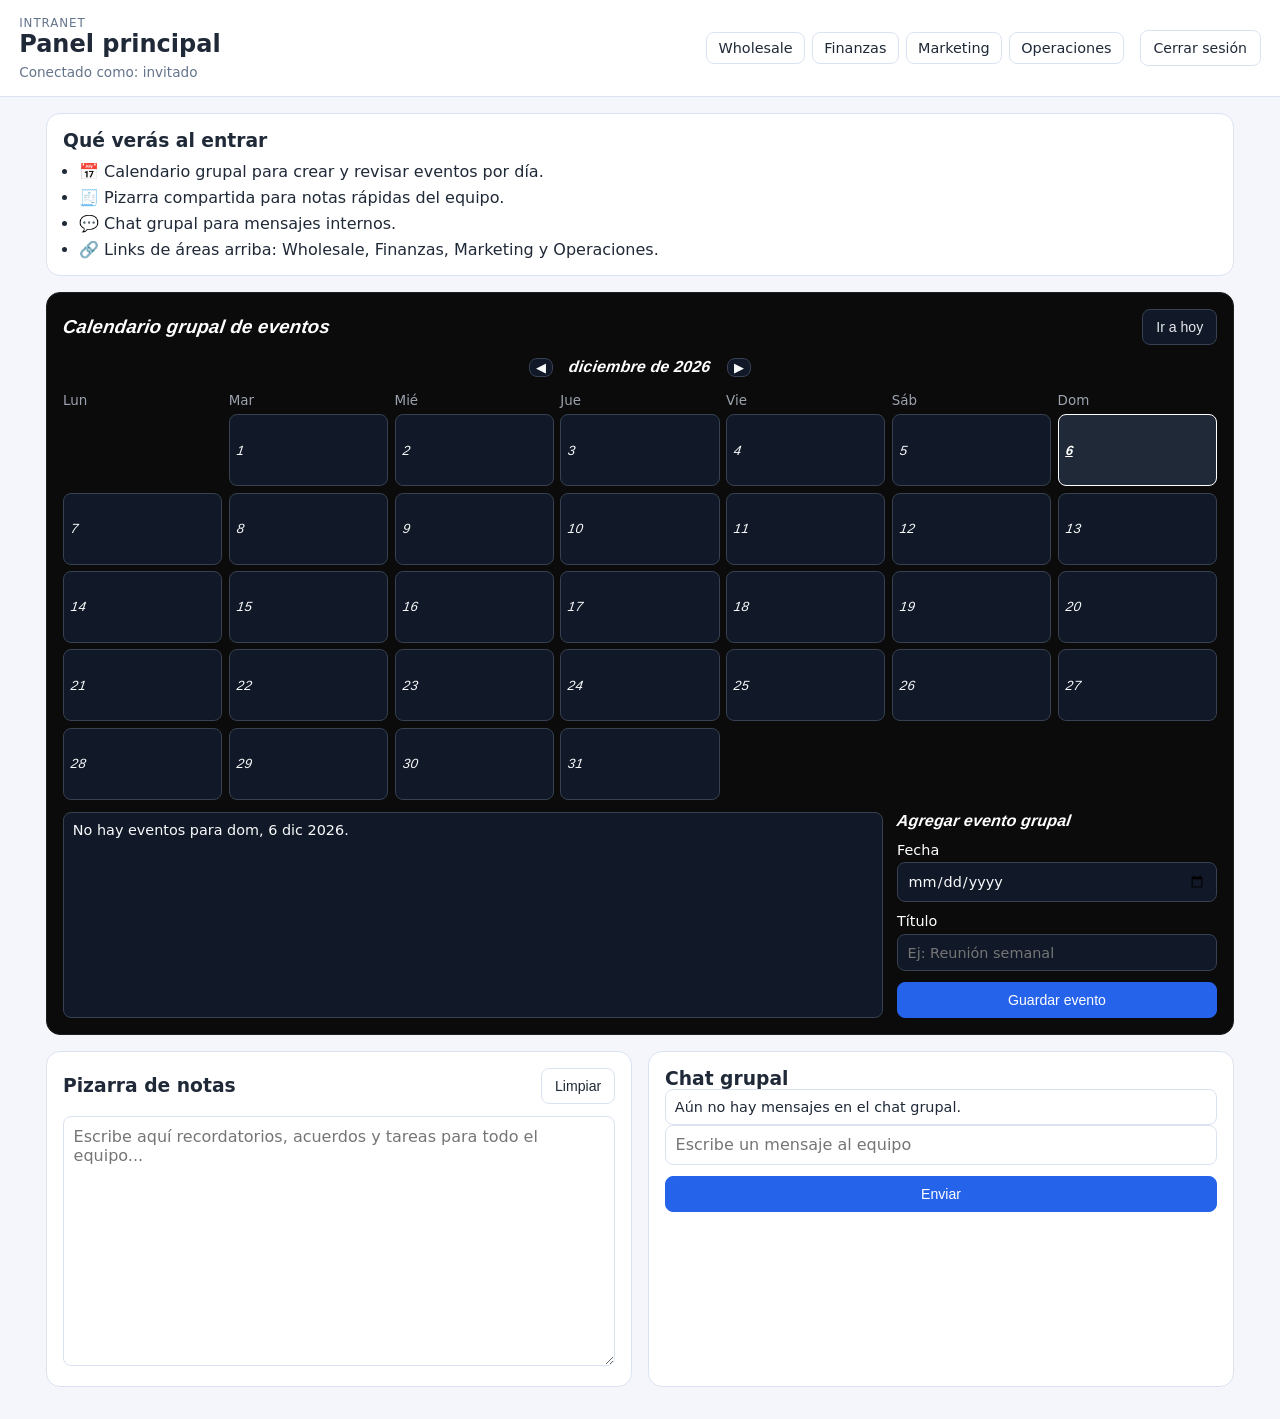
==== index.html @ 02321e10 "Deja modo temporal sin clave con acceso completo a áreas" ====
<!doctype html>
<html lang="es">
  <head>
    <meta charset="UTF-8" />
    <meta name="viewport" content="width=device-width, initial-scale=1.0" />
    <meta http-equiv="refresh" content="0; url=dashboard.html" />
    <title>Intranet | Redirigiendo</title>
    <link rel="stylesheet" href="styles.css" />
  </head>
  <body>
    <main class="login-view">
      <div class="card" style="max-width: 560px; text-align: center">
        <h1>Redirigiendo al panel…</h1>
        <p>Si no carga automáticamente, haz clic aquí:</p>
        <p><a class="btn" href="dashboard.html">Abrir dashboard</a></p>
      </div>
    </main>
  </body>
</html>
---- styles.css ----
:root {
  --bg: #f4f6fb;
  --card: #ffffff;
  --text: #1f2937;
  --muted: #64748b;
  --border: #dbe3f2;
  --accent: #2563eb;
  --accent-soft: #eff6ff;
  --ok: #10b981;
  --logo-font: "Arial Black", "Impact", "Segoe UI", sans-serif;
}

* {
  box-sizing: border-box;
}

body {
  margin: 0;
  min-height: 100vh;
  background: var(--bg);
  color: var(--text);
  font-family: Inter, system-ui, -apple-system, Segoe UI, Roboto, sans-serif;
}

.hidden {
  display: none;
}

.login-view {
  min-height: 100vh;
  display: grid;
  place-items: center;
  padding: 1.2rem;
}

.login-card {
  width: min(960px, 100%);
  background: var(--card);
  border: 1px solid var(--border);
  border-radius: 18px;
  overflow: hidden;
  display: grid;
  grid-template-columns: 1fr 1fr;
}

.hero-image {
  width: 100%;
  height: 100%;
  object-fit: cover;
}

.logo-hero {
  display: grid;
  place-content: center;
  justify-items: center;
  gap: 0.2rem;
  background: #e5e7eb;
  padding: 1rem;
}

.logo-title {
  margin: 0;
  font-size: clamp(1.8rem, 5vw, 3rem);
  line-height: 0.9;
  font-weight: 900;
  letter-spacing: -0.04em;
  font-style: italic;
  text-transform: uppercase;
  transform: skewX(-10deg);
}

.logo-subtitle {
  margin: 0.2rem 0 0;
  font-size: clamp(0.75rem, 1.7vw, 1rem);
  font-weight: 700;
  letter-spacing: 0.08em;
  text-transform: uppercase;
}

.login-content {
  padding: 1.2rem;
  display: grid;
  align-content: center;
  gap: 0.7rem;
}

.eyebrow {
  margin: 0;
  text-transform: uppercase;
  letter-spacing: 0.08em;
  font-size: 0.74rem;
  color: var(--muted);
}

h1,
h2,
h3,
h4 {
  margin: 0;
}

.subtitle {
  margin: 0;
  color: var(--muted);
}

.login-form {
  display: grid;
  gap: 0.7rem;
}

label {
  display: grid;
  gap: 0.3rem;
  font-size: 0.9rem;
}

input,
textarea {
  width: 100%;
  border: 1px solid var(--border);
  border-radius: 8px;
  padding: 0.6rem;
  font: inherit;
}

.btn {
  border: 1px solid var(--accent);
  border-radius: 8px;
  background: var(--accent);
  color: #fff;
  text-decoration: none;
  padding: 0.55rem 0.8rem;
  font-size: 0.88rem;
  cursor: pointer;
}

.btn.ghost {
  border-color: var(--border);
  background: #fff;
  color: var(--text);
}

.btn.block {
  display: block;
  text-align: center;
}

.error-message {
  min-height: 1.2rem;
  margin: 0;
  color: #ef4444;
  font-size: 0.84rem;
}

.hint {
  margin: 0;
  color: var(--muted);
  font-size: 0.82rem;
}

.site-header {
  display: grid;
  grid-template-columns: 1fr auto auto;
  gap: 1rem;
  align-items: center;
  padding: 1rem 1.2rem;
  border-bottom: 1px solid var(--border);
  background: var(--card);
  position: sticky;
  top: 0;
  z-index: 10;
}

.session-user {
  margin: 0.35rem 0 0;
  color: var(--muted);
  font-size: 0.85rem;
}

.main-nav {
  display: flex;
  gap: 0.45rem;
  flex-wrap: wrap;
}

.main-nav a {
  text-decoration: none;
  color: var(--text);
  border: 1px solid var(--border);
  padding: 0.45rem 0.7rem;
  border-radius: 8px;
  font-size: 0.9rem;
}

.main-nav a:hover {
  background: var(--accent-soft);
  border-color: var(--accent);
}

.main-nav a.disabled {
  opacity: 0.45;
  pointer-events: none;
  cursor: not-allowed;
}

.container {
  max-width: 1220px;
  margin: 1rem auto;
  padding: 0 1rem 1rem;
  display: grid;
  gap: 1rem;
}

.card {
  background: var(--card);
  border: 1px solid var(--border);
  border-radius: 14px;
  padding: 1rem;
}

.onboarding-card ul {
  margin: 0.7rem 0 0;
  padding-left: 1rem;
  display: grid;
  gap: 0.45rem;
}

.section-head {
  display: flex;
  justify-content: space-between;
  align-items: center;
  gap: 0.8rem;
  margin-bottom: 0.8rem;
}

.calendar-header {
  display: flex;
  justify-content: center;
  align-items: center;
  gap: 1rem;
}

.calendar-header button,
.calendar-grid button {
  border: 1px solid var(--border);
  background: #fff;
  border-radius: 8px;
  cursor: pointer;
}

.calendar-card {
  background: #0b0b0b;
  border-color: #1f1f1f;
  color: #ffffff;
}

.calendar-card h3,
.calendar-card h4,
.calendar-card strong,
.calendar-card .day-number {
  font-family: var(--logo-font);
  font-style: italic;
  letter-spacing: 0.01em;
  transform: skewX(-8deg);
}

.calendar-card .btn.ghost {
  background: #111827;
  border-color: #374151;
  color: #e5e7eb;
}

.calendar-card .calendar-grid-head {
  color: #9ca3af;
}

.calendar-card .calendar-header button,
.calendar-card .calendar-grid button {
  background: #111827;
  color: #f9fafb;
  border-color: #374151;
}

.calendar-card .calendar-grid button.selected {
  border-color: #ffffff;
  background: #1f2937;
}

.calendar-card .calendar-grid button.today .day-number {
  color: #ffffff;
  text-decoration: underline;
}

.calendar-grid-head,
.calendar-grid {
  display: grid;
  grid-template-columns: repeat(7, minmax(0, 1fr));
  gap: 0.4rem;
}

.calendar-grid-head {
  margin: 1rem 0 0.4rem;
  color: var(--muted);
  font-size: 0.84rem;
}

.calendar-grid button {
  text-align: left;
  padding: 0.45rem;
  min-height: 72px;
}

.calendar-grid button.selected {
  border-color: var(--accent);
  background: var(--accent-soft);
}

.calendar-grid button.today .day-number {
  color: var(--accent);
  font-weight: 700;
}

.day-event {
  margin-top: 0.5rem;
  border-radius: 999px;
  display: inline-block;
  background: #dcfce7;
  color: #065f46;
  font-size: 0.75rem;
  padding: 0.1rem 0.45rem;
}

.event-layout {
  margin-top: 0.8rem;
  display: grid;
  grid-template-columns: 1fr 320px;
  gap: 0.9rem;
}

.events-list,
.chat-list {
  list-style: none;
  padding: 0;
  margin: 0;
  display: grid;
  gap: 0.5rem;
}

.events-list li,
.chat-list li {
  border: 1px solid var(--border);
  border-radius: 8px;
  padding: 0.55rem;
  font-size: 0.9rem;
}

.calendar-card .events-list li,
.calendar-card .event-form input {
  background: #111827;
  border-color: #374151;
  color: #f9fafb;
}

.chat-meta {
  color: var(--muted);
  font-size: 0.78rem;
  margin-top: 0.2rem;
}

.event-form,
.chat-form {
  display: grid;
  gap: 0.7rem;
}

.grid-2 {
  display: grid;
  grid-template-columns: 1fr 1fr;
  gap: 1rem;
}

#notes-board {
  min-height: 250px;
  resize: vertical;
}

@media (max-width: 980px) {
  .login-card,
  .event-layout,
  .grid-2 {
    grid-template-columns: 1fr;
  }

  .site-header {
    grid-template-columns: 1fr;
  }
}
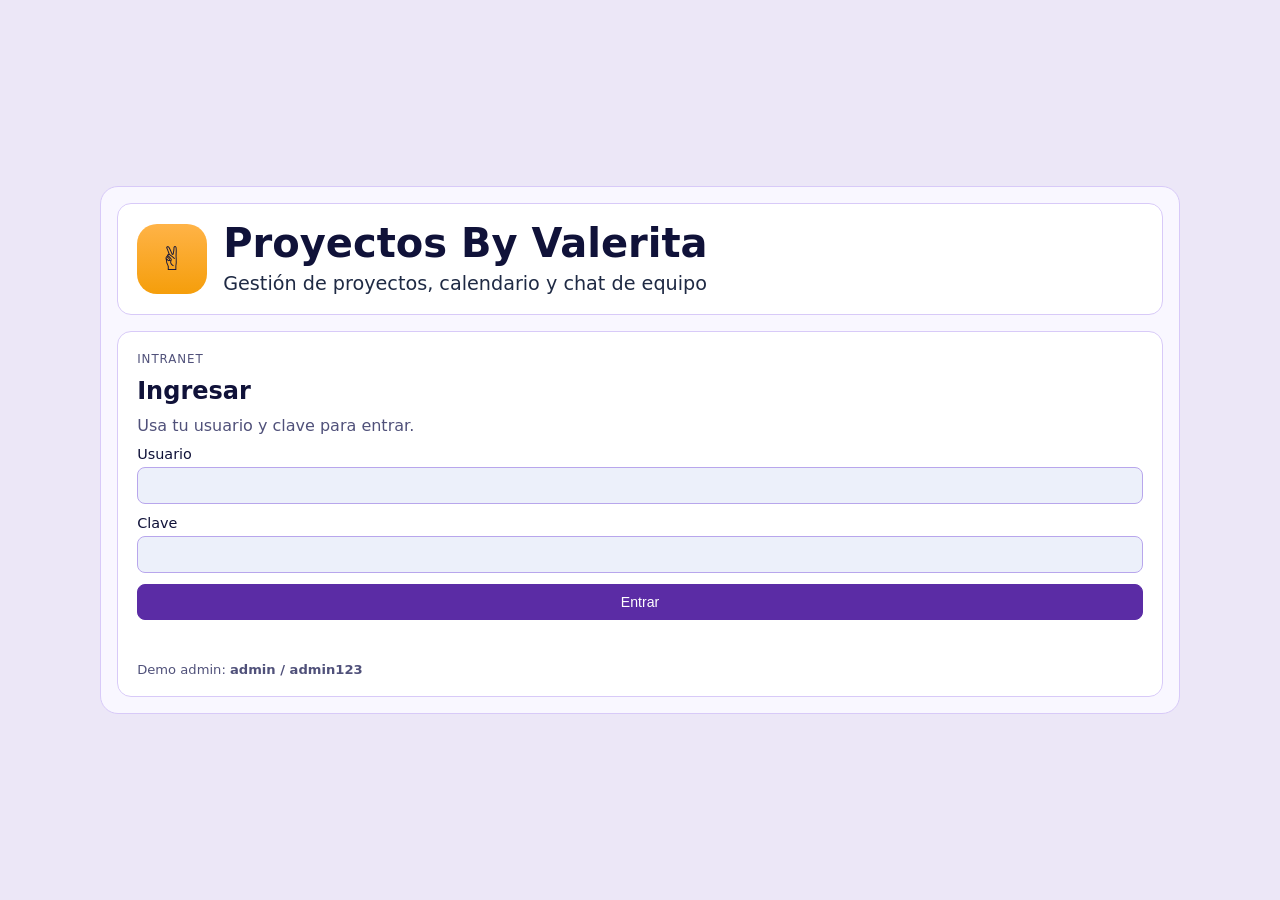
==== commit 27def015: "Restaura login con clave y aplica formato visual de calendario" ====
--- a/index.html
+++ b/index.html
@@ -3,17 +3,47 @@
   <head>
     <meta charset="UTF-8" />
     <meta name="viewport" content="width=device-width, initial-scale=1.0" />
-    <meta http-equiv="refresh" content="0; url=dashboard.html" />
-    <title>Intranet | Redirigiendo</title>
+    <title>Intranet | Acceso</title>
     <link rel="stylesheet" href="styles.css" />
   </head>
   <body>
-    <main class="login-view">
-      <div class="card" style="max-width: 560px; text-align: center">
-        <h1>Redirigiendo al panel…</h1>
-        <p>Si no carga automáticamente, haz clic aquí:</p>
-        <p><a class="btn" href="dashboard.html">Abrir dashboard</a></p>
+    <section class="login-view">
+      <div class="login-card">
+        <div class="hero-image logo-hero" role="img" aria-label="Proyectos By Valerita">
+          <p class="logo-icon">✌️</p>
+          <p class="logo-title">Proyectos By Valerita</p>
+          <p class="logo-subtitle">Gestión de proyectos, calendario y chat de equipo</p>
+        </div>
+
+        <div class="login-content">
+          <p class="eyebrow">Intranet</p>
+          <h1>Ingresar</h1>
+          <p class="subtitle">Usa tu usuario y clave para entrar.</p>
+
+          <form id="login-form" class="login-form">
+            <label>
+              Usuario
+              <input id="username" name="user" type="text" list="users-list" required />
+              <datalist id="users-list">
+                <option value="admin"></option>
+                <option value="valeria"></option>
+                <option value="veronica"></option>
+              </datalist>
+            </label>
+
+            <label>
+              Clave
+              <input id="password" name="pass" type="password" required />
+            </label>
+
+            <button class="btn" type="submit">Entrar</button>
+            <p id="login-error" class="error-message" role="alert"></p>
+            <p class="hint">Demo admin: <strong>admin / admin123</strong></p>
+          </form>
+        </div>
       </div>
-    </main>
+    </section>
+
+    <script src="script.js"></script>
   </body>
 </html>
--- a/styles.css
+++ b/styles.css
@@ -1,11 +1,11 @@
 :root {
-  --bg: #f4f6fb;
-  --card: #ffffff;
-  --text: #1f2937;
-  --muted: #64748b;
-  --border: #dbe3f2;
-  --accent: #2563eb;
-  --accent-soft: #eff6ff;
+  --bg: #ece7f7;
+  --card: #f9f7ff;
+  --text: #101239;
+  --muted: #50517a;
+  --border: #d8caf8;
+  --accent: #5b2ca5;
+  --accent-soft: #efe7ff;
   --ok: #10b981;
   --logo-font: "Arial Black", "Impact", "Segoe UI", sans-serif;
 }
@@ -34,13 +34,15 @@
 }
 
 .login-card {
-  width: min(960px, 100%);
+  width: min(1080px, 100%);
   background: var(--card);
   border: 1px solid var(--border);
   border-radius: 18px;
   overflow: hidden;
   display: grid;
-  grid-template-columns: 1fr 1fr;
+  grid-template-columns: 1fr;
+  gap: 1rem;
+  padding: 1rem;
 }
 
 .hero-image {
@@ -51,33 +53,47 @@
 
 .logo-hero {
   display: grid;
-  place-content: center;
-  justify-items: center;
-  gap: 0.2rem;
-  background: #e5e7eb;
-  padding: 1rem;
+  grid-template-columns: auto 1fr;
+  grid-template-rows: auto auto;
+  align-items: center;
+  gap: 0 1rem;
+  background: #fff;
+  border: 1px solid var(--border);
+  border-radius: 14px;
+  padding: 1.2rem;
+}
+
+.logo-icon {
+  margin: 0;
+  grid-row: 1 / span 2;
+  width: 70px;
+  height: 70px;
+  border-radius: 20px;
+  display: grid;
+  place-items: center;
+  font-size: 2rem;
+  background: linear-gradient(180deg, #ffb347, #f59e0b);
 }
 
 .logo-title {
   margin: 0;
-  font-size: clamp(1.8rem, 5vw, 3rem);
-  line-height: 0.9;
-  font-weight: 900;
-  letter-spacing: -0.04em;
-  font-style: italic;
-  text-transform: uppercase;
-  transform: skewX(-10deg);
+  font-size: clamp(1.5rem, 4.2vw, 2.5rem);
+  line-height: 1;
+  color: var(--text);
+  font-weight: 800;
 }
 
 .logo-subtitle {
-  margin: 0.2rem 0 0;
-  font-size: clamp(0.75rem, 1.7vw, 1rem);
-  font-weight: 700;
-  letter-spacing: 0.08em;
-  text-transform: uppercase;
+  margin: 0.55rem 0 0;
+  color: #1f2a44;
+  font-size: clamp(0.9rem, 1.8vw, 1.2rem);
+  font-weight: 500;
 }
 
 .login-content {
+  background: #fff;
+  border: 1px solid var(--border);
+  border-radius: 14px;
   padding: 1.2rem;
   display: grid;
   align-content: center;
@@ -118,10 +134,11 @@
 input,
 textarea {
   width: 100%;
-  border: 1px solid var(--border);
+  border: 1px solid #b8a6ec;
   border-radius: 8px;
   padding: 0.6rem;
   font: inherit;
+  background: #ecf0fa;
 }
 
 .btn {
@@ -215,8 +232,8 @@
 .card {
   background: var(--card);
   border: 1px solid var(--border);
-  border-radius: 14px;
-  padding: 1rem;
+  border-radius: 16px;
+  padding: 1rem 1rem 1.1rem;
 }
 
 .onboarding-card ul {
@@ -250,9 +267,9 @@
 }
 
 .calendar-card {
-  background: #0b0b0b;
-  border-color: #1f1f1f;
-  color: #ffffff;
+  background: #fff;
+  border-color: var(--border);
+  color: #111827;
 }
 
 .calendar-card h3,
@@ -266,25 +283,26 @@
 }
 
 .calendar-card .btn.ghost {
-  background: #111827;
-  border-color: #374151;
-  color: #e5e7eb;
+  background: #ffffff;
+  border-color: #c5cfdd;
+  color: #111827;
 }
 
 .calendar-card .calendar-grid-head {
-  color: #9ca3af;
+  color: #4b5563;
 }
 
 .calendar-card .calendar-header button,
 .calendar-card .calendar-grid button {
-  background: #111827;
-  color: #f9fafb;
-  border-color: #374151;
+  background: #5b2ca5;
+  color: #ffffff;
+  border-color: #5b2ca5;
 }
 
 .calendar-card .calendar-grid button.selected {
-  border-color: #ffffff;
-  background: #1f2937;
+  border-color: #1adb7a;
+  background: #5b2ca5;
+  box-shadow: inset 0 0 0 2px #1adb7a;
 }
 
 .calendar-card .calendar-grid button.today .day-number {
@@ -321,13 +339,20 @@
   font-weight: 700;
 }
 
+.day-events-inline {
+  margin-top: 0.45rem;
+  display: flex;
+  gap: 0.25rem;
+  flex-wrap: wrap;
+}
+
 .day-event {
   margin-top: 0.5rem;
   border-radius: 999px;
   display: inline-block;
-  background: #dcfce7;
-  color: #065f46;
-  font-size: 0.75rem;
+  background: #7f56d9;
+  color: #ffffff;
+  font-size: 0.67rem;
   padding: 0.1rem 0.45rem;
 }
 
@@ -357,9 +382,14 @@
 
 .calendar-card .events-list li,
 .calendar-card .event-form input {
-  background: #111827;
-  border-color: #374151;
-  color: #f9fafb;
+  background: #ffffff;
+  border-color: #c5cfdd;
+  color: #111827;
+}
+
+.calendar-card .event-form .btn {
+  background: #2563eb;
+  border-color: #2563eb;
 }
 
 .chat-meta {
@@ -374,10 +404,52 @@
   gap: 0.7rem;
 }
 
-.grid-2 {
+.grid-2,
+.grid-3 {
   display: grid;
   grid-template-columns: 1fr 1fr;
   gap: 1rem;
+}
+
+.grid-3 {
+  grid-template-columns: repeat(3, minmax(0, 1fr));
+}
+
+.task-form {
+  display: grid;
+  grid-template-columns: 1fr auto;
+  gap: 0.6rem;
+}
+
+.tasks-list {
+  list-style: none;
+  margin: 0.9rem 0 0;
+  padding: 0;
+  display: grid;
+  gap: 0.45rem;
+}
+
+.tasks-list li {
+  border: 1px solid var(--border);
+  border-radius: 8px;
+  padding: 0.55rem;
+  display: flex;
+  justify-content: space-between;
+  align-items: center;
+  gap: 0.5rem;
+}
+
+.tasks-list li.done label {
+  text-decoration: line-through;
+  color: var(--muted);
+}
+
+.tasks-list button {
+  border: 1px solid var(--border);
+  background: #fff;
+  border-radius: 8px;
+  padding: 0.25rem 0.5rem;
+  cursor: pointer;
 }
 
 #notes-board {
@@ -388,7 +460,8 @@
 @media (max-width: 980px) {
   .login-card,
   .event-layout,
-  .grid-2 {
+  .grid-2,
+  .grid-3 {
     grid-template-columns: 1fr;
   }
 
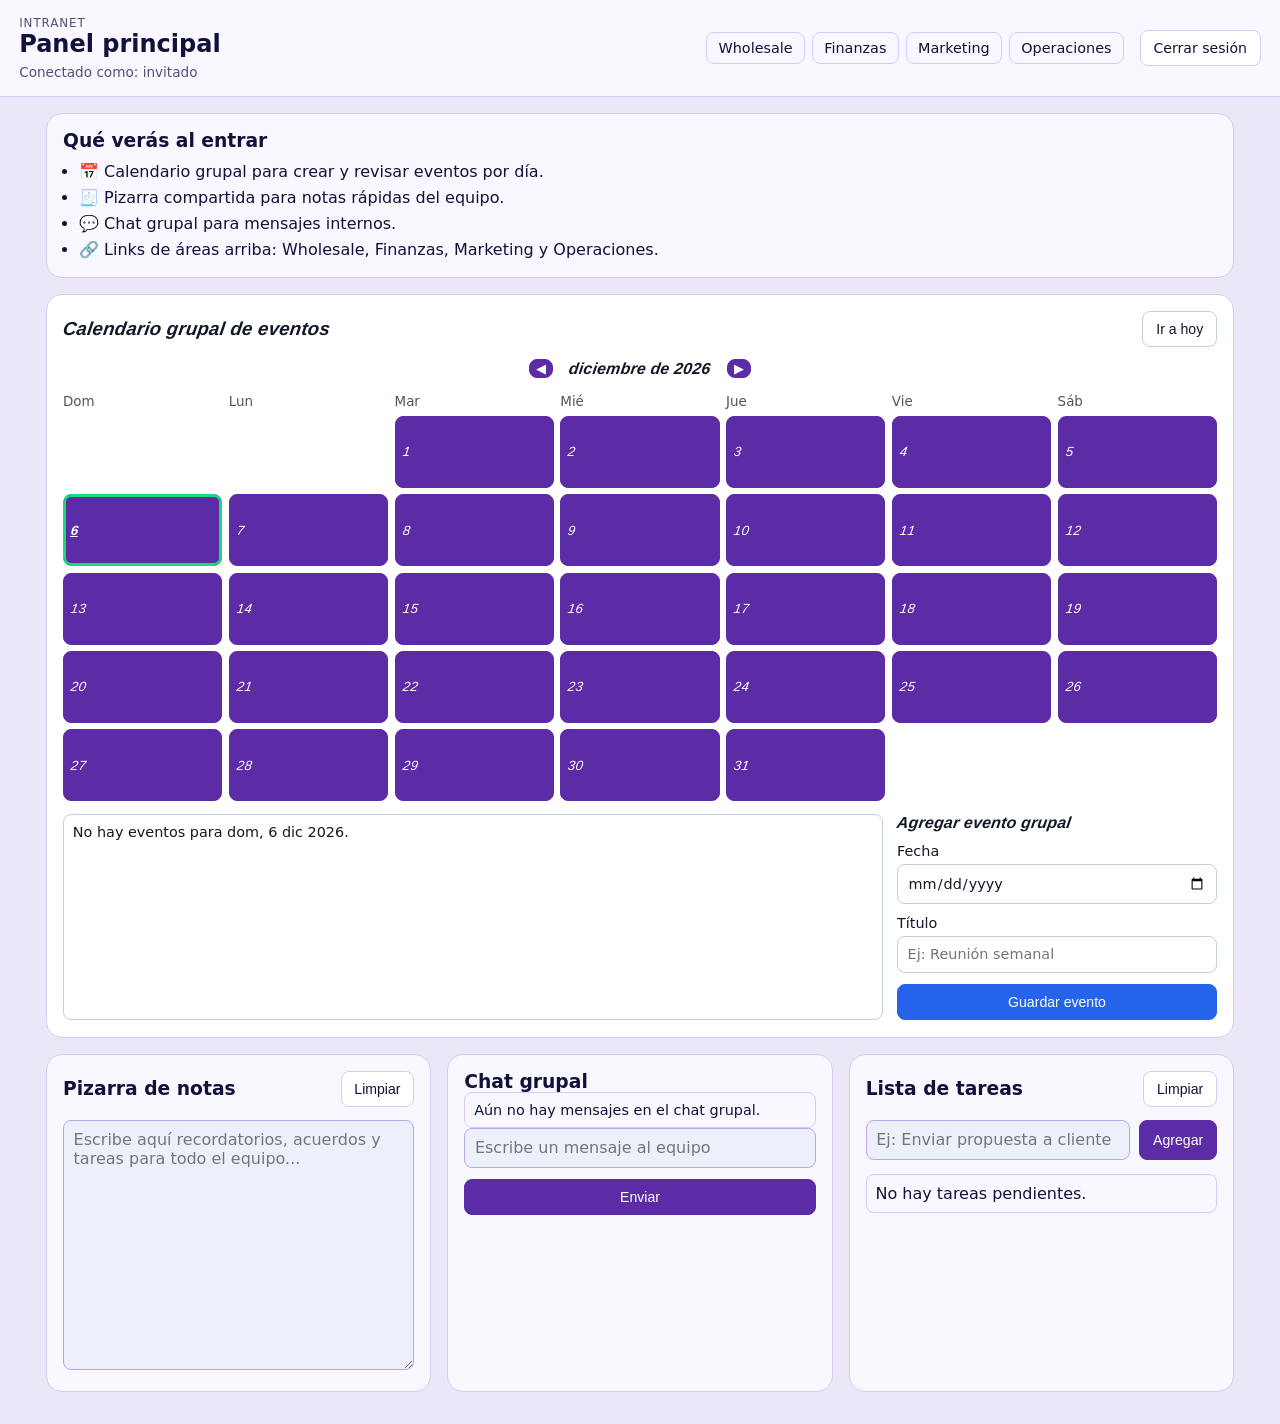
==== commit c81d61a6: "Quita login y deja acceso directo al dashboard" ====
--- a/index.html
+++ b/index.html
@@ -3,47 +3,17 @@
   <head>
     <meta charset="UTF-8" />
     <meta name="viewport" content="width=device-width, initial-scale=1.0" />
-    <title>Intranet | Acceso</title>
+    <meta http-equiv="refresh" content="0; url=dashboard.html" />
+    <title>Intranet | Redirigiendo</title>
     <link rel="stylesheet" href="styles.css" />
   </head>
   <body>
-    <section class="login-view">
-      <div class="login-card">
-        <div class="hero-image logo-hero" role="img" aria-label="Proyectos By Valerita">
-          <p class="logo-icon">✌️</p>
-          <p class="logo-title">Proyectos By Valerita</p>
-          <p class="logo-subtitle">Gestión de proyectos, calendario y chat de equipo</p>
-        </div>
-
-        <div class="login-content">
-          <p class="eyebrow">Intranet</p>
-          <h1>Ingresar</h1>
-          <p class="subtitle">Usa tu usuario y clave para entrar.</p>
-
-          <form id="login-form" class="login-form">
-            <label>
-              Usuario
-              <input id="username" name="user" type="text" list="users-list" required />
-              <datalist id="users-list">
-                <option value="admin"></option>
-                <option value="valeria"></option>
-                <option value="veronica"></option>
-              </datalist>
-            </label>
-
-            <label>
-              Clave
-              <input id="password" name="pass" type="password" required />
-            </label>
-
-            <button class="btn" type="submit">Entrar</button>
-            <p id="login-error" class="error-message" role="alert"></p>
-            <p class="hint">Demo admin: <strong>admin / admin123</strong></p>
-          </form>
-        </div>
+    <main class="login-view">
+      <div class="card" style="max-width: 560px; text-align: center">
+        <h1>Abriendo intranet…</h1>
+        <p>Si no abre automáticamente, haz clic aquí:</p>
+        <p><a class="btn" href="dashboard.html">Abrir dashboard</a></p>
       </div>
-    </section>
-
-    <script src="script.js"></script>
+    </main>
   </body>
 </html>
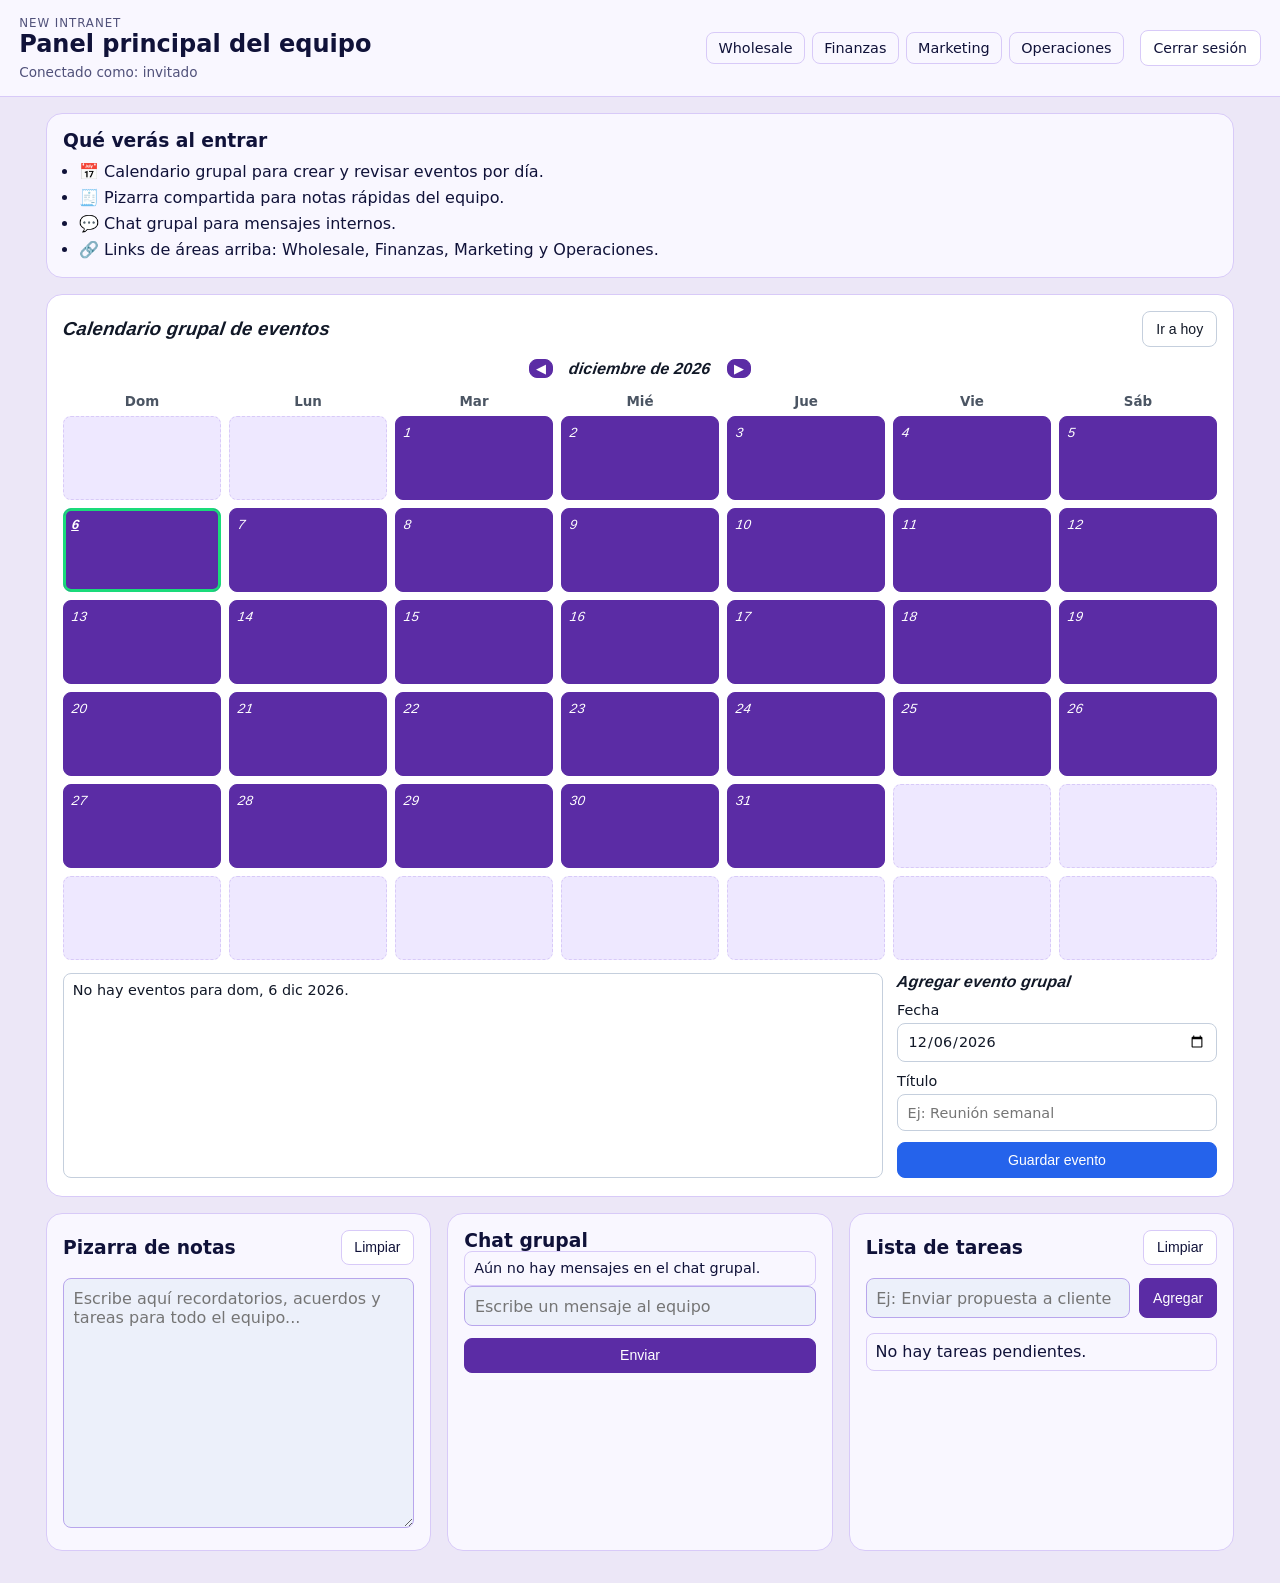
==== commit 4993d909: "Corrige alta de eventos y mejora grilla de calendario" ====
--- a/index.html
+++ b/index.html
@@ -4,13 +4,13 @@
     <meta charset="UTF-8" />
     <meta name="viewport" content="width=device-width, initial-scale=1.0" />
     <meta http-equiv="refresh" content="0; url=dashboard.html" />
-    <title>Intranet | Redirigiendo</title>
+    <title>New Intranet | Redirigiendo</title>
     <link rel="stylesheet" href="styles.css" />
   </head>
   <body>
     <main class="login-view">
       <div class="card" style="max-width: 560px; text-align: center">
-        <h1>Abriendo intranet…</h1>
+        <h1>Abriendo New Intranet…</h1>
         <p>Si no abre automáticamente, haz clic aquí:</p>
         <p><a class="btn" href="dashboard.html">Abrir dashboard</a></p>
       </div>
--- a/styles.css
+++ b/styles.css
@@ -314,19 +314,24 @@
 .calendar-grid {
   display: grid;
   grid-template-columns: repeat(7, minmax(0, 1fr));
-  gap: 0.4rem;
+  gap: 0.5rem;
 }
 
 .calendar-grid-head {
   margin: 1rem 0 0.4rem;
   color: var(--muted);
   font-size: 0.84rem;
+  font-weight: 700;
+  text-align: center;
 }
 
 .calendar-grid button {
   text-align: left;
-  padding: 0.45rem;
-  min-height: 72px;
+  padding: 0.5rem;
+  min-height: 84px;
+  display: flex;
+  flex-direction: column;
+  justify-content: space-between;
 }
 
 .calendar-grid button.selected {
@@ -340,20 +345,26 @@
 }
 
 .day-events-inline {
-  margin-top: 0.45rem;
-  display: flex;
-  gap: 0.25rem;
+  margin-top: 0.35rem;
+  display: flex;
+  gap: 0.2rem;
   flex-wrap: wrap;
 }
 
 .day-event {
-  margin-top: 0.5rem;
   border-radius: 999px;
   display: inline-block;
   background: #7f56d9;
   color: #ffffff;
-  font-size: 0.67rem;
+  font-size: 0.64rem;
   padding: 0.1rem 0.45rem;
+}
+
+.calendar-empty {
+  min-height: 84px;
+  border-radius: 8px;
+  background: #eee8ff;
+  border: 1px dashed #d8caf8;
 }
 
 .event-layout {
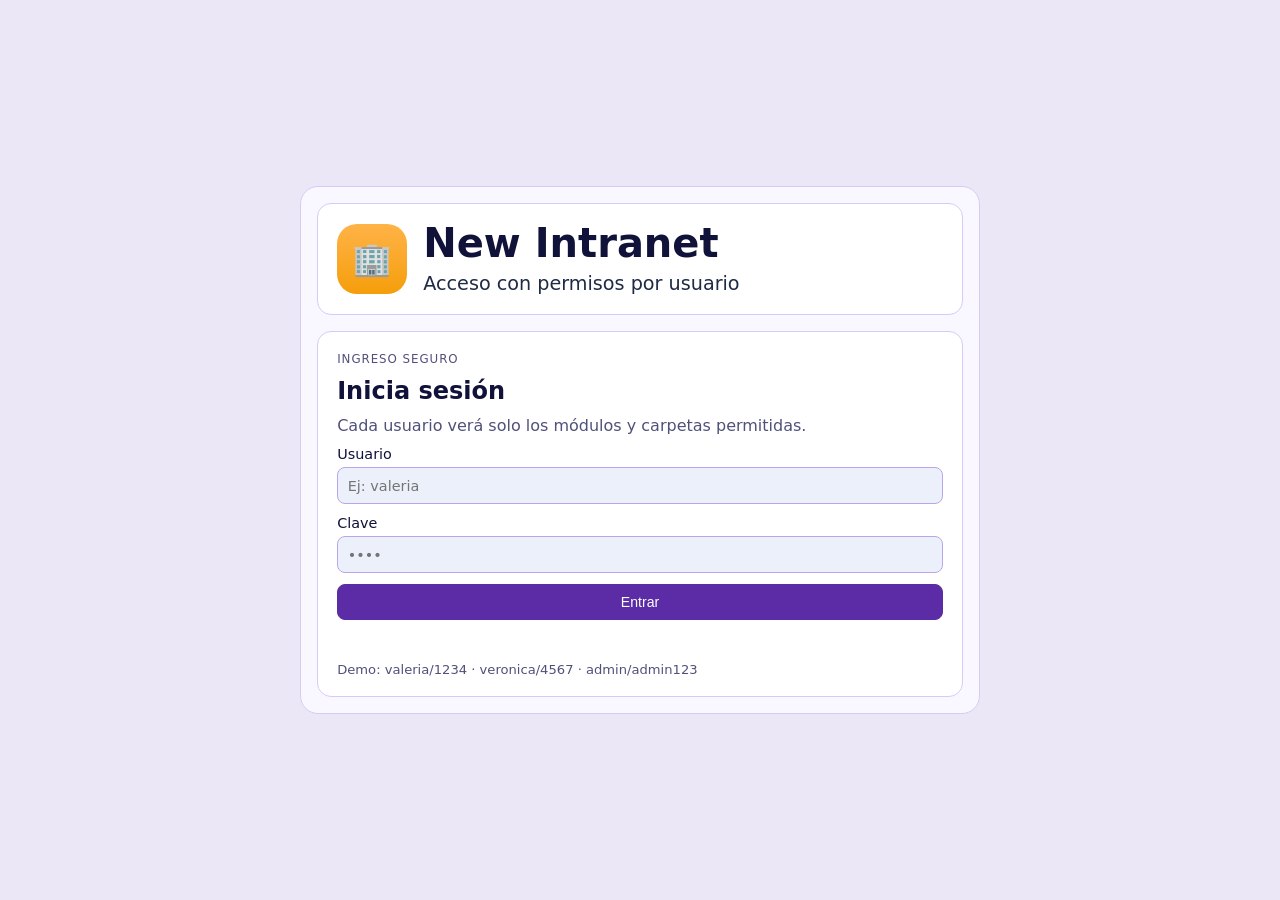
==== commit 3af63c0e: "Implementa intranet con login, permisos y rinde gastos" ====
--- a/index.html
+++ b/index.html
@@ -3,17 +3,41 @@
   <head>
     <meta charset="UTF-8" />
     <meta name="viewport" content="width=device-width, initial-scale=1.0" />
-    <meta http-equiv="refresh" content="0; url=dashboard.html" />
-    <title>New Intranet | Redirigiendo</title>
+    <title>New Intranet | Acceso</title>
     <link rel="stylesheet" href="styles.css" />
   </head>
   <body>
     <main class="login-view">
-      <div class="card" style="max-width: 560px; text-align: center">
-        <h1>Abriendo New Intranet…</h1>
-        <p>Si no abre automáticamente, haz clic aquí:</p>
-        <p><a class="btn" href="dashboard.html">Abrir dashboard</a></p>
-      </div>
+      <section class="login-card login-card-compact">
+        <div class="logo-hero">
+          <p class="logo-icon">🏢</p>
+          <h1 class="logo-title">New Intranet</h1>
+          <p class="logo-subtitle">Acceso con permisos por usuario</p>
+        </div>
+
+        <div class="login-content">
+          <p class="eyebrow">Ingreso seguro</p>
+          <h2>Inicia sesión</h2>
+          <p class="subtitle">Cada usuario verá solo los módulos y carpetas permitidas.</p>
+
+          <form id="login-form" class="login-form">
+            <label>
+              Usuario
+              <input id="username" type="text" placeholder="Ej: valeria" required />
+            </label>
+            <label>
+              Clave
+              <input id="password" type="password" placeholder="••••" required />
+            </label>
+            <button type="submit" class="btn">Entrar</button>
+            <p id="login-error" class="error-message" role="alert" aria-live="polite"></p>
+          </form>
+
+          <p class="hint">Demo: valeria/1234 · veronica/4567 · admin/admin123</p>
+        </div>
+      </section>
     </main>
+
+    <script src="script.js"></script>
   </body>
 </html>
--- a/styles.css
+++ b/styles.css
@@ -253,7 +253,7 @@
 
 .calendar-header {
   display: flex;
-  justify-content: center;
+  justify-content: space-between;
   align-items: center;
   gap: 1rem;
 }
@@ -267,7 +267,7 @@
 }
 
 .calendar-card {
-  background: #fff;
+  background: #f8f8fb;
   border-color: var(--border);
   color: #111827;
 }
@@ -283,9 +283,9 @@
 }
 
 .calendar-card .btn.ghost {
-  background: #ffffff;
-  border-color: #c5cfdd;
-  color: #111827;
+  background: #5b2ca5;
+  border-color: #5b2ca5;
+  color: #fff;
 }
 
 .calendar-card .calendar-grid-head {
@@ -325,6 +325,13 @@
   text-align: center;
 }
 
+.calendar-grid-head span {
+  background: #e8e0f5;
+  border: 1px solid #d8caf8;
+  border-radius: 8px;
+  padding: 0.65rem 0.2rem;
+}
+
 .calendar-grid button {
   text-align: left;
   padding: 0.5rem;
@@ -332,6 +339,7 @@
   display: flex;
   flex-direction: column;
   justify-content: space-between;
+  font-weight: 700;
 }
 
 .calendar-grid button.selected {
@@ -354,17 +362,72 @@
 .day-event {
   border-radius: 999px;
   display: inline-block;
-  background: #7f56d9;
+  background: #8b5cf6;
   color: #ffffff;
   font-size: 0.64rem;
   padding: 0.1rem 0.45rem;
+  font-weight: 700;
+}
+
+.day-task {
+  border-radius: 999px;
+  display: inline-block;
+  background: #3b82f6;
+  color: #ffffff;
+  font-size: 0.64rem;
+  padding: 0.1rem 0.45rem;
+  font-weight: 700;
 }
 
 .calendar-empty {
   min-height: 84px;
   border-radius: 8px;
-  background: #eee8ff;
-  border: 1px dashed #d8caf8;
+  background: #f8f8fb;
+  border: 1px solid #ded8ea;
+}
+
+.calendar-tabs {
+  display: flex;
+  gap: 0.6rem;
+  margin-bottom: 0.8rem;
+}
+
+.calendar-tabs .tab {
+  border: 1px solid #d2c4f1;
+  border-radius: 10px;
+  background: #efe9fb;
+  color: #25124d;
+  padding: 0.5rem 0.7rem;
+  cursor: default;
+}
+
+.calendar-tabs .tab.active {
+  background: #5b2ca5;
+  color: #fff;
+  border-color: #5b2ca5;
+}
+
+.calendar-legend {
+  display: flex;
+  justify-content: flex-end;
+  gap: 1rem;
+  font-size: 0.9rem;
+}
+
+.dot {
+  display: inline-block;
+  width: 10px;
+  height: 10px;
+  border-radius: 50%;
+  margin-right: 0.35rem;
+}
+
+.dot.persona {
+  background: #22c55e;
+}
+
+.dot.equipo {
+  background: #3b82f6;
 }
 
 .event-layout {
@@ -428,7 +491,7 @@
 
 .task-form {
   display: grid;
-  grid-template-columns: 1fr auto;
+  grid-template-columns: 1fr 145px 120px auto;
   gap: 0.6rem;
 }
 
@@ -442,12 +505,14 @@
 
 .tasks-list li {
   border: 1px solid var(--border);
+  border-left: 8px solid var(--task-color, #10b981);
   border-radius: 8px;
   padding: 0.55rem;
   display: flex;
   justify-content: space-between;
   align-items: center;
   gap: 0.5rem;
+  background: #fff;
 }
 
 .tasks-list li.done label {
@@ -476,7 +541,44 @@
     grid-template-columns: 1fr;
   }
 
+  .task-form {
+    grid-template-columns: 1fr;
+  }
+
   .site-header {
     grid-template-columns: 1fr;
   }
 }
+
+.login-card-compact {
+  max-width: 680px;
+}
+
+.expense-form {
+  display: grid;
+  gap: 0.5rem;
+}
+
+.expenses-list {
+  list-style: none;
+  margin: 0.8rem 0 0;
+  padding: 0;
+  display: grid;
+  gap: 0.7rem;
+}
+
+.expenses-list li {
+  border: 1px solid var(--border);
+  border-radius: 10px;
+  padding: 0.6rem;
+  background: #fff;
+}
+
+.expenses-list img {
+  margin-top: 0.5rem;
+  max-width: 100%;
+  max-height: 160px;
+  border-radius: 8px;
+  border: 1px solid var(--border);
+  object-fit: cover;
+}
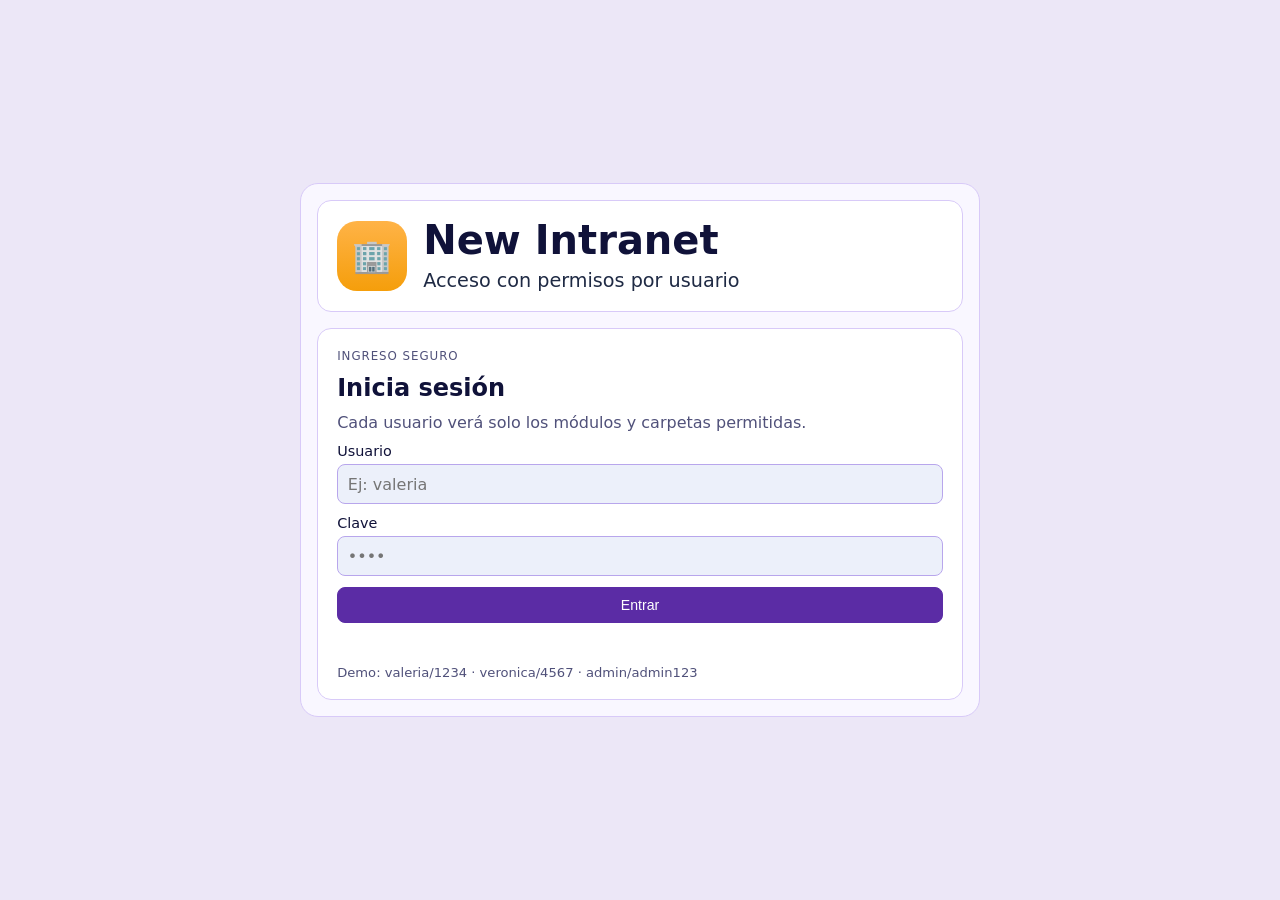
==== commit 9f34d55b: "Optimiza intranet para uso móvil Android/iOS con PWA básica" ====
--- a/index.html
+++ b/index.html
@@ -3,7 +3,11 @@
   <head>
     <meta charset="UTF-8" />
     <meta name="viewport" content="width=device-width, initial-scale=1.0" />
+    <meta name="theme-color" content="#5b2ca5" />
+    <meta name="apple-mobile-web-app-capable" content="yes" />
+    <meta name="apple-mobile-web-app-status-bar-style" content="default" />
     <title>New Intranet | Acceso</title>
+    <link rel="manifest" href="manifest.webmanifest" />
     <link rel="stylesheet" href="styles.css" />
   </head>
   <body>
--- a/styles.css
+++ b/styles.css
@@ -20,6 +20,8 @@
   background: var(--bg);
   color: var(--text);
   font-family: Inter, system-ui, -apple-system, Segoe UI, Roboto, sans-serif;
+  -webkit-font-smoothing: antialiased;
+  text-rendering: optimizeLegibility;
 }
 
 .hidden {
@@ -138,6 +140,7 @@
   border-radius: 8px;
   padding: 0.6rem;
   font: inherit;
+  font-size: 16px;
   background: #ecf0fa;
 }
 
@@ -224,7 +227,7 @@
 .container {
   max-width: 1220px;
   margin: 1rem auto;
-  padding: 0 1rem 1rem;
+  padding: 0 1rem calc(1rem + env(safe-area-inset-bottom));
   display: grid;
   gap: 1rem;
 }
@@ -550,11 +553,76 @@
   }
 }
 
+@media (max-width: 768px) {
+  .login-view {
+    padding: 0.8rem;
+  }
+
+  .login-card {
+    border-radius: 14px;
+    padding: 0.75rem;
+  }
+
+  .site-header {
+    position: sticky;
+    top: 0;
+    padding: 0.8rem;
+    gap: 0.7rem;
+  }
+
+  .main-nav {
+    flex-wrap: nowrap;
+    overflow-x: auto;
+    padding-bottom: 0.2rem;
+    -webkit-overflow-scrolling: touch;
+  }
+
+  .main-nav a {
+    white-space: nowrap;
+    padding: 0.55rem 0.8rem;
+    border-radius: 10px;
+  }
+
+  .container {
+    margin: 0.7rem auto;
+    padding: 0 0.7rem calc(1.2rem + env(safe-area-inset-bottom));
+    gap: 0.8rem;
+  }
+
+  .card {
+    border-radius: 14px;
+    padding: 0.85rem;
+  }
+
+  .calendar-header button,
+  .btn,
+  .tasks-list button {
+    min-height: 42px;
+  }
+
+  .calendar-grid {
+    gap: 0.35rem;
+  }
+}
+
 .login-card-compact {
   max-width: 680px;
 }
 
 .expense-form {
+  display: grid;
+  gap: 0.5rem;
+}
+
+.expense-actions {
+  margin-top: 0.6rem;
+  display: flex;
+  gap: 0.5rem;
+  flex-wrap: wrap;
+}
+
+.expense-report-form {
+  margin-top: 0.6rem;
   display: grid;
   gap: 0.5rem;
 }
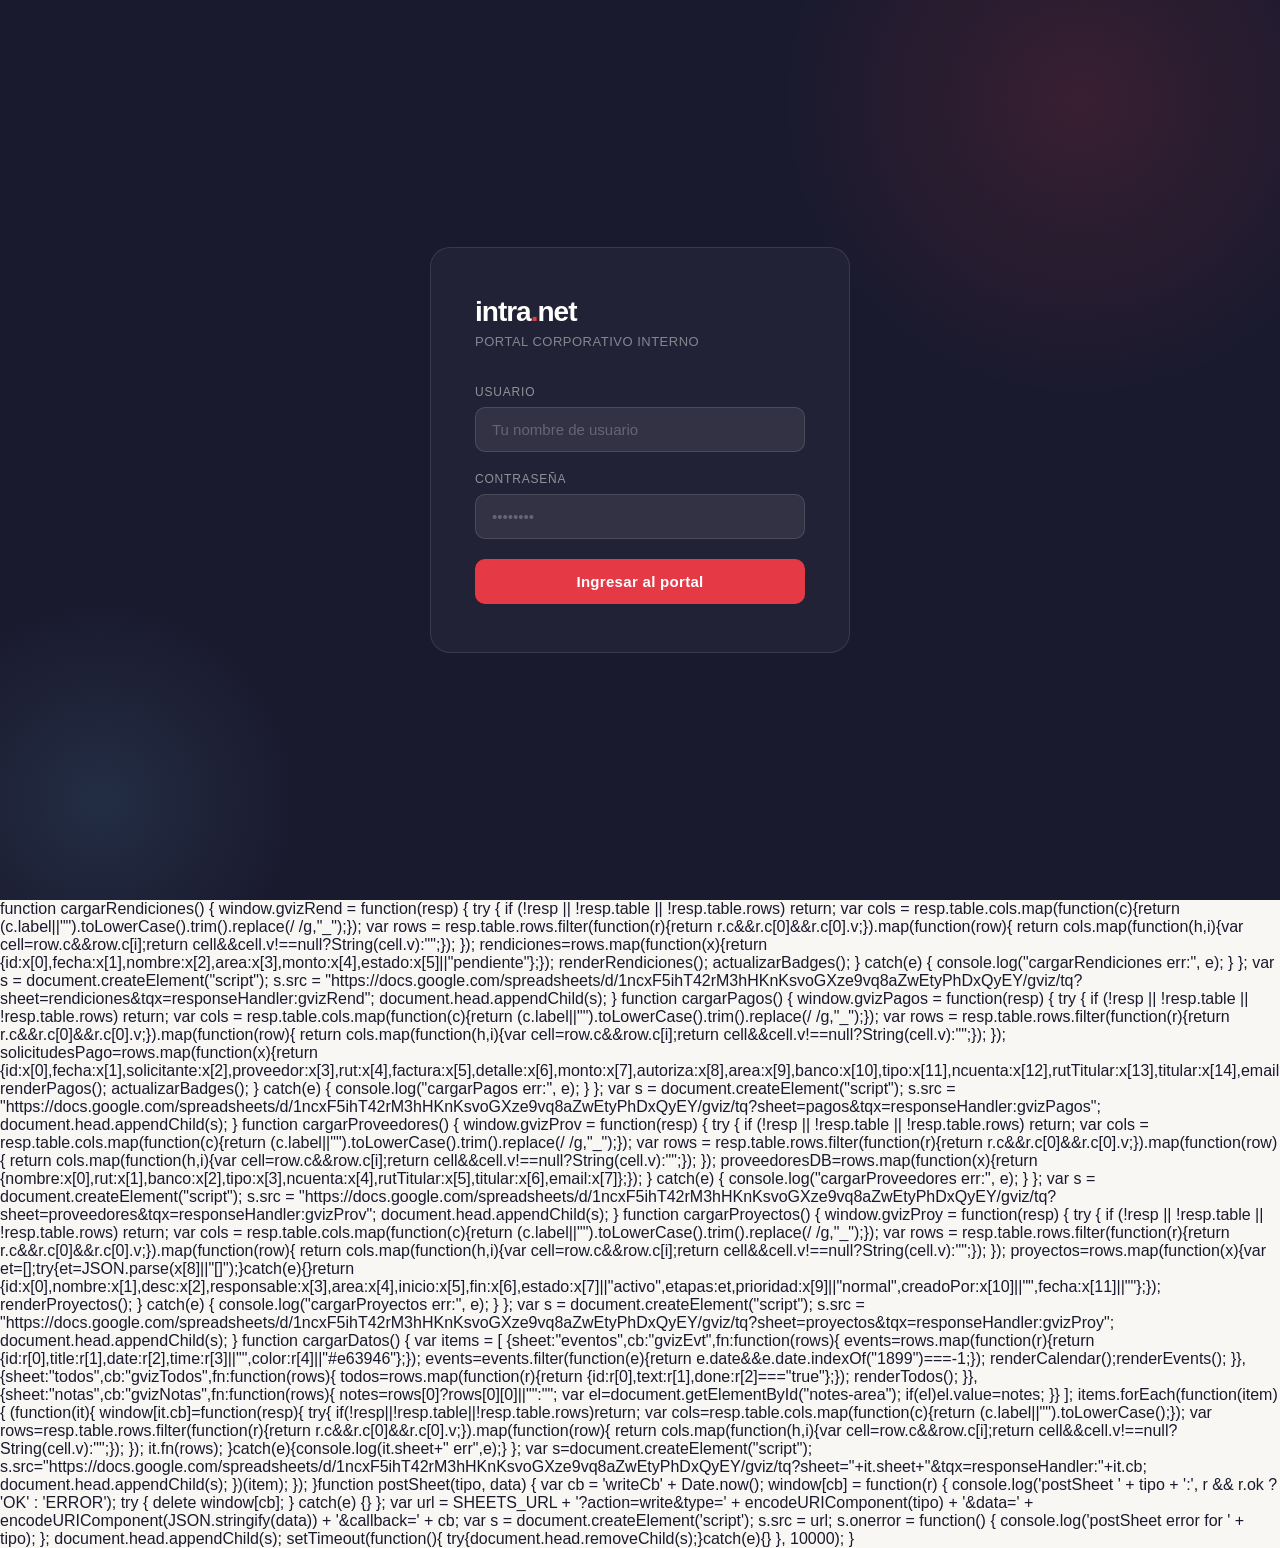
==== commit 01a58673: "Add files via upload" ====
--- a/index.html
+++ b/index.html
@@ -1,47 +1,1752 @@
-<!doctype html>
+<!DOCTYPE html>
 <html lang="es">
-  <head>
-    <meta charset="UTF-8" />
-    <meta name="viewport" content="width=device-width, initial-scale=1.0" />
-    <meta name="theme-color" content="#5b2ca5" />
-    <meta name="apple-mobile-web-app-capable" content="yes" />
-    <meta name="apple-mobile-web-app-status-bar-style" content="default" />
-    <title>New Intranet | Acceso</title>
-    <link rel="manifest" href="manifest.webmanifest" />
-    <link rel="stylesheet" href="styles.css" />
-  </head>
-  <body>
-    <main class="login-view">
-      <section class="login-card login-card-compact">
-        <div class="logo-hero">
-          <p class="logo-icon">🏢</p>
-          <h1 class="logo-title">New Intranet</h1>
-          <p class="logo-subtitle">Acceso con permisos por usuario</p>
+<head>
+<meta charset="UTF-8">
+<meta name="theme-color" content="#1a1a2e">
+<meta name="apple-mobile-web-app-capable" content="yes">
+<meta name="apple-mobile-web-app-title" content="NBHD Intranet">
+<link rel="manifest" href="manifest.json">
+<meta name="viewport" content="width=device-width, initial-scale=1.0">
+<title>Intranet Corporativa</title>
+
+<style>
+  :root {
+    --primary: #1a1a2e;
+    --accent: #e63946;
+    --accent2: #457b9d;
+    --surface: #f8f7f4;
+    --surface2: #ffffff;
+    --border: rgba(0,0,0,0.08);
+    --text: #1a1a2e;
+    --text2: #5a5a72;
+    --text3: #9898a8;
+    --radius: 12px;
+    --shadow: 0 2px 16px rgba(0,0,0,0.07);
+  }
+  * { box-sizing: border-box; margin: 0; padding: 0; }
+  body { font-family: 'Segoe UI', Arial, sans-serif; background: var(--surface); color: var(--text); min-height: 100vh; }
+
+  /* ─── LOGIN ─── */
+  #login-screen {
+    min-height: 100vh;
+    display: flex;
+    align-items: center;
+    justify-content: center;
+    background: var(--primary);
+    position: relative;
+    overflow: hidden;
+  }
+  #login-screen::before {
+    content: '';
+    position: absolute;
+    width: 600px; height: 600px;
+    border-radius: 50%;
+    background: radial-gradient(circle, rgba(230,57,70,0.15) 0%, transparent 70%);
+    top: -200px; right: -100px;
+  }
+  #login-screen::after {
+    content: '';
+    position: absolute;
+    width: 400px; height: 400px;
+    border-radius: 50%;
+    background: radial-gradient(circle, rgba(69,123,157,0.2) 0%, transparent 70%);
+    bottom: -100px; left: -100px;
+  }
+  .login-card {
+    background: rgba(255,255,255,0.04);
+    border: 1px solid rgba(255,255,255,0.1);
+    border-radius: 20px;
+    padding: 48px 44px;
+    width: 420px;
+    position: relative;
+    z-index: 1;
+    backdrop-filter: blur(10px);
+  }
+  .login-logo {
+    font-family: 'Segoe UI', Arial, sans-serif; font-weight: 700;
+    font-size: 28px;
+    font-weight: 800;
+    color: #fff;
+    letter-spacing: -1px;
+    margin-bottom: 6px;
+  }
+  .login-logo span { color: var(--accent); }
+  .login-sub {
+    font-size: 13px;
+    color: rgba(255,255,255,0.45);
+    margin-bottom: 36px;
+    letter-spacing: 0.5px;
+  }
+  .login-label {
+    display: block;
+    font-size: 12px;
+    font-weight: 500;
+    color: rgba(255,255,255,0.5);
+    letter-spacing: 0.8px;
+    text-transform: uppercase;
+    margin-bottom: 8px;
+  }
+  .login-input {
+    width: 100%;
+    background: rgba(255,255,255,0.07);
+    border: 1px solid rgba(255,255,255,0.12);
+    border-radius: 10px;
+    padding: 13px 16px;
+    font-size: 15px;
+    color: #fff;
+    margin-bottom: 20px;
+    font-family: 'Segoe UI', Arial, sans-serif;
+    transition: border-color 0.2s;
+    outline: none;
+  }
+  .login-input:focus { border-color: var(--accent); }
+  .login-input::placeholder { color: rgba(255,255,255,0.25); }
+  .login-btn {
+    width: 100%;
+    background: var(--accent);
+    color: #fff;
+    border: none;
+    border-radius: 10px;
+    padding: 14px;
+    font-size: 15px;
+    font-weight: 600;
+    cursor: pointer;
+    font-family: 'Segoe UI', Arial, sans-serif;
+    transition: opacity 0.2s, transform 0.1s;
+    letter-spacing: 0.3px;
+  }
+  .login-btn:hover { opacity: 0.9; }
+  .login-btn:active { transform: scale(0.99); }
+  .login-error { color: #ff6b6b; font-size: 13px; margin-top: 12px; display: none; }
+
+  /* ─── APP SHELL ─── */
+  #app { display: none; min-height: 100vh; flex-direction: column; }
+
+  /* ─── TOP NAV ─── */
+  .topnav {
+    background: var(--primary);
+    padding: 0 32px;
+    display: flex;
+    align-items: center;
+    gap: 0;
+    height: 60px;
+    position: sticky;
+    top: 0;
+    z-index: 100;
+  }
+  .nav-logo {
+    font-family: 'Segoe UI', Arial, sans-serif; font-weight: 700;
+    font-size: 20px;
+    font-weight: 800;
+    color: #fff;
+    letter-spacing: -0.5px;
+    margin-right: 40px;
+    white-space: nowrap;
+  }
+  .nav-logo span { color: var(--accent); }
+  .nav-links { display: flex; align-items: center; gap: 4px; flex: 1; }
+  .nav-link {
+    color: rgba(255,255,255,0.65);
+    text-decoration: none;
+    font-size: 13.5px;
+    font-weight: 500;
+    padding: 8px 14px;
+    border-radius: 8px;
+    transition: all 0.15s;
+    white-space: nowrap;
+    cursor: pointer;
+    letter-spacing: 0.2px;
+  }
+  .nav-link:hover { color: #fff; background: rgba(255,255,255,0.08); }
+  .nav-link.active { color: #fff; background: rgba(230,57,70,0.25); }
+  .nav-right { display: flex; align-items: center; gap: 12px; margin-left: auto; }
+  .nav-user {
+    display: flex; align-items: center; gap: 10px;
+    color: rgba(255,255,255,0.8);
+    font-size: 13.5px;
+  }
+  .nav-avatar {
+    width: 32px; height: 32px;
+    border-radius: 50%;
+    background: var(--accent);
+    display: flex; align-items: center; justify-content: center;
+    font-size: 13px; font-weight: 700; color: #fff;
+    font-family: 'Segoe UI', Arial, sans-serif; font-weight: 700;
+  }
+  .nav-logout {
+    background: rgba(255,255,255,0.08);
+    border: 1px solid rgba(255,255,255,0.1);
+    border-radius: 7px;
+    color: rgba(255,255,255,0.6);
+    font-size: 12px;
+    padding: 5px 11px;
+    cursor: pointer;
+    font-family: 'Segoe UI', Arial, sans-serif;
+    transition: all 0.15s;
+  }
+  .nav-logout:hover { background: rgba(255,255,255,0.15); color: #fff; }
+
+  /* ─── MAIN ─── */
+  .main { flex: 1; padding: 32px; max-width: 1400px; margin: 0 auto; width: 100%; }
+
+  /* ─── PAGES ─── */
+  .page { display: none; }
+  .page.active { display: block; }
+
+  /* ─── HOME PAGE ─── */
+  .home-grid {
+    display: grid;
+    grid-template-columns: 1fr 1fr 1fr;
+    gap: 24px;
+  }
+  .home-grid .calendar-widget { grid-column: 1 / 3; }
+  .home-grid .todo-widget { grid-column: 3 / 4; grid-row: 1 / 3; }
+  .home-grid .notes-widget { grid-column: 1 / 3; }
+
+  .widget {
+    background: var(--surface2);
+    border-radius: var(--radius);
+    border: 1px solid var(--border);
+    box-shadow: var(--shadow);
+    overflow: hidden;
+  }
+  .widget-header {
+    padding: 18px 22px 14px;
+    border-bottom: 1px solid var(--border);
+    display: flex;
+    align-items: center;
+    justify-content: space-between;
+  }
+  .widget-title {
+    font-family: 'Segoe UI', Arial, sans-serif; font-weight: 700;
+    font-size: 16px;
+    font-weight: 700;
+    color: var(--text);
+    letter-spacing: -0.3px;
+  }
+  .widget-badge {
+    background: var(--accent);
+    color: #fff;
+    font-size: 11px;
+    font-weight: 600;
+    padding: 3px 9px;
+    border-radius: 20px;
+  }
+  .widget-body { padding: 20px 22px; }
+
+  /* ─── CALENDAR ─── */
+  .cal-nav {
+    display: flex; align-items: center; justify-content: space-between;
+    margin-bottom: 16px;
+  }
+  .cal-month {
+    font-family: 'Segoe UI', Arial, sans-serif; font-weight: 700;
+    font-size: 17px; font-weight: 700;
+    letter-spacing: -0.3px;
+  }
+  .cal-arrow {
+    width: 30px; height: 30px;
+    border: 1px solid var(--border);
+    border-radius: 7px;
+    background: none;
+    cursor: pointer;
+    font-size: 16px;
+    display: flex; align-items: center; justify-content: center;
+    color: var(--text2);
+    transition: all 0.15s;
+  }
+  .cal-arrow:hover { background: var(--surface); border-color: rgba(0,0,0,0.15); }
+  .cal-grid { display: grid; grid-template-columns: repeat(7, 1fr); gap: 3px; }
+  .cal-day-name {
+    text-align: center;
+    font-size: 11px;
+    font-weight: 600;
+    color: var(--text3);
+    text-transform: uppercase;
+    letter-spacing: 0.5px;
+    padding: 4px 0 8px;
+  }
+  .cal-day {
+    aspect-ratio: 1;
+    display: flex; flex-direction: column;
+    align-items: center; justify-content: center;
+    border-radius: 8px;
+    font-size: 13px;
+    cursor: pointer;
+    position: relative;
+    transition: all 0.15s;
+    color: var(--text);
+    gap: 2px;
+  }
+  .cal-day:hover { background: var(--surface); }
+  .cal-day.today { background: var(--primary); color: #fff; font-weight: 600; }
+  .cal-day.has-event::after {
+    content: '';
+    width: 4px; height: 4px;
+    border-radius: 50%;
+    background: var(--accent);
+    position: absolute;
+    bottom: 4px;
+  }
+  .cal-day.today.has-event::after { background: rgba(255,255,255,0.7); }
+  .cal-day.other-month { color: var(--text3); }
+  .cal-day.selected { background: var(--accent); color: #fff; }
+  .cal-day.selected.today { background: var(--accent); }
+
+  .events-list { margin-top: 18px; display: flex; flex-direction: column; gap: 8px; }
+  .event-item {
+    display: flex; align-items: flex-start; gap: 12px;
+    padding: 10px 13px;
+    border-radius: 9px;
+    border: 1px solid var(--border);
+    background: var(--surface);
+    transition: all 0.15s;
+  }
+  .event-item:hover { border-color: rgba(0,0,0,0.15); }
+  .event-dot {
+    width: 10px; height: 10px; border-radius: 50%;
+    margin-top: 4px; flex-shrink: 0;
+  }
+  .event-info { flex: 1; min-width: 0; }
+  .event-title { font-size: 13.5px; font-weight: 500; }
+  .event-date { font-size: 12px; color: var(--text3); margin-top: 1px; }
+  .event-actions { display: flex; gap: 6px; }
+  .btn-small {
+    padding: 4px 10px;
+    border-radius: 6px;
+    font-size: 12px;
+    cursor: pointer;
+    font-family: 'Segoe UI', Arial, sans-serif;
+    border: 1px solid var(--border);
+    background: none;
+    color: var(--text2);
+    transition: all 0.15s;
+  }
+  .btn-small:hover { background: var(--surface); }
+  .btn-small.danger:hover { background: #fff0f0; color: var(--accent); border-color: rgba(230,57,70,0.2); }
+
+  .add-event-form {
+    margin-top: 16px;
+    padding: 14px;
+    background: var(--surface);
+    border-radius: 10px;
+    border: 1px solid var(--border);
+    display: none;
+  }
+  .add-event-form.open { display: block; }
+  .form-row { display: flex; gap: 8px; }
+  .form-input {
+    flex: 1;
+    border: 1px solid var(--border);
+    border-radius: 8px;
+    padding: 9px 12px;
+    font-size: 13.5px;
+    font-family: 'Segoe UI', Arial, sans-serif;
+    color: var(--text);
+    background: #fff;
+    outline: none;
+    transition: border-color 0.15s;
+  }
+  .form-input:focus { border-color: var(--accent2); }
+  .btn-primary {
+    background: var(--primary);
+    color: #fff;
+    border: none;
+    border-radius: 8px;
+    padding: 9px 16px;
+    font-size: 13.5px;
+    font-weight: 500;
+    cursor: pointer;
+    font-family: 'Segoe UI', Arial, sans-serif;
+    transition: opacity 0.15s;
+    white-space: nowrap;
+  }
+  .btn-primary:hover { opacity: 0.85; }
+  .btn-outline {
+    background: none;
+    color: var(--text2);
+    border: 1px solid var(--border);
+    border-radius: 8px;
+    padding: 9px 16px;
+    font-size: 13.5px;
+    cursor: pointer;
+    font-family: 'Segoe UI', Arial, sans-serif;
+    transition: all 0.15s;
+  }
+  .btn-outline:hover { background: var(--surface); }
+
+  /* ─── TODO ─── */
+  .todo-add {
+    display: flex; gap: 8px; margin-bottom: 14px;
+  }
+  .todo-list { display: flex; flex-direction: column; gap: 6px; max-height: 420px; overflow-y: auto; }
+  .todo-item {
+    display: flex; align-items: center; gap: 10px;
+    padding: 10px 12px;
+    border-radius: 9px;
+    border: 1px solid var(--border);
+    background: var(--surface);
+    transition: all 0.15s;
+    group: true;
+  }
+  .todo-item:hover { border-color: rgba(0,0,0,0.14); }
+  .todo-check {
+    width: 18px; height: 18px;
+    border: 2px solid var(--border);
+    border-radius: 5px;
+    cursor: pointer;
+    flex-shrink: 0;
+    display: flex; align-items: center; justify-content: center;
+    transition: all 0.15s;
+    background: #fff;
+  }
+  .todo-check.done { background: #22c55e; border-color: #22c55e; }
+  .todo-check.done::after { content: '✓'; color: #fff; font-size: 11px; font-weight: 700; }
+  .todo-text { flex: 1; font-size: 13.5px; color: var(--text); }
+  .todo-text.done { text-decoration: line-through; color: var(--text3); }
+  .todo-del {
+    opacity: 0;
+    background: none;
+    border: none;
+    cursor: pointer;
+    color: var(--text3);
+    font-size: 16px;
+    padding: 2px 5px;
+    border-radius: 5px;
+    transition: all 0.15s;
+  }
+  .todo-item:hover .todo-del { opacity: 1; }
+  .todo-del:hover { color: var(--accent); background: #fff0f0; }
+
+  /* ─── NOTES / PIZARRA ─── */
+  .notes-area {
+    width: 100%;
+    min-height: 160px;
+    border: 1px solid var(--border);
+    border-radius: 10px;
+    padding: 14px;
+    font-size: 14px;
+    font-family: 'Segoe UI', Arial, sans-serif;
+    color: var(--text);
+    background: #fffef7;
+    resize: vertical;
+    outline: none;
+    line-height: 1.7;
+    transition: border-color 0.15s;
+  }
+  .notes-area:focus { border-color: var(--accent2); }
+  .notes-actions { display: flex; justify-content: space-between; align-items: center; margin-top: 10px; }
+  .notes-saved { font-size: 12px; color: var(--text3); }
+
+  /* ─── DEPARTMENTS NAV ─── */
+  .dept-bar {
+    display: flex; gap: 12px; margin-bottom: 28px;
+    padding: 16px 20px;
+    background: var(--surface2);
+    border-radius: var(--radius);
+    border: 1px solid var(--border);
+    flex-wrap: wrap;
+  }
+  .dept-bar-title {
+    font-family: 'Segoe UI', Arial, sans-serif; font-weight: 700;
+    font-size: 13px;
+    font-weight: 700;
+    color: var(--text3);
+    letter-spacing: 0.5px;
+    text-transform: uppercase;
+    align-self: center;
+    margin-right: 4px;
+  }
+  .dept-btn {
+    display: flex; align-items: center; gap: 8px;
+    padding: 9px 18px;
+    border-radius: 9px;
+    border: 1px solid var(--border);
+    background: var(--surface);
+    color: var(--text);
+    font-size: 13.5px;
+    font-weight: 500;
+    cursor: pointer;
+    font-family: 'Segoe UI', Arial, sans-serif;
+    text-decoration: none;
+    transition: all 0.15s;
+  }
+  .dept-btn:hover { background: var(--primary); color: #fff; border-color: var(--primary); }
+  .dept-btn .dept-icon { font-size: 15px; }
+
+  /* ─── GASTO SECTION ─── */
+  .gasto-section {
+    margin-top: 32px;
+    padding: 20px 22px;
+    background: linear-gradient(135deg, var(--primary) 0%, #2a2a4a 100%);
+    border-radius: var(--radius);
+    display: flex; align-items: center; justify-content: space-between;
+    gap: 20px;
+  }
+  .gasto-info h3 {
+    font-family: 'Segoe UI', Arial, sans-serif; font-weight: 700;
+    font-size: 18px; font-weight: 800;
+    color: #fff; letter-spacing: -0.3px;
+    margin-bottom: 4px;
+  }
+  .gasto-info p { font-size: 13px; color: rgba(255,255,255,0.55); }
+  .btn-accent {
+    background: var(--accent);
+    color: #fff;
+    border: none;
+    border-radius: 10px;
+    padding: 12px 22px;
+    font-size: 14px;
+    font-weight: 600;
+    cursor: pointer;
+    font-family: 'Segoe UI', Arial, sans-serif;
+    white-space: nowrap;
+    transition: all 0.15s;
+    text-decoration: none;
+    display: inline-flex; align-items: center; gap: 8px;
+  }
+  .btn-accent:hover { opacity: 0.9; transform: translateY(-1px); }
+
+  /* ─── EXPENSE FORM PAGE ─── */
+  .page-header {
+    margin-bottom: 28px;
+    display: flex; align-items: center; gap: 16px;
+  }
+  .page-back {
+    background: none;
+    border: 1px solid var(--border);
+    border-radius: 8px;
+    padding: 8px 14px;
+    font-size: 13px;
+    cursor: pointer;
+    font-family: 'Segoe UI', Arial, sans-serif;
+    color: var(--text2);
+    transition: all 0.15s;
+    display: flex; align-items: center; gap: 6px;
+  }
+  .page-back:hover { background: var(--surface); }
+  .page-title {
+    font-family: 'Segoe UI', Arial, sans-serif; font-weight: 700;
+    font-size: 26px; font-weight: 800;
+    color: var(--text); letter-spacing: -0.8px;
+  }
+
+  .expense-form-card {
+    background: var(--surface2);
+    border-radius: var(--radius);
+    border: 1px solid var(--border);
+    box-shadow: var(--shadow);
+    padding: 30px 32px;
+    max-width: 700px;
+  }
+  .form-section-title {
+    font-family: 'Segoe UI', Arial, sans-serif; font-weight: 700;
+    font-size: 13px; font-weight: 700;
+    color: var(--text3);
+    letter-spacing: 0.8px;
+    text-transform: uppercase;
+    margin-bottom: 16px;
+    margin-top: 24px;
+    padding-bottom: 8px;
+    border-bottom: 1px solid var(--border);
+  }
+  .form-section-title:first-child { margin-top: 0; }
+  .form-grid { display: grid; grid-template-columns: 1fr 1fr; gap: 16px; }
+  .form-field { display: flex; flex-direction: column; gap: 6px; }
+  .form-field.full { grid-column: 1 / -1; }
+  .form-label { font-size: 12.5px; font-weight: 500; color: var(--text2); letter-spacing: 0.2px; }
+  .form-control {
+    border: 1px solid var(--border);
+    border-radius: 9px;
+    padding: 10px 13px;
+    font-size: 14px;
+    font-family: 'Segoe UI', Arial, sans-serif;
+    color: var(--text);
+    background: #fff;
+    outline: none;
+    transition: border-color 0.15s;
+    width: 100%;
+  }
+  .form-control:focus { border-color: var(--accent2); }
+  select.form-control { cursor: pointer; }
+
+  /* expense rows */
+  .expense-rows { display: flex; flex-direction: column; gap: 10px; margin-bottom: 14px; }
+  .expense-row {
+    display: grid;
+    grid-template-columns: 20px 130px 1fr 120px 110px 28px;
+    gap: 8px;
+    align-items: center;
+    padding: 10px 12px;
+    background: var(--surface);
+    border-radius: 9px;
+    border: 1px solid var(--border);
+  }
+  .expense-row-header {
+    display: grid;
+    grid-template-columns: 20px 130px 1fr 120px 110px 28px;
+    gap: 8px;
+    padding: 6px 12px;
+    margin-bottom: -4px;
+  }
+  .expense-row-header span {
+    font-size: 10px;
+    font-weight: 700;
+    color: var(--text3);
+    text-transform: uppercase;
+    letter-spacing: 0.5px;
+  }
+  .expense-row-num {
+    font-size: 11px;
+    font-weight: 600;
+    color: var(--text3);
+    white-space: nowrap;
+  }
+  .btn-add-row {
+    display: flex; align-items: center; gap: 7px;
+    padding: 9px 14px;
+    border: 1px dashed rgba(0,0,0,0.15);
+    border-radius: 9px;
+    background: none;
+    color: var(--text3);
+    font-size: 13px;
+    cursor: pointer;
+    font-family: 'Segoe UI', Arial, sans-serif;
+    transition: all 0.15s;
+    width: 100%;
+    justify-content: center;
+  }
+  .btn-add-row:hover { background: var(--surface); color: var(--text2); border-color: rgba(0,0,0,0.25); }
+  .btn-del-row {
+    background: none; border: none; cursor: pointer;
+    color: var(--text3); font-size: 18px;
+    padding: 4px; border-radius: 6px;
+    transition: all 0.15s;
+  }
+  .btn-del-row:hover { color: var(--accent); background: #fff0f0; }
+
+  /* upload zone */
+  .upload-zone {
+    border: 2px dashed var(--border);
+    border-radius: 10px;
+    padding: 28px 20px;
+    text-align: center;
+    cursor: pointer;
+    transition: all 0.2s;
+    position: relative;
+  }
+  .upload-zone:hover { border-color: var(--accent2); background: rgba(69,123,157,0.04); }
+  .upload-zone input[type=file] {
+    position: absolute; inset: 0; opacity: 0; cursor: pointer; width: 100%; height: 100%;
+  }
+  .upload-icon { font-size: 28px; margin-bottom: 8px; }
+  .upload-text { font-size: 13.5px; color: var(--text2); }
+  .upload-sub { font-size: 12px; color: var(--text3); margin-top: 4px; }
+  .upload-preview {
+    display: grid;
+    grid-template-columns: repeat(auto-fill, minmax(140px, 1fr));
+    gap: 10px;
+    margin-top: 14px;
+  }
+  .upload-thumb-card {
+    position: relative;
+    border-radius: 10px;
+    overflow: hidden;
+    border: 1px solid var(--border);
+    background: var(--surface);
+    aspect-ratio: 1;
+  }
+  .upload-thumb-card img {
+    width: 100%; height: 100%;
+    object-fit: cover;
+    display: block;
+  }
+  .upload-thumb-card .del-btn {
+    position: absolute; top: 6px; right: 6px;
+    width: 22px; height: 22px;
+    border-radius: 50%;
+    background: rgba(230,57,70,0.9);
+    border: none; color: #fff;
+    font-size: 13px; font-weight: 700;
+    cursor: pointer;
+    display: flex; align-items: center; justify-content: center;
+    opacity: 0; transition: opacity 0.15s;
+  }
+  .upload-thumb-card:hover .del-btn { opacity: 1; }
+  .upload-thumb-card .img-name {
+    position: absolute; bottom: 0; left: 0; right: 0;
+    background: rgba(26,26,46,0.7);
+    color: #fff; font-size: 10px;
+    padding: 4px 7px;
+    white-space: nowrap; overflow: hidden; text-overflow: ellipsis;
+  }
+  .upload-file-tag {
+    display: flex; align-items: center; gap: 6px;
+    padding: 4px 10px;
+    background: var(--surface);
+    border: 1px solid var(--border);
+    border-radius: 6px;
+    font-size: 12px; color: var(--text2);
+  }
+
+  .total-bar {
+    display: flex; align-items: center; justify-content: space-between;
+    padding: 14px 16px;
+    background: var(--surface);
+    border-radius: 10px;
+    border: 1px solid var(--border);
+    margin: 16px 0;
+  }
+  .total-label { font-size: 14px; font-weight: 500; color: var(--text2); }
+  .total-amount {
+    font-family: 'Segoe UI', Arial, sans-serif; font-weight: 700;
+    font-size: 22px; font-weight: 800;
+    color: var(--text); letter-spacing: -0.5px;
+  }
+
+  .form-actions { display: flex; gap: 10px; margin-top: 24px; }
+
+  /* ─── SUCCESS MESSAGE ─── */
+  .success-msg {
+    display: none;
+    text-align: center;
+    padding: 40px 20px;
+  }
+  .success-msg.show { display: block; }
+  .success-icon {
+    width: 64px; height: 64px;
+    border-radius: 50%;
+    background: #dcfce7;
+    display: flex; align-items: center; justify-content: center;
+    font-size: 28px;
+    margin: 0 auto 16px;
+  }
+  .success-msg h3 {
+    font-family: 'Segoe UI', Arial, sans-serif; font-weight: 700;
+    font-size: 20px; font-weight: 700;
+    margin-bottom: 8px;
+  }
+  .success-msg p { font-size: 14px; color: var(--text2); }
+
+  /* ─── COLOR DOTS ─── */
+  .color-picker { display: flex; gap: 6px; }
+  .color-dot {
+    width: 18px; height: 18px;
+    border-radius: 50%;
+    cursor: pointer;
+    border: 2px solid transparent;
+    transition: border-color 0.15s;
+  }
+  .color-dot.selected { border-color: var(--text); }
+
+  /* ─── SCROLLBAR ─── */
+  ::-webkit-scrollbar { width: 5px; }
+  ::-webkit-scrollbar-track { background: transparent; }
+  ::-webkit-scrollbar-thumb { background: rgba(0,0,0,0.1); border-radius: 10px; }
+
+  /* ─── GREETING ─── */
+  .greeting {
+    margin-bottom: 24px;
+    display: flex; align-items: flex-end; justify-content: space-between;
+  }
+  .greeting h2 {
+    font-family: 'Segoe UI', Arial, sans-serif; font-weight: 700;
+    font-size: 28px; font-weight: 800;
+    letter-spacing: -0.8px;
+    color: var(--text);
+  }
+  .greeting h2 span { color: var(--accent); }
+  .greeting-date { font-size: 13px; color: var(--text3); }
+
+  @media (max-width: 900px) {
+    .home-grid { grid-template-columns: 1fr; }
+    .home-grid .calendar-widget { grid-column: 1; }
+    .home-grid .todo-widget { grid-column: 1; grid-row: auto; }
+    .home-grid .notes-widget { grid-column: 1; }
+    .form-grid { grid-template-columns: 1fr; }
+    .expense-row { grid-template-columns: 1fr 1fr; }
+    .expense-row-header { display: none; }
+    .main { padding: 16px; }
+    .topnav { padding: 0 16px; }
+  }
+</style>
+</head>
+<body>
+
+<!-- ════════════════ LOGIN ════════════════ -->
+<div id="login-screen">
+  <div class="login-card">
+    <div class="login-logo">intra<span>.</span>net</div>
+    <div class="login-sub">PORTAL CORPORATIVO INTERNO</div>
+    <label class="login-label">Usuario</label>
+    <input class="login-input" type="text" id="login-user" placeholder="Tu nombre de usuario" autocomplete="username">
+    <label class="login-label">Contraseña</label>
+    <input class="login-input" type="password" id="login-pass" placeholder="••••••••" autocomplete="current-password">
+    <button class="login-btn" onclick="doLogin()">Ingresar al portal</button>
+    <div class="login-error" id="login-error">Usuario o contraseña incorrectos. Intenta con "admin" / "1234"</div>
+  </div>
+</div>
+
+<!-- ════════════════ APP ════════════════ -->
+<div id="app">
+  <!-- TOP NAV -->
+  <nav class="topnav">
+    <div class="nav-logo">intra<span>.</span>net</div>
+    <div class="nav-links">
+      <a class="nav-link active" onclick="showPage('home')">Inicio</a>
+      <a class="nav-link" onclick="openDrive('wholesale')">Wholesale</a>
+      <a class="nav-link" onclick="openDrive('finanzas')">Finanzas</a>
+      <a class="nav-link" onclick="openDrive('operaciones')">Operaciones</a>
+      <a class="nav-link" onclick="openDrive('marketing')">Marketing</a>
+    </div>
+    <div class="nav-right">
+      <div class="nav-user">
+        <div class="nav-avatar" id="nav-avatar">AD</div>
+        <span id="nav-username">Admin</span>
+      </div>
+      <button class="nav-logout" onclick="doLogout()">Salir</button>
+    </div>
+  </nav>
+
+  <!-- MAIN CONTENT -->
+  <div class="main">
+
+    <!-- ── HOME PAGE ── -->
+    <div class="page active" id="page-home">
+      <div class="greeting">
+        <div>
+          <h2>Hola, <span id="greet-name">Admin</span> 👋</h2>
+          <div style="font-size:13.5px;color:var(--text2);margin-top:4px;">Bienvenido al portal interno.</div>
         </div>
-
-        <div class="login-content">
-          <p class="eyebrow">Ingreso seguro</p>
-          <h2>Inicia sesión</h2>
-          <p class="subtitle">Cada usuario verá solo los módulos y carpetas permitidas.</p>
-
-          <form id="login-form" class="login-form">
-            <label>
-              Usuario
-              <input id="username" type="text" placeholder="Ej: valeria" required />
-            </label>
-            <label>
-              Clave
-              <input id="password" type="password" placeholder="••••" required />
-            </label>
-            <button type="submit" class="btn">Entrar</button>
-            <p id="login-error" class="error-message" role="alert" aria-live="polite"></p>
-          </form>
-
-          <p class="hint">Demo: valeria/1234 · veronica/4567 · admin/admin123</p>
+        <div class="greeting-date" id="today-date"></div>
+      </div>
+
+      <!-- DEPT BAR -->
+      <div class="dept-bar">
+        <span class="dept-bar-title">Áreas</span>
+        <a class="dept-btn" onclick="openDrive('wholesale')"><span class="dept-icon">🛒</span> Wholesale</a>
+        <a class="dept-btn" onclick="openDrive('finanzas')"><span class="dept-icon">💰</span> Finanzas</a>
+        <a class="dept-btn" onclick="openDrive('operaciones')"><span class="dept-icon">⚙️</span> Operaciones</a>
+        <a class="dept-btn" onclick="openDrive('marketing')"><span class="dept-icon">📣</span> Marketing</a>
+      </div>
+
+      <!-- 3-COL GRID -->
+      <div class="home-grid">
+
+        <!-- CALENDARIO -->
+        <div class="widget calendar-widget">
+          <div class="widget-header">
+            <span class="widget-title">📅 Calendario Grupal</span>
+            <button class="btn-small" onclick="toggleEventForm()">+ Agregar evento</button>
+          </div>
+          <div class="widget-body">
+            <div class="cal-nav">
+              <button class="cal-arrow" onclick="changeMonth(-1)">‹</button>
+              <div class="cal-month" id="cal-month-title"></div>
+              <button class="cal-arrow" onclick="changeMonth(1)">›</button>
+            </div>
+            <div class="cal-grid" id="cal-grid"></div>
+
+            <div class="add-event-form" id="add-event-form">
+              <div style="font-size:13px;font-weight:600;margin-bottom:10px;">Nuevo evento</div>
+              <div class="form-row" style="margin-bottom:8px;">
+                <input class="form-input" id="evt-title" placeholder="Nombre del evento">
+                <input class="form-input" id="evt-date" type="date" style="max-width:150px;">
+              </div>
+              <div class="form-row" style="margin-bottom:10px;">
+                <input class="form-input" id="evt-time" type="time" style="max-width:120px;">
+                <div class="color-picker" style="align-items:center;">
+                  <div class="color-dot selected" style="background:#e63946" data-color="#e63946" onclick="selectColor(this)"></div>
+                  <div class="color-dot" style="background:#457b9d" data-color="#457b9d" onclick="selectColor(this)"></div>
+                  <div class="color-dot" style="background:#2d6a4f" data-color="#2d6a4f" onclick="selectColor(this)"></div>
+                  <div class="color-dot" style="background:#e9c46a" data-color="#e9c46a" onclick="selectColor(this)"></div>
+                  <div class="color-dot" style="background:#8338ec" data-color="#8338ec" onclick="selectColor(this)"></div>
+                </div>
+              </div>
+              <div class="form-row">
+                <button class="btn-primary" onclick="addEvent()">Guardar</button>
+                <button class="btn-outline" onclick="toggleEventForm()">Cancelar</button>
+              </div>
+            </div>
+
+            <div class="events-list" id="events-list"></div>
+          </div>
         </div>
-      </section>
-    </main>
-
-    <script src="script.js"></script>
-  </body>
-</html>
+
+        <!-- TODO -->
+        <div class="widget todo-widget">
+          <div class="widget-header">
+            <span class="widget-title">✅ Pendientes</span>
+            <span class="widget-badge" id="todo-count">0</span>
+          </div>
+          <div class="widget-body">
+            <div class="todo-add">
+              <input class="form-input" id="todo-input" placeholder="Nueva tarea..." onkeypress="if(event.key==='Enter')addTodo()">
+              <button class="btn-primary" onclick="addTodo()">+</button>
+            </div>
+            <div class="todo-list" id="todo-list"></div>
+          </div>
+        </div>
+
+        <!-- NOTAS / PIZARRA -->
+        <div class="widget resumen-widget" id="resumen-section">
+          <div class="widget-header">
+            <span class="widget-title">&#128221; Resumen Reuniones</span>
+            <span id="resumen-saved" style="font-size:11px;color:#aaa"></span>
+          </div>
+          <div class="widget-body" style="padding:12px">
+            <textarea id="resumen-area" class="notes-area" style="min-height:200px;width:100%;resize:vertical"
+              placeholder="Escribe aquí el resumen de reuniones, acuerdos y notas del equipo..."
+              oninput="saveResumen()"></textarea>
+          </div>
+        </div>
+
+        <div class="widget notes-widget">
+          <div class="widget-header">
+            <span class="widget-title">📝 Pizarra de Apuntes</span>
+            <span class="notes-saved" id="notes-saved"></span>
+          </div>
+          <div class="widget-body">
+            <textarea class="notes-area" id="notes-area" placeholder="Escribe tus apuntes aquí... Ideas, recordatorios, notas rápidas." oninput="saveNotes()"></textarea>
+            <div class="notes-actions">
+              <span style="font-size:12px;color:var(--text3);">Se guarda automáticamente</span>
+              <button class="btn-small" onclick="clearNotes()">Limpiar</button>
+            </div>
+          </div>
+        </div>
+
+      </div><!-- /home-grid -->
+
+      <!-- RINDE GASTOS BANNER -->
+      <div class="gasto-section">
+        <div class="gasto-info">
+          <h3>Rinde Gastos</h3>
+          <p>Registra tus gastos, adjunta comprobantes y envía tu rendición al instante.</p>
+        </div>
+        <button class="btn-accent" onclick="showPage('gastos')">
+          📋 Nueva Rendición →
+        </button>
+      </div>
+
+    </div><!-- /page-home -->
+
+    <!-- ── GASTOS PAGE ── -->
+    <div class="page" id="page-gastos">
+      <div class="page-header">
+        <button class="page-back" onclick="showPage('home')">← Volver</button>
+        <div class="page-title">Rinde Gastos</div>
+      </div>
+
+      <div class="expense-form-card" id="expense-form-card">
+        <div class="form-section-title">Información general</div>
+        <div class="form-grid">
+          <div class="form-field">
+            <label class="form-label">Nombre completo</label>
+            <input class="form-control" id="gasto-nombre" type="text" placeholder="Ej: María González">
+          </div>
+          <div class="form-field">
+            <label class="form-label">N° de rendición</label>
+            <input class="form-control" id="gasto-numero" type="text" placeholder="Ej: RG-2024-001">
+          </div>
+          <div class="form-field">
+            <label class="form-label">Fecha de rendición</label>
+            <input class="form-control" id="gasto-fecha" type="date">
+          </div>
+          <div class="form-field">
+            <label class="form-label">Área / Departamento</label>
+            <select class="form-control" id="gasto-area">
+              <option value="">Seleccionar...</option>
+              <option>Wholesale</option>
+              <option>Finanzas</option>
+              <option>Operaciones</option>
+              <option>Marketing</option>
+              <option>Otro</option>
+            </select>
+          </div>
+        </div>
+
+        <div class="form-section-title">Detalle de gastos</div>
+        <div class="expense-row-header">
+          <span>#</span>
+          <span>RUT</span>
+          <span>Detalle</span>
+          <span>N° Documento</span>
+          <span>Monto</span>
+          <span></span>
+        </div>
+        <div class="expense-rows" id="expense-rows"></div>
+        <button class="btn-add-row" onclick="addExpenseRow()">+ Agregar ítem de gasto</button>
+
+        <div class="total-bar" style="margin-top:16px;">
+          <span class="total-label">Total rendición</span>
+          <span class="total-amount" id="gasto-total">$0</span>
+        </div>
+
+        <div class="form-section-title">Comprobantes</div>
+        <div style="display:flex;gap:10px;margin-bottom:12px;flex-wrap:wrap;">
+          <button type="button" class="btn-outline" style="flex:1;min-width:140px;display:flex;align-items:center;justify-content:center;gap:8px;padding:12px;" onclick="document.getElementById('file-input').click()">
+            📁 Subir archivo / foto
+          </button>
+          <button type="button" class="btn-outline" style="flex:1;min-width:140px;display:flex;align-items:center;justify-content:center;gap:8px;padding:12px;" onclick="openCamera()">
+            📷 Tomar foto con cámara
+          </button>
+        </div>
+        <input type="file" id="file-input" multiple accept="image/*,.pdf" onchange="handleFiles(event)" style="display:none;">
+        <input type="file" id="camera-input" accept="image/*" capture="environment" onchange="handleFiles(event)" style="display:none;">
+        <div id="upload-count" style="font-size:12px;color:var(--text3);margin-top:10px;display:none;"></div>
+        <div class="upload-preview" id="upload-preview"></div>
+
+        <div class="form-field full" style="margin-top:16px;">
+          <label class="form-label">Observaciones (opcional)</label>
+          <textarea class="form-control" id="gasto-obs" rows="3" placeholder="Notas adicionales sobre la rendición..."></textarea>
+        </div>
+
+        <div class="form-actions">
+          <button id="btn-enviar" class="btn-primary" onclick="submitGasto()" style="flex:1;">Enviar Rendición →</button>
+          <button class="btn-outline" onclick="resetGasto()">Limpiar formulario</button>
+        </div>
+      </div><!-- /expense-form-card -->
+
+      <div class="success-msg" id="success-msg">
+        <div class="success-icon">✓</div>
+        <h3>¡Rendición enviada con éxito!</h3>
+        <p id="success-detail">Tu rendición ha sido guardada correctamente.</p>
+        <div style="margin-top:20px;display:flex;gap:10px;justify-content:center;">
+          <button class="btn-accent" onclick="window.open(DRIVE_GASTOS,'_blank')">📁 Ver carpeta de Rendiciones</button>
+          <button class="btn-primary" onclick="resetGasto()">Nueva rendición</button>
+          <button class="btn-outline" onclick="showPage('home')">Volver al inicio</button>
+        </div>
+      </div>
+
+    </div><!-- /page-gastos -->
+
+  </div><!-- /main -->
+</div><!-- /app -->
+
+<script>
+// ═══════════════ STATE ═══════════════
+const USERS = { admin: '1234', usuario: 'pass123', demo: 'demo' };
+let currentUser = '';
+let calMonth, calYear;
+let events = JSON.parse(localStorage.getItem('intra_events') || '[]');
+let todos = JSON.parse(localStorage.getItem('intra_todos') || '[]');
+let notes = localStorage.getItem('intra_notes') || '';
+let selectedColor = '#e63946';
+let expenseRows = [];
+let uploadedFiles = [];
+let rendNum = 1;
+
+// DRIVE LINKS — reemplazar con links reales
+const DRIVE_LINKS = {
+  wholesale: 'https://drive.google.com/drive/folders/1Oswjbo7u0H7g6tARwwQdeY3tPJx0e1XW?usp=drive_link',
+  finanzas: 'https://drive.google.com/drive/folders/1-COoCu54kIMru4lehm1cpL29gsivSaGc?usp=drive_link',
+  operaciones: 'https://drive.google.com/drive/folders/1dB-Y4vaV6Zjd23VlQBxV0UuB1uddcmFH?usp=drive_link',
+  marketing: 'https://drive.google.com/drive/folders/1--HATUoeYdKYW5DXxr9l6dizmcd77jkb?usp=drive_link',
+};
+const DRIVE_GASTOS = 'https://drive.google.com/drive/folders/1VV5hPCXAN_CY0KyCV2jxoWBXOzE8Sd9S?usp=drive_link';
+const APPS_SCRIPT_URL = 'https://script.google.com/macros/s/AKfycbygySZOBKj15hzIcO_82k9n_n4A0oeYTo5_YdJXkX9Cuh5I79vBAvPndNSO8cUaHQ-4/exec';
+
+// ═══════════════ LOGIN ═══════════════
+// ═══════════════ NOTIFICACIONES ═══════════════
+function actualizarBadges() {
+  var rendPend = rendiciones.filter(function(r){ return r.estado === 'pendiente'; }).length;
+  var badgeG = document.getElementById('badge-gastos');
+  if (badgeG) { badgeG.textContent = rendPend; badgeG.style.display = rendPend > 0 ? 'block' : 'none'; }
+  var pagosPend = solicitudesPago.filter(function(p){ return p.estado === 'pendiente'; }).length;
+  var badgeP = document.getElementById('badge-pagos');
+  if (badgeP) { badgeP.textContent = pagosPend; badgeP.style.display = pagosPend > 0 ? 'block' : 'none'; }
+  document.title = (rendPend+pagosPend) > 0 ? '('+(rendPend+pagosPend)+') NBHD Intranet' : 'NBHD Intranet';
+}
+
+// ═══════════════ RESUMEN REUNIONES ═══════════════
+var resumenTimer = null;
+function cargarResumen() {
+  window.gvizResumen = function(resp) {
+    try {
+      var rows = resp && resp.table && resp.table.rows;
+      var cell = rows && rows[0] && rows[0].c && rows[0].c[0];
+      var el = document.getElementById('resumen-area');
+      if (el) el.value = cell && cell.v ? String(cell.v) : '';
+    } catch(e) {}
+  };
+  var s = document.createElement('script');
+  s.src = 'https://docs.google.com/spreadsheets/d/1ncxF5ihT42rM3hHKnKsvoGXze9vq8aZwEtyPhDxQyEY/gviz/tq?sheet=resumen_reuniones&tqx=responseHandler:gvizResumen';
+  document.head.appendChild(s);
+}
+function saveResumen() {
+  clearTimeout(resumenTimer);
+  document.getElementById('resumen-saved').textContent = 'Guardando...';
+  resumenTimer = setTimeout(function() {
+    var val = document.getElementById('resumen-area').value;
+    postSheet('resumen_reuniones', [[val]]);
+    document.getElementById('resumen-saved').textContent = 'Guardado ✓';
+    setTimeout(function(){ document.getElementById('resumen-saved').textContent=''; }, 2000);
+  }, 1000);
+}
+
+
+function doLogin() {
+  const u = document.getElementById('login-user').value.trim().toLowerCase();
+  const p = document.getElementById('login-pass').value;
+  if (USERS[u] && USERS[u] === p) {
+    currentUser = u;
+    document.getElementById('login-screen').style.display = 'none';
+    document.getElementById('app').style.display = 'flex';
+    const name = u.charAt(0).toUpperCase() + u.slice(1);
+    document.getElementById('greet-name').textContent = name;
+    document.getElementById('nav-username').textContent = name;
+    document.getElementById('nav-avatar').textContent = name.substring(0,2).toUpperCase();
+    initApp();
+  } else {
+    const err = document.getElementById('login-error');
+    err.style.display = 'block';
+    setTimeout(()=> err.style.display='none', 4000);
+  }
+}
+document.getElementById('login-pass').addEventListener('keypress', e => { if(e.key==='Enter') doLogin(); });
+document.getElementById('login-user').addEventListener('keypress', e => { if(e.key==='Enter') document.getElementById('login-pass').focus(); });
+
+function doLogout() {
+  document.getElementById('login-screen').style.display = 'flex';
+  document.getElementById('app').style.display = 'none';
+  document.getElementById('login-user').value = '';
+  document.getElementById('login-pass').value = '';
+}
+
+// ═══════════════ INIT ═══════════════
+function initApp() {
+  const now = new Date();
+  calMonth = now.getMonth();
+  calYear = now.getFullYear();
+  renderCalendar();
+  renderEvents();
+  renderTodos();
+  document.getElementById('notes-area').value = notes;
+  const opts = { weekday:'long', year:'numeric', month:'long', day:'numeric' };
+  document.getElementById('today-date').textContent = now.toLocaleDateString('es-CL', opts);
+  // init gastos
+  document.getElementById('gasto-fecha').value = now.toISOString().split('T')[0];
+  rendNum = parseInt(localStorage.getItem('intra_rend_num') || '1');
+  document.getElementById('gasto-numero').value = 'RG-' + now.getFullYear() + '-' + String(rendNum).padStart(3,'0');
+  addExpenseRow();
+}
+
+// ═══════════════ NAV ═══════════════
+function showPage(p) {
+  document.querySelectorAll('.page').forEach(el => el.classList.remove('active'));
+  document.getElementById('page-' + p).classList.add('active');
+  document.querySelectorAll('.nav-link').forEach(el => el.classList.remove('active'));
+  if(p==='home') document.querySelector('.nav-link:first-child').classList.add('active');
+}
+
+function openDrive(area) {
+  window.open(DRIVE_LINKS[area] || 'https://drive.google.com', '_blank');
+}
+
+// ═══════════════ CALENDAR ═══════════════
+const MONTHS_ES = ['Enero','Febrero','Marzo','Abril','Mayo','Junio','Julio','Agosto','Septiembre','Octubre','Noviembre','Diciembre'];
+const DAYS_ES = ['Dom','Lun','Mar','Mié','Jue','Vie','Sáb'];
+
+function renderCalendar() {
+  var grid = document.getElementById('cal-grid');
+  var title = document.getElementById('cal-title');
+  if (!grid || !title) return;
+  var y = currentDate.getFullYear();
+  var m = currentDate.getMonth();
+  title.textContent = MONTHS[m] + ' ' + y;
+  var firstDay = new Date(y, m, 1).getDay();
+  var daysInMonth = new Date(y, m+1, 0).getDate();
+  var today = new Date();
+  var todayStr = today.getFullYear()+'-'+String(today.getMonth()+1).padStart(2,'0')+'-'+String(today.getDate()).padStart(2,'0');
+
+  var evMap = {};
+  events.forEach(function(ev) {
+    var d = ev.date ? String(ev.date).substring(0,10) : '';
+    if (!d || d.indexOf('1899') !== -1) return;
+    if (!evMap[d]) evMap[d] = [];
+    evMap[d].push(ev);
+  });
+
+  var html = '';
+  ['Lun','Mar','Mié','Jue','Vie','Sáb','Dom'].forEach(function(d){
+    html += '<div class="cal-day-hdr">'+d+'</div>';
+  });
+
+  var startOffset = (firstDay === 0) ? 6 : firstDay - 1;
+  for (var i=0; i<startOffset; i++) {
+    html += '<div class="cal-cell cal-empty"></div>';
+  }
+
+  for (var d=1; d<=daysInMonth; d++) {
+    var dateStr = y+'-'+String(m+1).padStart(2,'0')+'-'+String(d).padStart(2,'0');
+    var isToday = dateStr === todayStr;
+    var dayEvents = evMap[dateStr] || [];
+    var maxShow = 3;
+    var extra = dayEvents.length - maxShow;
+
+    html += '<div class="cal-cell'+(isToday?' cal-today':'')+' cal-empty" data-date="'+dateStr+'" onclick="calCellClick(this)">';
+    html += '<div class="cal-day-num'+(isToday?' today':'')+'">'+d+'</div>';
+    dayEvents.slice(0, maxShow).forEach(function(ev) {
+      var color = ev.color || '#e63946';
+      html += '<div class="cal-ev-chip" style="background:'+color+'" data-eid="'+ev.id+'" onclick="event.stopPropagation();chipClick(this)" title="'+ev.title+'">'+ev.title+'</div>';
+    });
+    if (extra > 0) html += '<div class="cal-ev-more">+'+extra+' más</div>';
+    html += '</div>';
+  }
+  grid.innerHTML = html;
+}
+
+function changeMonth(dir) {
+  calMonth += dir;
+  if(calMonth > 11) { calMonth = 0; calYear++; }
+  if(calMonth < 0) { calMonth = 11; calYear--; }
+  renderCalendar();
+}
+
+function toggleEventForm(open) {
+  const f = document.getElementById('add-event-form');
+  if(open === true) f.classList.add('open');
+  else f.classList.toggle('open');
+}
+
+function selectColor(el) {
+  document.querySelectorAll('.color-dot').forEach(d => d.classList.remove('selected'));
+  el.classList.add('selected');
+  selectedColor = el.dataset.color;
+}
+
+function addEvent() {
+  const title = document.getElementById('evt-title').value.trim();
+  const date = document.getElementById('evt-date').value;
+  const time = document.getElementById('evt-time').value;
+  if(!title || !date) { alert('Completa el nombre y fecha del evento.'); return; }
+  events.push({ id: Date.now(), title, date, time, color: selectedColor });
+  localStorage.setItem('intra_events', JSON.stringify(events));
+  document.getElementById('evt-title').value = '';
+  document.getElementById('evt-date').value = '';
+  document.getElementById('evt-time').value = '';
+  document.getElementById('add-event-form').classList.remove('open');
+  renderCalendar();
+  renderEvents();
+}
+
+function deleteEvent(id) {
+  events = events.filter(e => e.id !== id);
+  localStorage.setItem('intra_events', JSON.stringify(events));
+  renderCalendar();
+  renderEvents();
+}
+
+function renderEvents() {
+  const list = document.getElementById('events-list');
+  const sorted = [...events].sort((a,b) => a.date > b.date ? 1 : -1);
+  if(sorted.length === 0) {
+    list.innerHTML = '<div style="font-size:13px;color:var(--text3);text-align:center;padding:16px;">No hay eventos. Agrega uno arriba.</div>';
+    return;
+  }
+  list.innerHTML = sorted.map(e => {
+    const d = new Date(e.date + 'T12:00:00');
+    const dateStr = d.toLocaleDateString('es-CL', { weekday:'short', day:'numeric', month:'short' });
+    return `<div class="event-item">
+      <div class="event-dot" style="background:${e.color}"></div>
+      <div class="event-info">
+        <div class="event-title">${e.title}</div>
+        <div class="event-date">${dateStr}${e.time ? ' · ' + e.time : ''}</div>
+      </div>
+      <button class="btn-small danger" onclick="deleteEvent(${e.id})">✕</button>
+    </div>`;
+  }).join('');
+}
+
+// ═══════════════ TODO ═══════════════
+function addTodo() {
+  const input = document.getElementById('todo-input');
+  const text = input.value.trim();
+  if(!text) return;
+  todos.unshift({ id: Date.now(), text, done: false });
+  localStorage.setItem('intra_todos', JSON.stringify(todos));
+  input.value = '';
+  renderTodos();
+}
+
+function toggleTodo(id) {
+  const t = todos.find(t => t.id === id);
+  if(t) t.done = !t.done;
+  localStorage.setItem('intra_todos', JSON.stringify(todos));
+  renderTodos();
+}
+
+function deleteTodo(id) {
+  todos = todos.filter(t => t.id !== id);
+  localStorage.setItem('intra_todos', JSON.stringify(todos));
+  renderTodos();
+}
+
+function renderTodos() {
+  const list = document.getElementById('todo-list');
+  const pending = todos.filter(t => !t.done).length;
+  document.getElementById('todo-count').textContent = pending;
+  if(todos.length === 0) {
+    list.innerHTML = '<div style="font-size:13px;color:var(--text3);text-align:center;padding:16px;">Sin tareas pendientes.</div>';
+    return;
+  }
+  list.innerHTML = todos.map(t => `
+    <div class="todo-item">
+      <div class="todo-check ${t.done?'done':''}" onclick="toggleTodo(${t.id})"></div>
+      <div class="todo-text ${t.done?'done':''}">${t.text}</div>
+      <button class="todo-del" onclick="deleteTodo(${t.id})">×</button>
+    </div>`).join('');
+}
+
+// ═══════════════ NOTES ═══════════════
+let saveTimeout;
+function saveNotes() {
+  notes = document.getElementById('notes-area').value;
+  clearTimeout(saveTimeout);
+  document.getElementById('notes-saved').textContent = 'Guardando...';
+  saveTimeout = setTimeout(() => {
+    localStorage.setItem('intra_notes', notes);
+    document.getElementById('notes-saved').textContent = '✓ Guardado';
+    setTimeout(() => document.getElementById('notes-saved').textContent = '', 2000);
+  }, 800);
+}
+
+function clearNotes() {
+  if(!confirm('¿Limpiar la pizarra?')) return;
+  document.getElementById('notes-area').value = '';
+  notes = ''; localStorage.setItem('intra_notes', '');
+}
+
+// ═══════════════ GASTOS ═══════════════
+function addExpenseRow() {
+  const id = Date.now();
+  expenseRows.push({ id, rut: '', gasto: '', ndoc: '', monto: 0 });
+  renderExpenseRows();
+}
+
+function renderExpenseRows() {
+  const container = document.getElementById('expense-rows');
+  container.innerHTML = expenseRows.map((r, i) => `
+    <div class="expense-row" id="row-${r.id}">
+      <span class="expense-row-num">${i+1}</span>
+      <input class="form-control" placeholder="12.345.678-9" value="${r.rut||''}"
+        oninput="updateRow(${r.id}, 'rut', this.value)" style="font-size:13px;">
+      <input class="form-control" placeholder="Detalle del gasto" value="${r.gasto||''}"
+        oninput="updateRow(${r.id}, 'gasto', this.value)" style="font-size:13px;">
+      <input class="form-control" placeholder="N° doc" value="${r.ndoc||''}"
+        oninput="updateRow(${r.id}, 'ndoc', this.value)" style="font-size:13px;">
+      <input class="form-control" type="number" placeholder="$ Monto" value="${r.monto||''}"
+        oninput="updateRow(${r.id}, 'monto', this.value)" style="font-size:13px;">
+      <button class="btn-del-row" onclick="deleteRow(${r.id})">×</button>
+    </div>`).join('');
+  updateTotal();
+}
+
+function updateRow(id, field, value) {
+  const r = expenseRows.find(r => r.id === id);
+  if(r) r[field] = field === 'monto' ? parseFloat(value)||0 : value;
+  updateTotal();
+}
+
+function deleteRow(id) {
+  if(expenseRows.length <= 1) return;
+  expenseRows = expenseRows.filter(r => r.id !== id);
+  renderExpenseRows();
+}
+
+function updateTotal() {
+  const total = expenseRows.reduce((s, r) => s + (r.monto||0), 0);
+  document.getElementById('gasto-total').textContent = '$' + total.toLocaleString('es-CL');
+}
+
+function handleFiles(e) {
+  const files = Array.from(e.target.files);
+  uploadedFiles.push(...files);
+  renderUploads();
+}
+
+function renderUploads() {
+  const preview = document.getElementById('upload-preview');
+  const counter = document.getElementById('upload-count');
+  if(uploadedFiles.length === 0) {
+    preview.innerHTML = '';
+    counter.style.display = 'none';
+    return;
+  }
+  const imgCount = uploadedFiles.filter(f => f.type.startsWith('image/')).length;
+  const fileCount = uploadedFiles.length - imgCount;
+  let label = uploadedFiles.length + ' archivo' + (uploadedFiles.length>1?'s':'') + ' adjunto' + (uploadedFiles.length>1?'s':'');
+  if(imgCount > 0) label += ' · ' + imgCount + ' foto' + (imgCount>1?'s':'');
+  counter.textContent = label;
+  counter.style.display = 'block';
+  preview.innerHTML = uploadedFiles.map((f, i) => {
+    if(f.type.startsWith('image/')) {
+      const url = URL.createObjectURL(f);
+      const shortName = f.name.length > 18 ? f.name.substring(0,16)+'...' : f.name;
+      return `<div class="upload-thumb-card">
+        <img src="${url}" alt="${f.name}">
+        <div class="img-name">${shortName}</div>
+        <button class="del-btn" onclick="removeFile(${i})" title="Eliminar">×</button>
+      </div>`;
+    } else {
+      return `<div style="border:1px solid var(--border);border-radius:10px;padding:16px 12px;background:var(--surface);display:flex;flex-direction:column;align-items:center;justify-content:center;gap:8px;min-height:100px;position:relative;">
+        <div style="font-size:28px;">📄</div>
+        <div style="font-size:11px;color:var(--text2);text-align:center;word-break:break-all;">${f.name.length>22?f.name.substring(0,20)+'...':f.name}</div>
+        <button onclick="removeFile(${i})" style="position:absolute;top:6px;right:6px;width:22px;height:22px;border-radius:50%;background:rgba(230,57,70,0.85);border:none;color:#fff;font-size:13px;font-weight:700;cursor:pointer;display:flex;align-items:center;justify-content:center;">×</button>
+      </div>`;
+    }
+  }).join('');
+}
+
+function removeFile(i) {
+  uploadedFiles.splice(i, 1);
+  renderUploads();
+}
+
+function openCamera() {
+  document.getElementById('camera-input').click();
+}
+
+function fileToBase64(file) {
+  return new Promise(function(res, rej) {
+    var reader = new FileReader();
+    reader.onload = function(e) { res(e.target.result); };
+    reader.onerror = function() { rej(new Error('No se pudo leer el archivo')); };
+    reader.readAsDataURL(file);
+  });
+}
+
+function submitGasto() {
+  var nombre = (document.getElementById('gasto-nombre').value || '').trim();
+  var numero = (document.getElementById('gasto-numero').value || '').trim();
+  var area   = document.getElementById('gasto-area').value || '';
+  var fecha  = document.getElementById('gasto-fecha').value || '';
+  var obs    = (document.getElementById('gasto-obs').value || '').trim();
+
+  if (!nombre) { alert('Ingresa tu nombre completo.'); return; }
+  if (!numero) { alert('Ingresa el numero de rendicion.'); return; }
+  if (!area)   { alert('Selecciona un area.'); return; }
+
+  var llenos = [];
+  for (var x = 0; x < expenseRows.length; x++) {
+    var r = expenseRows[x];
+    if (r.gasto && r.gasto.trim() && r.monto > 0) llenos.push(r);
+  }
+  if (llenos.length === 0) { alert('Agrega al menos un gasto con monto mayor a 0.'); return; }
+
+  var total = 0;
+  for (var x = 0; x < expenseRows.length; x++) { total += expenseRows[x].monto || 0; }
+
+  var btn = document.getElementById('btn-enviar');
+  btn.textContent = 'Generando archivo...';
+  btn.disabled = true;
+
+  var imgFiles = [];
+  for (var x = 0; x < uploadedFiles.length; x++) {
+    if (uploadedFiles[x].type.indexOf('image/') === 0) imgFiles.push(uploadedFiles[x]);
+  }
+
+  // Convert images to base64 one by one
+  var b64imgs = [];
+  var idx = 0;
+
+  function processNext() {
+    if (idx >= imgFiles.length) {
+      // All images done — build and download
+      try {
+        var html = construirHTML(nombre, numero, area, fecha, obs, total, b64imgs, imgFiles);
+        var fname = 'Rendicion_' + numero + '_' + nombre.replace(/\s+/g,'_') + '.html';
+        // Download
+        var blob = new Blob([html], {type:'text/html;charset=utf-8'});
+        var url = URL.createObjectURL(blob);
+        var a = document.createElement('a');
+        a.href = url; a.download = fname;
+        document.body.appendChild(a);
+        a.click();
+        setTimeout(function(){ document.body.removeChild(a); URL.revokeObjectURL(url); }, 1500);
+        // Upload to Drive
+        btn.textContent = 'Subiendo a Drive...';
+        var encoded;
+        try { encoded = btoa(unescape(encodeURIComponent(html))); } catch(e2) { encoded = btoa(html); }
+        // Use form+iframe to bypass CORS restrictions
+        try {
+          var iframe = document.createElement('iframe');
+          iframe.name = 'drive-upload-frame';
+          iframe.style.display = 'none';
+          document.body.appendChild(iframe);
+
+          var form = document.createElement('form');
+          form.method = 'POST';
+          form.action = APPS_SCRIPT_URL;
+          form.target = 'drive-upload-frame';
+          form.style.display = 'none';
+
+          var input = document.createElement('input');
+          input.type = 'hidden';
+          input.name = 'payload';
+          input.value = JSON.stringify({filename: fname, content: encoded});
+          form.appendChild(input);
+
+          document.body.appendChild(form);
+          form.submit();
+
+          // Wait 4 seconds then assume success
+          setTimeout(function() {
+            document.body.removeChild(form);
+            document.body.removeChild(iframe);
+            terminar(numero, nombre, area, total, true);
+          }, 4000);
+        } catch(e2) {
+          terminar(numero, nombre, area, total, false);
+        }
+      } catch(err) {
+        alert('Error generando archivo: ' + err.message);
+        btn.textContent = 'Enviar Rendicion';
+        btn.disabled = false;
+      }
+      return;
+    }
+    var reader = new FileReader();
+    reader.onload = function(e) {
+      b64imgs.push(e.target.result);
+      idx++;
+      processNext();
+    };
+    reader.onerror = function() { idx++; processNext(); };
+    reader.readAsDataURL(imgFiles[idx]);
+  }
+
+  processNext();
+}
+
+function terminar(numero, nombre, area, total, driveOk) {
+  rendNum++;
+  localStorage.setItem('intra_rend_num', rendNum);
+  document.getElementById('expense-form-card').style.display = 'none';
+  document.getElementById('success-msg').classList.add('show');
+  var tag = driveOk
+    ? '<span style="background:#dcfce7;color:#166534;padding:6px 12px;border-radius:6px;font-size:13px;">OK - Guardado en Drive</span>'
+    : '<span style="background:#fef9c3;color:#854d0e;padding:6px 12px;border-radius:6px;font-size:13px;">Archivo descargado - subelo manualmente a Drive</span>';
+  document.getElementById('success-detail').innerHTML =
+    'Rendicion <strong>' + numero + '</strong> de ' + nombre + ' | Area: ' + area +
+    '<br>Total: <strong>$' + total.toLocaleString('es-CL') + '</strong><br><br>' + tag +
+    '<br><br><small style="color:#aaa">Abre el archivo .html descargado en tu navegador y usa Imprimir para guardarlo como PDF.</small>';
+}
+
+function construirHTML(nombre, numero, area, fecha, obs, total, b64imgs, imgFiles) {
+  var hoy = new Date().toLocaleDateString('es-CL');
+  var fechaFmt = fecha ? new Date(fecha+'T12:00:00').toLocaleDateString('es-CL') : '';
+
+  var filas = '';
+  for (var i = 0; i < expenseRows.length; i++) {
+    var r = expenseRows[i];
+    if (!r.gasto || !r.gasto.trim()) continue;
+    filas += '<tr style="background:' + (i%2===0?'#fff':'#f5f5f5') + '">' +
+      '<td style="padding:8px 10px;color:#999;border-bottom:1px solid #eee">' + (i+1) + '</td>' +
+      '<td style="padding:8px 10px;border-bottom:1px solid #eee">' + xss(r.rut||'') + '</td>' +
+      '<td style="padding:8px 10px;border-bottom:1px solid #eee">' + xss(r.gasto) + '</td>' +
+      '<td style="padding:8px 10px;border-bottom:1px solid #eee">' + xss(r.ndoc||'') + '</td>' +
+      '<td style="padding:8px 10px;text-align:right;font-weight:600;border-bottom:1px solid #eee">$' + (r.monto||0).toLocaleString('es-CL') + '</td>' +
+      '</tr>';
+  }
+
+  var fotos = '';
+  for (var i = 0; i < b64imgs.length; i++) {
+    fotos += '<div style="margin-bottom:16px;border:1px solid #ddd;border-radius:8px;overflow:hidden">' +
+      '<div style="background:#f0f0f0;padding:5px 10px;font-size:11px;color:#888">Comprobante ' + (i+1) + ': ' + xss(imgFiles[i].name) + '</div>' +
+      '<img src="' + b64imgs[i] + '" style="width:100%;max-height:350px;object-fit:contain;display:block">' +
+      '</div>';
+  }
+
+  var obsBlk = obs ? '<h3 style="font-size:11px;color:#aaa;text-transform:uppercase;letter-spacing:1px;margin:20px 0 8px">Observaciones</h3><p style="background:#f8f8f8;padding:12px;border-radius:6px;font-size:13px;color:#555">' + xss(obs) + '</p>' : '';
+  var fotosBlk = fotos ? '<h3 style="font-size:11px;color:#aaa;text-transform:uppercase;letter-spacing:1px;margin:24px 0 12px">Comprobantes</h3>' + fotos : '';
+
+  return '<!DOCTYPE html><html><head><meta charset="UTF-8"><title>Rendicion ' + xss(numero) + '</title>' +
+    '<style>*{box-sizing:border-box;margin:0;padding:0}body{font-family:Arial,sans-serif;background:#fff;color:#1a1a2e}' +
+    '.hdr{background:#1a1a2e;color:#fff;padding:24px 32px;display:flex;justify-content:space-between;align-items:center}' +
+    '.hdr h1{font-size:18px;font-weight:700}.hdr small{font-size:11px;color:rgba(255,255,255,0.45);display:block;margin-top:3px}' +
+    '.num{background:#e63946;padding:7px 16px;border-radius:20px;font-weight:700;font-size:14px}' +
+    '.bd{padding:28px 32px}' +
+    '.grid{display:grid;grid-template-columns:1fr 1fr;border:1px solid #e0e0e0;border-radius:8px;overflow:hidden;margin-bottom:22px}' +
+    '.cell{padding:12px 16px;border-right:1px solid #e0e0e0;border-bottom:1px solid #e0e0e0}' +
+    '.cell:nth-child(2n){border-right:none}.cell:nth-child(3),.cell:nth-child(4){border-bottom:none}' +
+    '.lbl{font-size:10px;color:#aaa;text-transform:uppercase;letter-spacing:.5px;margin-bottom:3px}' +
+    '.val{font-size:14px;font-weight:700}' +
+    'h3{font-size:11px;color:#aaa;text-transform:uppercase;letter-spacing:1px;margin:20px 0 8px}' +
+    'table{width:100%;border-collapse:collapse;font-size:13px}' +
+    'thead tr{background:#1a1a2e}thead th{color:#fff;padding:9px 10px;text-align:left;font-size:11px;font-weight:700}' +
+    'thead th:last-child{text-align:right}' +
+    '.tot{background:#1a1a2e;color:#fff;font-weight:700}' +
+    '.tot td{padding:10px 10px}.tot td:last-child{text-align:right;font-size:15px}' +
+    '.ftr{margin-top:28px;padding-top:10px;border-top:1px solid #eee;display:flex;justify-content:space-between;font-size:11px;color:#bbb}' +
+    '.pbtn{position:fixed;bottom:20px;right:20px;background:#1a1a2e;color:#fff;border:none;padding:12px 22px;border-radius:10px;font-size:14px;font-weight:700;cursor:pointer}' +
+    '@media print{.pbtn{display:none}body{-webkit-print-color-adjust:exact;print-color-adjust:exact}}' +
+    '</style></head><body>' +
+    '<div class="hdr"><div><h1>RENDICION DE GASTOS</h1><small>Portal Intranet Corporativo</small></div><div class="num">' + xss(numero) + '</div></div>' +
+    '<div class="bd">' +
+    '<div class="grid">' +
+    '<div class="cell"><div class="lbl">Nombre</div><div class="val">' + xss(nombre) + '</div></div>' +
+    '<div class="cell"><div class="lbl">Area</div><div class="val">' + xss(area) + '</div></div>' +
+    '<div class="cell"><div class="lbl">Fecha</div><div class="val">' + fechaFmt + '</div></div>' +
+    '<div class="cell"><div class="lbl">N Rendicion</div><div class="val">' + xss(numero) + '</div></div>' +
+    '</div>' +
+    '<h3>Detalle de Gastos</h3>' +
+    '<table><thead><tr><th style="width:32px">#</th><th>Descripcion</th><th style="text-align:right;width:120px">Monto</th></tr></thead>' +
+    '<tbody>' + filas + '</tbody>' +
+    '<tfoot><tr class="tot"><td colspan="2">TOTAL RENDICION</td><td>$' + total.toLocaleString('es-CL') + '</td></tr></tfoot></table>' +
+    obsBlk + fotosBlk +
+    '<div class="ftr"><span>Rendicion ' + xss(numero) + ' - ' + xss(nombre) + '</span><span>Generado ' + hoy + '</span></div>' +
+    '</div>' +
+    '<button class="pbtn" onclick="window.print()">Imprimir / Guardar como PDF</button>' +
+    '</body></html>';
+}
+
+function xss(s) {
+  return String(s||'').replace(/&/g,'&amp;').replace(/</g,'&lt;').replace(/>/g,'&gt;').replace(/"/g,'&quot;');
+}
+
+
+
+
+
+
+
+
+
+
+function resetGasto(){
+  document.getElementById('expense-form-card').style.display = 'block';
+  document.getElementById('success-msg').classList.remove('show');
+  document.getElementById('gasto-nombre').value = '';
+  document.getElementById('gasto-area').value = '';
+  document.getElementById('gasto-obs').value = '';
+  expenseRows = [];
+  uploadedFiles = [];
+  document.getElementById('upload-preview').innerHTML = '';
+  document.getElementById('file-input').value = '';
+  const now = new Date();
+  const num = parseInt(localStorage.getItem('intra_rend_num') || '1');
+  document.getElementById('gasto-numero').value = 'RG-' + now.getFullYear() + '-' + String(num).padStart(3,'0');
+  document.getElementById('gasto-fecha').value = now.toISOString().split('T')[0];
+  addExpenseRow();
+}
+</script>
+</body>
+</html>function cargarRendiciones() {
+  window.gvizRend = function(resp) {
+    try {
+      if (!resp || !resp.table || !resp.table.rows) return;
+      var cols = resp.table.cols.map(function(c){return (c.label||"").toLowerCase().trim().replace(/ /g,"_");});
+      var rows = resp.table.rows.filter(function(r){return r.c&&r.c[0]&&r.c[0].v;}).map(function(row){
+        return cols.map(function(h,i){var cell=row.c&&row.c[i];return cell&&cell.v!==null?String(cell.v):"";});
+      });
+      rendiciones=rows.map(function(x){return {id:x[0],fecha:x[1],nombre:x[2],area:x[3],monto:x[4],estado:x[5]||"pendiente"};});
+      renderRendiciones();
+      actualizarBadges();
+    } catch(e) { console.log("cargarRendiciones err:", e); }
+  };
+  var s = document.createElement("script");
+  s.src = "https://docs.google.com/spreadsheets/d/1ncxF5ihT42rM3hHKnKsvoGXze9vq8aZwEtyPhDxQyEY/gviz/tq?sheet=rendiciones&tqx=responseHandler:gvizRend";
+  document.head.appendChild(s);
+}
+
+function cargarPagos() {
+  window.gvizPagos = function(resp) {
+    try {
+      if (!resp || !resp.table || !resp.table.rows) return;
+      var cols = resp.table.cols.map(function(c){return (c.label||"").toLowerCase().trim().replace(/ /g,"_");});
+      var rows = resp.table.rows.filter(function(r){return r.c&&r.c[0]&&r.c[0].v;}).map(function(row){
+        return cols.map(function(h,i){var cell=row.c&&row.c[i];return cell&&cell.v!==null?String(cell.v):"";});
+      });
+      solicitudesPago=rows.map(function(x){return {id:x[0],fecha:x[1],solicitante:x[2],proveedor:x[3],rut:x[4],factura:x[5],detalle:x[6],monto:x[7],autoriza:x[8],area:x[9],banco:x[10],tipo:x[11],ncuenta:x[12],rutTitular:x[13],titular:x[14],email:x[15],obs:x[16],estado:x[17]||"pendiente"};});
+      renderPagos();
+      actualizarBadges();
+    } catch(e) { console.log("cargarPagos err:", e); }
+  };
+  var s = document.createElement("script");
+  s.src = "https://docs.google.com/spreadsheets/d/1ncxF5ihT42rM3hHKnKsvoGXze9vq8aZwEtyPhDxQyEY/gviz/tq?sheet=pagos&tqx=responseHandler:gvizPagos";
+  document.head.appendChild(s);
+}
+
+function cargarProveedores() {
+  window.gvizProv = function(resp) {
+    try {
+      if (!resp || !resp.table || !resp.table.rows) return;
+      var cols = resp.table.cols.map(function(c){return (c.label||"").toLowerCase().trim().replace(/ /g,"_");});
+      var rows = resp.table.rows.filter(function(r){return r.c&&r.c[0]&&r.c[0].v;}).map(function(row){
+        return cols.map(function(h,i){var cell=row.c&&row.c[i];return cell&&cell.v!==null?String(cell.v):"";});
+      });
+      proveedoresDB=rows.map(function(x){return {nombre:x[0],rut:x[1],banco:x[2],tipo:x[3],ncuenta:x[4],rutTitular:x[5],titular:x[6],email:x[7]};});
+    } catch(e) { console.log("cargarProveedores err:", e); }
+  };
+  var s = document.createElement("script");
+  s.src = "https://docs.google.com/spreadsheets/d/1ncxF5ihT42rM3hHKnKsvoGXze9vq8aZwEtyPhDxQyEY/gviz/tq?sheet=proveedores&tqx=responseHandler:gvizProv";
+  document.head.appendChild(s);
+}
+
+function cargarProyectos() {
+  window.gvizProy = function(resp) {
+    try {
+      if (!resp || !resp.table || !resp.table.rows) return;
+      var cols = resp.table.cols.map(function(c){return (c.label||"").toLowerCase().trim().replace(/ /g,"_");});
+      var rows = resp.table.rows.filter(function(r){return r.c&&r.c[0]&&r.c[0].v;}).map(function(row){
+        return cols.map(function(h,i){var cell=row.c&&row.c[i];return cell&&cell.v!==null?String(cell.v):"";});
+      });
+      proyectos=rows.map(function(x){var et=[];try{et=JSON.parse(x[8]||"[]");}catch(e){}return {id:x[0],nombre:x[1],desc:x[2],responsable:x[3],area:x[4],inicio:x[5],fin:x[6],estado:x[7]||"activo",etapas:et,prioridad:x[9]||"normal",creadoPor:x[10]||"",fecha:x[11]||""};});
+      renderProyectos();
+    } catch(e) { console.log("cargarProyectos err:", e); }
+  };
+  var s = document.createElement("script");
+  s.src = "https://docs.google.com/spreadsheets/d/1ncxF5ihT42rM3hHKnKsvoGXze9vq8aZwEtyPhDxQyEY/gviz/tq?sheet=proyectos&tqx=responseHandler:gvizProy";
+  document.head.appendChild(s);
+}
+
+function cargarDatos() {
+  var items = [
+    {sheet:"eventos",cb:"gvizEvt",fn:function(rows){
+      events=rows.map(function(r){return {id:r[0],title:r[1],date:r[2],time:r[3]||"",color:r[4]||"#e63946"};});
+      events=events.filter(function(e){return e.date&&e.date.indexOf("1899")===-1;});
+      renderCalendar();renderEvents();
+    }},
+    {sheet:"todos",cb:"gvizTodos",fn:function(rows){
+      todos=rows.map(function(r){return {id:r[0],text:r[1],done:r[2]==="true"};});
+      renderTodos();
+    }},
+    {sheet:"notas",cb:"gvizNotas",fn:function(rows){
+      notes=rows[0]?rows[0][0]||"":"";
+      var el=document.getElementById("notes-area");
+      if(el)el.value=notes;
+    }}
+  ];
+  items.forEach(function(item){
+    (function(it){
+      window[it.cb]=function(resp){
+        try{
+          if(!resp||!resp.table||!resp.table.rows)return;
+          var cols=resp.table.cols.map(function(c){return (c.label||"").toLowerCase();});
+          var rows=resp.table.rows.filter(function(r){return r.c&&r.c[0]&&r.c[0].v;}).map(function(row){
+            return cols.map(function(h,i){var cell=row.c&&row.c[i];return cell&&cell.v!==null?String(cell.v):"";});
+          });
+          it.fn(rows);
+        }catch(e){console.log(it.sheet+" err",e);}
+      };
+      var s=document.createElement("script");
+      s.src="https://docs.google.com/spreadsheets/d/1ncxF5ihT42rM3hHKnKsvoGXze9vq8aZwEtyPhDxQyEY/gviz/tq?sheet="+it.sheet+"&tqx=responseHandler:"+it.cb;
+      document.head.appendChild(s);
+    })(item);
+  });
+}function postSheet(tipo, data) {
+  var cb = 'writeCb' + Date.now();
+  window[cb] = function(r) {
+    console.log('postSheet ' + tipo + ':', r && r.ok ? 'OK' : 'ERROR');
+    try { delete window[cb]; } catch(e) {}
+  };
+  var url = SHEETS_URL + '?action=write&type=' + encodeURIComponent(tipo) +
+    '&data=' + encodeURIComponent(JSON.stringify(data)) +
+    '&callback=' + cb;
+  var s = document.createElement('script');
+  s.src = url;
+  s.onerror = function() { console.log('postSheet error for ' + tipo); };
+  document.head.appendChild(s);
+  setTimeout(function(){ try{document.head.removeChild(s);}catch(e){} }, 10000);
+}
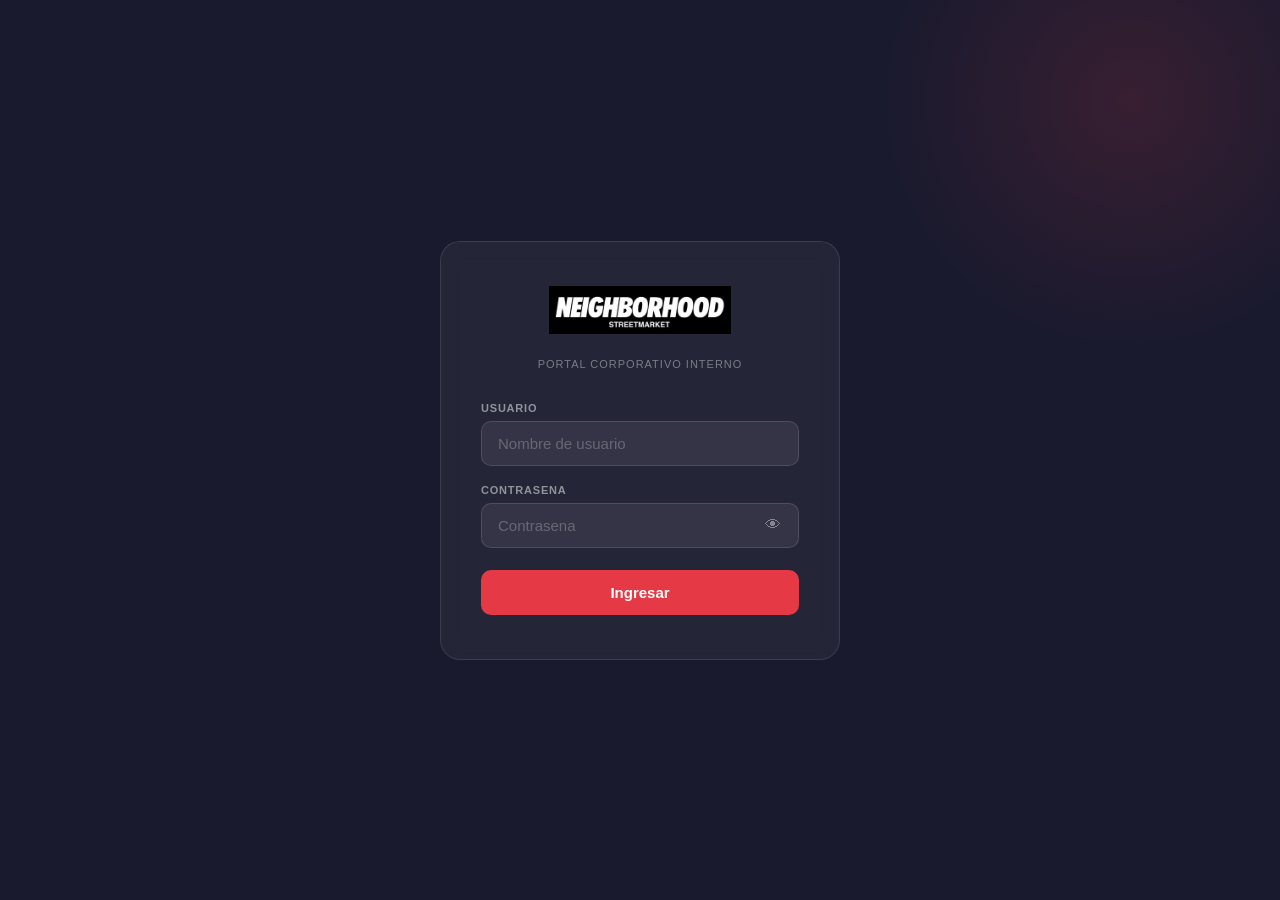
==== commit 6049d1fe: "Rename index (7).html to index.html" ====
--- a/index.html
+++ b/index.html
@@ -4,879 +4,418 @@
 <meta charset="UTF-8">
 <meta name="theme-color" content="#1a1a2e">
 <meta name="apple-mobile-web-app-capable" content="yes">
+<meta name="apple-mobile-web-app-status-bar-style" content="black-translucent">
 <meta name="apple-mobile-web-app-title" content="NBHD Intranet">
 <link rel="manifest" href="manifest.json">
-<meta name="viewport" content="width=device-width, initial-scale=1.0">
-<title>Intranet Corporativa</title>
-
+<link rel="apple-touch-icon" href="data:image/svg+xml,<svg xmlns='http://www.w3.org/2000/svg' viewBox='0 0 100 100'><rect width='100' height='100' fill='%231a1a2e'/><text y='.9em' font-size='80' x='10'>🏘️</text></svg>">
+<meta name="viewport" content="width=device-width, initial-scale=1.0, maximum-scale=1.0">
+<meta name="theme-color" content="#1a1a2e">
+<meta name="apple-mobile-web-app-capable" content="yes">
+<meta name="apple-mobile-web-app-title" content="Intranet">
+<title>Intranet NBHD</title>
 <style>
-  :root {
-    --primary: #1a1a2e;
-    --accent: #e63946;
-    --accent2: #457b9d;
-    --surface: #f8f7f4;
-    --surface2: #ffffff;
-    --border: rgba(0,0,0,0.08);
-    --text: #1a1a2e;
-    --text2: #5a5a72;
-    --text3: #9898a8;
-    --radius: 12px;
-    --shadow: 0 2px 16px rgba(0,0,0,0.07);
-  }
-  * { box-sizing: border-box; margin: 0; padding: 0; }
-  body { font-family: 'Segoe UI', Arial, sans-serif; background: var(--surface); color: var(--text); min-height: 100vh; }
-
-  /* ─── LOGIN ─── */
-  #login-screen {
-    min-height: 100vh;
-    display: flex;
-    align-items: center;
-    justify-content: center;
-    background: var(--primary);
-    position: relative;
-    overflow: hidden;
-  }
-  #login-screen::before {
-    content: '';
-    position: absolute;
-    width: 600px; height: 600px;
-    border-radius: 50%;
-    background: radial-gradient(circle, rgba(230,57,70,0.15) 0%, transparent 70%);
-    top: -200px; right: -100px;
-  }
-  #login-screen::after {
-    content: '';
-    position: absolute;
-    width: 400px; height: 400px;
-    border-radius: 50%;
-    background: radial-gradient(circle, rgba(69,123,157,0.2) 0%, transparent 70%);
-    bottom: -100px; left: -100px;
-  }
-  .login-card {
-    background: rgba(255,255,255,0.04);
-    border: 1px solid rgba(255,255,255,0.1);
-    border-radius: 20px;
-    padding: 48px 44px;
-    width: 420px;
-    position: relative;
-    z-index: 1;
-    backdrop-filter: blur(10px);
-  }
-  .login-logo {
-    font-family: 'Segoe UI', Arial, sans-serif; font-weight: 700;
-    font-size: 28px;
-    font-weight: 800;
-    color: #fff;
-    letter-spacing: -1px;
-    margin-bottom: 6px;
-  }
-  .login-logo span { color: var(--accent); }
-  .login-sub {
-    font-size: 13px;
-    color: rgba(255,255,255,0.45);
-    margin-bottom: 36px;
-    letter-spacing: 0.5px;
-  }
-  .login-label {
-    display: block;
-    font-size: 12px;
-    font-weight: 500;
-    color: rgba(255,255,255,0.5);
-    letter-spacing: 0.8px;
-    text-transform: uppercase;
-    margin-bottom: 8px;
-  }
-  .login-input {
-    width: 100%;
-    background: rgba(255,255,255,0.07);
-    border: 1px solid rgba(255,255,255,0.12);
-    border-radius: 10px;
-    padding: 13px 16px;
-    font-size: 15px;
-    color: #fff;
-    margin-bottom: 20px;
-    font-family: 'Segoe UI', Arial, sans-serif;
-    transition: border-color 0.2s;
-    outline: none;
-  }
-  .login-input:focus { border-color: var(--accent); }
-  .login-input::placeholder { color: rgba(255,255,255,0.25); }
-  .login-btn {
-    width: 100%;
-    background: var(--accent);
-    color: #fff;
-    border: none;
-    border-radius: 10px;
-    padding: 14px;
-    font-size: 15px;
-    font-weight: 600;
-    cursor: pointer;
-    font-family: 'Segoe UI', Arial, sans-serif;
-    transition: opacity 0.2s, transform 0.1s;
-    letter-spacing: 0.3px;
-  }
-  .login-btn:hover { opacity: 0.9; }
-  .login-btn:active { transform: scale(0.99); }
-  .login-error { color: #ff6b6b; font-size: 13px; margin-top: 12px; display: none; }
-
-  /* ─── APP SHELL ─── */
-  #app { display: none; min-height: 100vh; flex-direction: column; }
-
-  /* ─── TOP NAV ─── */
-  .topnav {
-    background: var(--primary);
-    padding: 0 32px;
-    display: flex;
-    align-items: center;
-    gap: 0;
-    height: 60px;
-    position: sticky;
-    top: 0;
-    z-index: 100;
-  }
-  .nav-logo {
-    font-family: 'Segoe UI', Arial, sans-serif; font-weight: 700;
-    font-size: 20px;
-    font-weight: 800;
-    color: #fff;
-    letter-spacing: -0.5px;
-    margin-right: 40px;
-    white-space: nowrap;
-  }
-  .nav-logo span { color: var(--accent); }
-  .nav-links { display: flex; align-items: center; gap: 4px; flex: 1; }
-  .nav-link {
-    color: rgba(255,255,255,0.65);
-    text-decoration: none;
-    font-size: 13.5px;
-    font-weight: 500;
-    padding: 8px 14px;
-    border-radius: 8px;
-    transition: all 0.15s;
-    white-space: nowrap;
-    cursor: pointer;
-    letter-spacing: 0.2px;
-  }
-  .nav-link:hover { color: #fff; background: rgba(255,255,255,0.08); }
-  .nav-link.active { color: #fff; background: rgba(230,57,70,0.25); }
-  .nav-right { display: flex; align-items: center; gap: 12px; margin-left: auto; }
-  .nav-user {
-    display: flex; align-items: center; gap: 10px;
-    color: rgba(255,255,255,0.8);
-    font-size: 13.5px;
-  }
-  .nav-avatar {
-    width: 32px; height: 32px;
-    border-radius: 50%;
-    background: var(--accent);
-    display: flex; align-items: center; justify-content: center;
-    font-size: 13px; font-weight: 700; color: #fff;
-    font-family: 'Segoe UI', Arial, sans-serif; font-weight: 700;
-  }
-  .nav-logout {
-    background: rgba(255,255,255,0.08);
-    border: 1px solid rgba(255,255,255,0.1);
-    border-radius: 7px;
-    color: rgba(255,255,255,0.6);
-    font-size: 12px;
-    padding: 5px 11px;
-    cursor: pointer;
-    font-family: 'Segoe UI', Arial, sans-serif;
-    transition: all 0.15s;
-  }
-  .nav-logout:hover { background: rgba(255,255,255,0.15); color: #fff; }
-
-  /* ─── MAIN ─── */
-  .main { flex: 1; padding: 32px; max-width: 1400px; margin: 0 auto; width: 100%; }
-
-  /* ─── PAGES ─── */
-  .page { display: none; }
-  .page.active { display: block; }
-
-  /* ─── HOME PAGE ─── */
-  .home-grid {
-    display: grid;
-    grid-template-columns: 1fr 1fr 1fr;
-    gap: 24px;
-  }
-  .home-grid .calendar-widget { grid-column: 1 / 3; }
-  .home-grid .todo-widget { grid-column: 3 / 4; grid-row: 1 / 3; }
-  .home-grid .notes-widget { grid-column: 1 / 3; }
-
-  .widget {
-    background: var(--surface2);
-    border-radius: var(--radius);
-    border: 1px solid var(--border);
-    box-shadow: var(--shadow);
-    overflow: hidden;
-  }
-  .widget-header {
-    padding: 18px 22px 14px;
-    border-bottom: 1px solid var(--border);
-    display: flex;
-    align-items: center;
-    justify-content: space-between;
-  }
-  .widget-title {
-    font-family: 'Segoe UI', Arial, sans-serif; font-weight: 700;
-    font-size: 16px;
-    font-weight: 700;
-    color: var(--text);
-    letter-spacing: -0.3px;
-  }
-  .widget-badge {
-    background: var(--accent);
-    color: #fff;
-    font-size: 11px;
-    font-weight: 600;
-    padding: 3px 9px;
-    border-radius: 20px;
-  }
-  .widget-body { padding: 20px 22px; }
-
-  /* ─── CALENDAR ─── */
-  .cal-nav {
-    display: flex; align-items: center; justify-content: space-between;
-    margin-bottom: 16px;
-  }
-  .cal-month {
-    font-family: 'Segoe UI', Arial, sans-serif; font-weight: 700;
-    font-size: 17px; font-weight: 700;
-    letter-spacing: -0.3px;
-  }
-  .cal-arrow {
-    width: 30px; height: 30px;
-    border: 1px solid var(--border);
-    border-radius: 7px;
-    background: none;
-    cursor: pointer;
-    font-size: 16px;
-    display: flex; align-items: center; justify-content: center;
-    color: var(--text2);
-    transition: all 0.15s;
-  }
-  .cal-arrow:hover { background: var(--surface); border-color: rgba(0,0,0,0.15); }
-  .cal-grid { display: grid; grid-template-columns: repeat(7, 1fr); gap: 3px; }
-  .cal-day-name {
-    text-align: center;
-    font-size: 11px;
-    font-weight: 600;
-    color: var(--text3);
-    text-transform: uppercase;
-    letter-spacing: 0.5px;
-    padding: 4px 0 8px;
-  }
-  .cal-day {
-    aspect-ratio: 1;
-    display: flex; flex-direction: column;
-    align-items: center; justify-content: center;
-    border-radius: 8px;
-    font-size: 13px;
-    cursor: pointer;
-    position: relative;
-    transition: all 0.15s;
-    color: var(--text);
-    gap: 2px;
-  }
-  .cal-day:hover { background: var(--surface); }
-  .cal-day.today { background: var(--primary); color: #fff; font-weight: 600; }
-  .cal-day.has-event::after {
-    content: '';
-    width: 4px; height: 4px;
-    border-radius: 50%;
-    background: var(--accent);
-    position: absolute;
-    bottom: 4px;
-  }
-  .cal-day.today.has-event::after { background: rgba(255,255,255,0.7); }
-  .cal-day.other-month { color: var(--text3); }
-  .cal-day.selected { background: var(--accent); color: #fff; }
-  .cal-day.selected.today { background: var(--accent); }
-
-  .events-list { margin-top: 18px; display: flex; flex-direction: column; gap: 8px; }
-  .event-item {
-    display: flex; align-items: flex-start; gap: 12px;
-    padding: 10px 13px;
-    border-radius: 9px;
-    border: 1px solid var(--border);
-    background: var(--surface);
-    transition: all 0.15s;
-  }
-  .event-item:hover { border-color: rgba(0,0,0,0.15); }
-  .event-dot {
-    width: 10px; height: 10px; border-radius: 50%;
-    margin-top: 4px; flex-shrink: 0;
-  }
-  .event-info { flex: 1; min-width: 0; }
-  .event-title { font-size: 13.5px; font-weight: 500; }
-  .event-date { font-size: 12px; color: var(--text3); margin-top: 1px; }
-  .event-actions { display: flex; gap: 6px; }
-  .btn-small {
-    padding: 4px 10px;
-    border-radius: 6px;
-    font-size: 12px;
-    cursor: pointer;
-    font-family: 'Segoe UI', Arial, sans-serif;
-    border: 1px solid var(--border);
-    background: none;
-    color: var(--text2);
-    transition: all 0.15s;
-  }
-  .btn-small:hover { background: var(--surface); }
-  .btn-small.danger:hover { background: #fff0f0; color: var(--accent); border-color: rgba(230,57,70,0.2); }
-
-  .add-event-form {
-    margin-top: 16px;
-    padding: 14px;
-    background: var(--surface);
-    border-radius: 10px;
-    border: 1px solid var(--border);
-    display: none;
-  }
-  .add-event-form.open { display: block; }
-  .form-row { display: flex; gap: 8px; }
-  .form-input {
-    flex: 1;
-    border: 1px solid var(--border);
-    border-radius: 8px;
-    padding: 9px 12px;
-    font-size: 13.5px;
-    font-family: 'Segoe UI', Arial, sans-serif;
-    color: var(--text);
-    background: #fff;
-    outline: none;
-    transition: border-color 0.15s;
-  }
-  .form-input:focus { border-color: var(--accent2); }
-  .btn-primary {
-    background: var(--primary);
-    color: #fff;
-    border: none;
-    border-radius: 8px;
-    padding: 9px 16px;
-    font-size: 13.5px;
-    font-weight: 500;
-    cursor: pointer;
-    font-family: 'Segoe UI', Arial, sans-serif;
-    transition: opacity 0.15s;
-    white-space: nowrap;
-  }
-  .btn-primary:hover { opacity: 0.85; }
-  .btn-outline {
-    background: none;
-    color: var(--text2);
-    border: 1px solid var(--border);
-    border-radius: 8px;
-    padding: 9px 16px;
-    font-size: 13.5px;
-    cursor: pointer;
-    font-family: 'Segoe UI', Arial, sans-serif;
-    transition: all 0.15s;
-  }
-  .btn-outline:hover { background: var(--surface); }
-
-  /* ─── TODO ─── */
-  .todo-add {
-    display: flex; gap: 8px; margin-bottom: 14px;
-  }
-  .todo-list { display: flex; flex-direction: column; gap: 6px; max-height: 420px; overflow-y: auto; }
-  .todo-item {
-    display: flex; align-items: center; gap: 10px;
-    padding: 10px 12px;
-    border-radius: 9px;
-    border: 1px solid var(--border);
-    background: var(--surface);
-    transition: all 0.15s;
-    group: true;
-  }
-  .todo-item:hover { border-color: rgba(0,0,0,0.14); }
-  .todo-check {
-    width: 18px; height: 18px;
-    border: 2px solid var(--border);
-    border-radius: 5px;
-    cursor: pointer;
-    flex-shrink: 0;
-    display: flex; align-items: center; justify-content: center;
-    transition: all 0.15s;
-    background: #fff;
-  }
-  .todo-check.done { background: #22c55e; border-color: #22c55e; }
-  .todo-check.done::after { content: '✓'; color: #fff; font-size: 11px; font-weight: 700; }
-  .todo-text { flex: 1; font-size: 13.5px; color: var(--text); }
-  .todo-text.done { text-decoration: line-through; color: var(--text3); }
-  .todo-del {
-    opacity: 0;
-    background: none;
-    border: none;
-    cursor: pointer;
-    color: var(--text3);
-    font-size: 16px;
-    padding: 2px 5px;
-    border-radius: 5px;
-    transition: all 0.15s;
-  }
-  .todo-item:hover .todo-del { opacity: 1; }
-  .todo-del:hover { color: var(--accent); background: #fff0f0; }
-
-  /* ─── NOTES / PIZARRA ─── */
-  .notes-area {
-    width: 100%;
-    min-height: 160px;
-    border: 1px solid var(--border);
-    border-radius: 10px;
-    padding: 14px;
-    font-size: 14px;
-    font-family: 'Segoe UI', Arial, sans-serif;
-    color: var(--text);
-    background: #fffef7;
-    resize: vertical;
-    outline: none;
-    line-height: 1.7;
-    transition: border-color 0.15s;
-  }
-  .notes-area:focus { border-color: var(--accent2); }
-  .notes-actions { display: flex; justify-content: space-between; align-items: center; margin-top: 10px; }
-  .notes-saved { font-size: 12px; color: var(--text3); }
-
-  /* ─── DEPARTMENTS NAV ─── */
-  .dept-bar {
-    display: flex; gap: 12px; margin-bottom: 28px;
-    padding: 16px 20px;
-    background: var(--surface2);
-    border-radius: var(--radius);
-    border: 1px solid var(--border);
-    flex-wrap: wrap;
-  }
-  .dept-bar-title {
-    font-family: 'Segoe UI', Arial, sans-serif; font-weight: 700;
-    font-size: 13px;
-    font-weight: 700;
-    color: var(--text3);
-    letter-spacing: 0.5px;
-    text-transform: uppercase;
-    align-self: center;
-    margin-right: 4px;
-  }
-  .dept-btn {
-    display: flex; align-items: center; gap: 8px;
-    padding: 9px 18px;
-    border-radius: 9px;
-    border: 1px solid var(--border);
-    background: var(--surface);
-    color: var(--text);
-    font-size: 13.5px;
-    font-weight: 500;
-    cursor: pointer;
-    font-family: 'Segoe UI', Arial, sans-serif;
-    text-decoration: none;
-    transition: all 0.15s;
-  }
-  .dept-btn:hover { background: var(--primary); color: #fff; border-color: var(--primary); }
-  .dept-btn .dept-icon { font-size: 15px; }
-
-  /* ─── GASTO SECTION ─── */
-  .gasto-section {
-    margin-top: 32px;
-    padding: 20px 22px;
-    background: linear-gradient(135deg, var(--primary) 0%, #2a2a4a 100%);
-    border-radius: var(--radius);
-    display: flex; align-items: center; justify-content: space-between;
-    gap: 20px;
-  }
-  .gasto-info h3 {
-    font-family: 'Segoe UI', Arial, sans-serif; font-weight: 700;
-    font-size: 18px; font-weight: 800;
-    color: #fff; letter-spacing: -0.3px;
-    margin-bottom: 4px;
-  }
-  .gasto-info p { font-size: 13px; color: rgba(255,255,255,0.55); }
-  .btn-accent {
-    background: var(--accent);
-    color: #fff;
-    border: none;
-    border-radius: 10px;
-    padding: 12px 22px;
-    font-size: 14px;
-    font-weight: 600;
-    cursor: pointer;
-    font-family: 'Segoe UI', Arial, sans-serif;
-    white-space: nowrap;
-    transition: all 0.15s;
-    text-decoration: none;
-    display: inline-flex; align-items: center; gap: 8px;
-  }
-  .btn-accent:hover { opacity: 0.9; transform: translateY(-1px); }
-
-  /* ─── EXPENSE FORM PAGE ─── */
-  .page-header {
-    margin-bottom: 28px;
-    display: flex; align-items: center; gap: 16px;
-  }
-  .page-back {
-    background: none;
-    border: 1px solid var(--border);
-    border-radius: 8px;
-    padding: 8px 14px;
-    font-size: 13px;
-    cursor: pointer;
-    font-family: 'Segoe UI', Arial, sans-serif;
-    color: var(--text2);
-    transition: all 0.15s;
-    display: flex; align-items: center; gap: 6px;
-  }
-  .page-back:hover { background: var(--surface); }
-  .page-title {
-    font-family: 'Segoe UI', Arial, sans-serif; font-weight: 700;
-    font-size: 26px; font-weight: 800;
-    color: var(--text); letter-spacing: -0.8px;
-  }
-
-  .expense-form-card {
-    background: var(--surface2);
-    border-radius: var(--radius);
-    border: 1px solid var(--border);
-    box-shadow: var(--shadow);
-    padding: 30px 32px;
-    max-width: 700px;
-  }
-  .form-section-title {
-    font-family: 'Segoe UI', Arial, sans-serif; font-weight: 700;
-    font-size: 13px; font-weight: 700;
-    color: var(--text3);
-    letter-spacing: 0.8px;
-    text-transform: uppercase;
-    margin-bottom: 16px;
-    margin-top: 24px;
-    padding-bottom: 8px;
-    border-bottom: 1px solid var(--border);
-  }
-  .form-section-title:first-child { margin-top: 0; }
-  .form-grid { display: grid; grid-template-columns: 1fr 1fr; gap: 16px; }
-  .form-field { display: flex; flex-direction: column; gap: 6px; }
-  .form-field.full { grid-column: 1 / -1; }
-  .form-label { font-size: 12.5px; font-weight: 500; color: var(--text2); letter-spacing: 0.2px; }
-  .form-control {
-    border: 1px solid var(--border);
-    border-radius: 9px;
-    padding: 10px 13px;
-    font-size: 14px;
-    font-family: 'Segoe UI', Arial, sans-serif;
-    color: var(--text);
-    background: #fff;
-    outline: none;
-    transition: border-color 0.15s;
-    width: 100%;
-  }
-  .form-control:focus { border-color: var(--accent2); }
-  select.form-control { cursor: pointer; }
-
-  /* expense rows */
-  .expense-rows { display: flex; flex-direction: column; gap: 10px; margin-bottom: 14px; }
-  .expense-row {
-    display: grid;
-    grid-template-columns: 20px 130px 1fr 120px 110px 28px;
-    gap: 8px;
-    align-items: center;
-    padding: 10px 12px;
-    background: var(--surface);
-    border-radius: 9px;
-    border: 1px solid var(--border);
-  }
-  .expense-row-header {
-    display: grid;
-    grid-template-columns: 20px 130px 1fr 120px 110px 28px;
-    gap: 8px;
-    padding: 6px 12px;
-    margin-bottom: -4px;
-  }
-  .expense-row-header span {
-    font-size: 10px;
-    font-weight: 700;
-    color: var(--text3);
-    text-transform: uppercase;
-    letter-spacing: 0.5px;
-  }
-  .expense-row-num {
-    font-size: 11px;
-    font-weight: 600;
-    color: var(--text3);
-    white-space: nowrap;
-  }
-  .btn-add-row {
-    display: flex; align-items: center; gap: 7px;
-    padding: 9px 14px;
-    border: 1px dashed rgba(0,0,0,0.15);
-    border-radius: 9px;
-    background: none;
-    color: var(--text3);
-    font-size: 13px;
-    cursor: pointer;
-    font-family: 'Segoe UI', Arial, sans-serif;
-    transition: all 0.15s;
-    width: 100%;
-    justify-content: center;
-  }
-  .btn-add-row:hover { background: var(--surface); color: var(--text2); border-color: rgba(0,0,0,0.25); }
-  .btn-del-row {
-    background: none; border: none; cursor: pointer;
-    color: var(--text3); font-size: 18px;
-    padding: 4px; border-radius: 6px;
-    transition: all 0.15s;
-  }
-  .btn-del-row:hover { color: var(--accent); background: #fff0f0; }
-
-  /* upload zone */
-  .upload-zone {
-    border: 2px dashed var(--border);
-    border-radius: 10px;
-    padding: 28px 20px;
-    text-align: center;
-    cursor: pointer;
-    transition: all 0.2s;
-    position: relative;
-  }
-  .upload-zone:hover { border-color: var(--accent2); background: rgba(69,123,157,0.04); }
-  .upload-zone input[type=file] {
-    position: absolute; inset: 0; opacity: 0; cursor: pointer; width: 100%; height: 100%;
-  }
-  .upload-icon { font-size: 28px; margin-bottom: 8px; }
-  .upload-text { font-size: 13.5px; color: var(--text2); }
-  .upload-sub { font-size: 12px; color: var(--text3); margin-top: 4px; }
-  .upload-preview {
-    display: grid;
-    grid-template-columns: repeat(auto-fill, minmax(140px, 1fr));
-    gap: 10px;
-    margin-top: 14px;
-  }
-  .upload-thumb-card {
-    position: relative;
-    border-radius: 10px;
-    overflow: hidden;
-    border: 1px solid var(--border);
-    background: var(--surface);
-    aspect-ratio: 1;
-  }
-  .upload-thumb-card img {
-    width: 100%; height: 100%;
-    object-fit: cover;
-    display: block;
-  }
-  .upload-thumb-card .del-btn {
-    position: absolute; top: 6px; right: 6px;
-    width: 22px; height: 22px;
-    border-radius: 50%;
-    background: rgba(230,57,70,0.9);
-    border: none; color: #fff;
-    font-size: 13px; font-weight: 700;
-    cursor: pointer;
-    display: flex; align-items: center; justify-content: center;
-    opacity: 0; transition: opacity 0.15s;
-  }
-  .upload-thumb-card:hover .del-btn { opacity: 1; }
-  .upload-thumb-card .img-name {
-    position: absolute; bottom: 0; left: 0; right: 0;
-    background: rgba(26,26,46,0.7);
-    color: #fff; font-size: 10px;
-    padding: 4px 7px;
-    white-space: nowrap; overflow: hidden; text-overflow: ellipsis;
-  }
-  .upload-file-tag {
-    display: flex; align-items: center; gap: 6px;
-    padding: 4px 10px;
-    background: var(--surface);
-    border: 1px solid var(--border);
-    border-radius: 6px;
-    font-size: 12px; color: var(--text2);
-  }
-
-  .total-bar {
-    display: flex; align-items: center; justify-content: space-between;
-    padding: 14px 16px;
-    background: var(--surface);
-    border-radius: 10px;
-    border: 1px solid var(--border);
-    margin: 16px 0;
-  }
-  .total-label { font-size: 14px; font-weight: 500; color: var(--text2); }
-  .total-amount {
-    font-family: 'Segoe UI', Arial, sans-serif; font-weight: 700;
-    font-size: 22px; font-weight: 800;
-    color: var(--text); letter-spacing: -0.5px;
-  }
-
-  .form-actions { display: flex; gap: 10px; margin-top: 24px; }
-
-  /* ─── SUCCESS MESSAGE ─── */
-  .success-msg {
-    display: none;
-    text-align: center;
-    padding: 40px 20px;
-  }
-  .success-msg.show { display: block; }
-  .success-icon {
-    width: 64px; height: 64px;
-    border-radius: 50%;
-    background: #dcfce7;
-    display: flex; align-items: center; justify-content: center;
-    font-size: 28px;
-    margin: 0 auto 16px;
-  }
-  .success-msg h3 {
-    font-family: 'Segoe UI', Arial, sans-serif; font-weight: 700;
-    font-size: 20px; font-weight: 700;
-    margin-bottom: 8px;
-  }
-  .success-msg p { font-size: 14px; color: var(--text2); }
-
-  /* ─── COLOR DOTS ─── */
-  .color-picker { display: flex; gap: 6px; }
-  .color-dot {
-    width: 18px; height: 18px;
-    border-radius: 50%;
-    cursor: pointer;
-    border: 2px solid transparent;
-    transition: border-color 0.15s;
-  }
-  .color-dot.selected { border-color: var(--text); }
-
-  /* ─── SCROLLBAR ─── */
-  ::-webkit-scrollbar { width: 5px; }
-  ::-webkit-scrollbar-track { background: transparent; }
-  ::-webkit-scrollbar-thumb { background: rgba(0,0,0,0.1); border-radius: 10px; }
-
-  /* ─── GREETING ─── */
-  .greeting {
-    margin-bottom: 24px;
-    display: flex; align-items: flex-end; justify-content: space-between;
-  }
-  .greeting h2 {
-    font-family: 'Segoe UI', Arial, sans-serif; font-weight: 700;
-    font-size: 28px; font-weight: 800;
-    letter-spacing: -0.8px;
-    color: var(--text);
-  }
-  .greeting h2 span { color: var(--accent); }
-  .greeting-date { font-size: 13px; color: var(--text3); }
-
-  @media (max-width: 900px) {
-    .home-grid { grid-template-columns: 1fr; }
-    .home-grid .calendar-widget { grid-column: 1; }
-    .home-grid .todo-widget { grid-column: 1; grid-row: auto; }
-    .home-grid .notes-widget { grid-column: 1; }
-    .form-grid { grid-template-columns: 1fr; }
-    .expense-row { grid-template-columns: 1fr 1fr; }
-    .expense-row-header { display: none; }
-    .main { padding: 16px; }
-    .topnav { padding: 0 16px; }
-  }
+*{box-sizing:border-box;margin:0;padding:0}
+body{font-family:'Segoe UI',Arial,sans-serif;background:#f8f7f4;color:#1a1a2e;min-height:100vh}
+:root{--primary:#1a1a2e;--accent:#e63946;--accent2:#457b9d;--surface:#f8f7f4;--surface2:#fff;--border:rgba(0,0,0,0.08);--text:#1a1a2e;--text2:#5a5a72;--text3:#9898a8;--radius:12px;--shadow:0 2px 16px rgba(0,0,0,0.07)}
+
+/* LOGIN */
+#login-screen{min-height:100vh;display:flex;align-items:center;justify-content:center;background:var(--primary);position:relative;overflow:hidden}
+#login-screen::before{content:'';position:absolute;width:500px;height:500px;border-radius:50%;background:radial-gradient(circle,rgba(230,57,70,.15) 0%,transparent 70%);top:-150px;right:-100px}
+.login-card{background:rgba(255,255,255,.05);border:1px solid rgba(255,255,255,.1);border-radius:20px;padding:44px 40px;width:400px;position:relative;z-index:1;backdrop-filter:blur(10px)}
+.login-card img{display:block;margin:0 auto 24px;height:48px;width:auto}
+.login-sub{font-size:11px;color:rgba(255,255,255,.4);letter-spacing:1px;text-transform:uppercase;text-align:center;margin-bottom:32px}
+.login-label{display:block;font-size:11px;font-weight:600;color:rgba(255,255,255,.5);letter-spacing:.8px;text-transform:uppercase;margin-bottom:7px}
+.login-input{width:100%;background:rgba(255,255,255,.07);border:1px solid rgba(255,255,255,.12);border-radius:10px;padding:13px 16px;font-size:15px;color:#fff;margin-bottom:18px;font-family:inherit;outline:none;transition:border-color .2s}
+.login-input:focus{border-color:var(--accent)}
+.login-input::placeholder{color:rgba(255,255,255,.25)}
+.pass-wrap{position:relative;margin-bottom:18px}
+.pass-wrap .login-input{margin-bottom:0;padding-right:46px}
+.pass-eye{position:absolute;right:14px;top:50%;transform:translateY(-50%);background:none;border:none;color:rgba(255,255,255,.4);cursor:pointer;font-size:16px;padding:4px}
+.login-btn{width:100%;background:var(--accent);color:#fff;border:none;border-radius:10px;padding:14px;font-size:15px;font-weight:600;cursor:pointer;font-family:inherit;margin-top:4px}
+.login-btn:active{opacity:.9}
+.login-error{color:#ff6b6b;font-size:13px;margin-top:12px;display:none;text-align:center}
+
+/* APP */
+#app{display:none;min-height:100vh;flex-direction:column}
+
+/* NAV */
+.topnav{background:var(--primary);padding:0 28px;display:flex;align-items:center;min-height:56px;position:sticky;top:0;z-index:100;flex-wrap:wrap;gap:0}
+.nav-logo img{height:28px;width:auto;display:block}
+.nav-logo{margin-right:28px;padding:6px 0}
+.nav-links{display:flex;align-items:center;gap:2px;flex:1;overflow-x:auto;padding:6px 0;scrollbar-width:none}
+.nav-links::-webkit-scrollbar{display:none}
+.nav-link{color:rgba(255,255,255,.65);text-decoration:none;font-size:13px;font-weight:500;padding:7px 12px;border-radius:7px;cursor:pointer;white-space:nowrap;transition:all .15s;flex-shrink:0}
+.nav-link:hover,.nav-link.active{color:#fff;background:rgba(255,255,255,.1)}
+.nav-right{display:flex;align-items:center;gap:10px;margin-left:auto;padding:6px 0}
+.nav-avatar{width:30px;height:30px;border-radius:50%;background:var(--accent);display:flex;align-items:center;justify-content:center;font-size:12px;font-weight:700;color:#fff}
+.nav-user{display:flex;align-items:center;gap:8px;color:rgba(255,255,255,.8);font-size:13px}
+.nav-user span{display:none}
+.nav-logout{background:rgba(255,255,255,.08);border:1px solid rgba(255,255,255,.1);border-radius:7px;color:rgba(255,255,255,.6);font-size:12px;padding:5px 10px;cursor:pointer;font-family:inherit}
+
+/* MAIN */
+.main{flex:1;padding:24px;max-width:1400px;margin:0 auto;width:100%}
+
+/* PAGES */
+.page{display:none}.page.active{display:block}
+
+/* GREETING */
+.greeting{margin-bottom:20px}
+.greeting h2{font-size:24px;font-weight:700;letter-spacing:-.5px}
+.greeting h2 span{color:var(--accent)}
+.greeting-sub{font-size:13px;color:var(--text2);margin-top:3px}
+
+/* DEPT BAR */
+.dept-bar{display:flex;gap:8px;margin-bottom:20px;padding:14px 16px;background:var(--surface2);border-radius:var(--radius);border:1px solid var(--border);overflow-x:auto;flex-wrap:nowrap;scrollbar-width:none}
+.dept-bar::-webkit-scrollbar{display:none}
+.dept-btn{display:flex;align-items:center;gap:7px;padding:8px 14px;border-radius:8px;border:1px solid var(--border);background:var(--surface);color:var(--text);font-size:13px;font-weight:500;cursor:pointer;font-family:inherit;white-space:nowrap;flex-shrink:0;transition:all .15s;text-decoration:none}
+.dept-btn:hover{background:var(--primary);color:#fff;border-color:var(--primary)}
+
+/* GRID */
+.home-grid{display:grid;grid-template-columns:1fr 1fr 1fr;gap:20px}
+.home-grid .cal-day-num{font-size:12px;font-weight:500;color:var(--text2);width:22px;height:22px;display:flex;align-items:center;justify-content:center;margin-bottom:2px}
+.cal-ev-chip{font-size:10px;font-weight:600;color:#fff;padding:1px 5px;border-radius:3px;margin-bottom:2px;white-space:nowrap;overflow:hidden;text-overflow:ellipsis;cursor:pointer;display:block;line-height:1.6}
+.cal-ev-chip:hover{opacity:.85}
+.cal-ev-more{font-size:10px;color:var(--text3);padding:0 3px}
+.cal-widget{grid-column:1/3}
+.home-grid .todo-widget{grid-column:3/4;grid-row:1/2}
+.home-grid .notes-widget{grid-column:1/3;grid-row:2/3}
+.home-grid .resumen-widget{grid-column:3/4;grid-row:2/3}
+
+/* WIDGET */
+.widget{background:var(--surface2);border-radius:var(--radius);border:1px solid var(--border);box-shadow:var(--shadow);overflow:hidden}
+.widget-header{padding:16px 20px 12px;border-bottom:1px solid var(--border);display:flex;align-items:center;justify-content:space-between}
+.widget-title{font-size:15px;font-weight:700}
+.widget-badge{background:var(--accent);color:#fff;font-size:11px;font-weight:600;padding:2px 8px;border-radius:20px}
+.widget-body{padding:16px 20px}
+
+/* CALENDAR */
+.cal-nav{display:flex;align-items:center;justify-content:space-between;margin-bottom:12px}
+.cal-month{font-size:16px;font-weight:700}
+.cal-arrow{width:28px;height:28px;border:1px solid var(--border);border-radius:6px;background:none;cursor:pointer;font-size:14px;display:flex;align-items:center;justify-content:center;color:var(--text2)}
+.cal-grid{display:grid;grid-template-columns:repeat(7,1fr);border-left:1px solid var(--border);border-top:1px solid var(--border)}
+.cal-day-name{text-align:center;font-size:10px;font-weight:700;color:var(--text3);text-transform:uppercase;padding:6px 0;background:var(--surface2);border-right:1px solid var(--border);border-bottom:1px solid var(--border)}
+.cal-day{min-height:80px;padding:3px;border-right:1px solid var(--border);border-bottom:1px solid var(--border);cursor:pointer;background:var(--card);overflow:hidden;vertical-align:top}
+.cal-day:hover{background:var(--surface)}
+.cal-day.other-month{background:var(--surface);opacity:.5}
+.cal-day.today{background:#fff8f8}
+.cal-day.today .cal-day-num{background:var(--accent);color:#fff;border-radius:50%}
+.cal-day.has-event::after{content:'';width:4px;height:4px;border-radius:50%;background:var(--accent);position:absolute;bottom:3px}
+.cal-day.today.has-event::after{background:rgba(255,255,255,.7)}
+.cal-day.other-month{color:var(--text3)}
+.events-list{margin-top:14px;display:flex;flex-direction:column;gap:7px}
+.event-item{display:flex;align-items:flex-start;gap:10px;padding:9px 12px;border-radius:8px;border:1px solid var(--border);background:var(--surface)}
+.event-dot{width:9px;height:9px;border-radius:50%;margin-top:4px;flex-shrink:0}
+.event-info{flex:1;min-width:0}
+.event-title{font-size:13px;font-weight:500}
+.event-date{font-size:11px;color:var(--text3);margin-top:1px}
+.add-evt-form{margin-top:14px;padding:12px;background:var(--surface);border-radius:9px;border:1px solid var(--border);display:none}
+.add-evt-form.open{display:block}
+.color-picker{display:flex;gap:5px;align-items:center}
+.color-dot{width:16px;height:16px;border-radius:50%;cursor:pointer;border:2px solid transparent;transition:border-color .15s;flex-shrink:0}
+.color-dot.sel{border-color:var(--text)}
+
+/* TODO */
+.todo-add{display:flex;gap:8px;margin-bottom:12px}
+.todo-list{display:flex;flex-direction:column;gap:5px;max-height:180px;overflow-y:auto}
+.todo-item{display:flex;align-items:center;gap:9px;padding:9px 11px;border-radius:8px;border:1px solid var(--border);background:var(--surface)}
+.todo-check{width:17px;height:17px;border:2px solid var(--border);border-radius:4px;cursor:pointer;flex-shrink:0;display:flex;align-items:center;justify-content:center;background:#fff;transition:all .15s}
+.todo-check.done{background:#22c55e;border-color:#22c55e}
+.todo-check.done::after{content:"2713";color:#fff;font-size:11px;font-weight:700}
+.todo-text{flex:1;font-size:13px}
+.todo-text.done{text-decoration:line-through;color:var(--text3)}
+.todo-del{opacity:0;background:none;border:none;cursor:pointer;color:var(--text3);font-size:15px;padding:2px 4px;border-radius:4px}
+.todo-item:hover .todo-del{opacity:1}
+
+/* NOTES */
+.notes-area{width:100%;min-height:140px;border:1px solid var(--border);border-radius:9px;padding:12px;font-size:14px;font-family:inherit;color:var(--text);background:#fffef7;resize:vertical;outline:none;line-height:1.7}
+.notes-area:focus{border-color:var(--accent2)}
+
+/* BANNERS */
+.banner{background:linear-gradient(135deg,var(--primary) 0%,#2a2a4a 100%);border-radius:var(--radius);padding:18px 22px;display:flex;align-items:center;justify-content:space-between;gap:16px;margin-top:18px;flex-wrap:wrap}
+.banner h3{font-size:17px;font-weight:700;color:#fff;margin-bottom:3px}
+.banner p{font-size:12px;color:rgba(255,255,255,.5)}
+.btn-accent{background:var(--accent);color:#fff;border:none;border-radius:9px;padding:11px 20px;font-size:13.5px;font-weight:600;cursor:pointer;font-family:inherit;display:inline-flex;align-items:center;gap:7px;transition:opacity .15s;white-space:nowrap}
+.btn-accent:hover{opacity:.9}
+.btn-accent.blue{background:#457b9d}
+.btn-accent.dark{background:#2d3748}
+
+/* BRANDS */
+.brands-bar{background:var(--surface2);border:1px solid var(--border);border-radius:var(--radius);padding:18px 24px;margin-top:18px;text-align:center}
+.brands-bar .brands-title{font-size:10px;font-weight:700;color:var(--text3);text-transform:uppercase;letter-spacing:1px;margin-bottom:14px}
+
+/* INPUTS */
+.form-input{flex:1;border:1px solid var(--border);border-radius:8px;padding:9px 12px;font-size:14px;font-family:inherit;color:var(--text);background:#fff;outline:none;transition:border-color .15s}
+.form-input:focus{border-color:var(--accent2)}
+.form-control{width:100%;border:1px solid var(--border);border-radius:9px;padding:12px 14px;font-size:15px;font-family:inherit;color:var(--text);background:#fff;outline:none;transition:border-color .15s}
+.form-control:focus{border-color:var(--accent2)}
+select.form-control{cursor:pointer}
+.form-label{font-size:12px;font-weight:600;color:var(--text2);display:block;margin-bottom:5px}
+.form-field{display:flex;flex-direction:column}
+.form-field.full{grid-column:1/-1}
+.form-grid{display:grid;grid-template-columns:1fr 1fr;gap:14px}
+.form-section-title{font-size:10px;font-weight:700;color:var(--text3);text-transform:uppercase;letter-spacing:.8px;padding-bottom:8px;border-bottom:2px solid var(--primary);margin:20px 0 14px;grid-column:1/-1}
+
+/* BUTTONS */
+.btn-primary{background:var(--primary);color:#fff;border:none;border-radius:8px;padding:11px 18px;font-size:14px;font-weight:600;cursor:pointer;font-family:inherit;transition:opacity .15s;white-space:nowrap}
+.btn-primary:hover{opacity:.85}
+.btn-outline{background:none;color:var(--text2);border:1px solid var(--border);border-radius:8px;padding:11px 18px;font-size:14px;cursor:pointer;font-family:inherit;transition:all .15s}
+.btn-outline:hover{background:var(--surface)}
+.btn-small{padding:4px 10px;border-radius:6px;font-size:12px;cursor:pointer;font-family:inherit;border:1px solid var(--border);background:none;color:var(--text2);transition:all .15s}
+.btn-small:hover{background:var(--surface)}
+.btn-small.danger:hover{background:#fff0f0;color:var(--accent);border-color:rgba(230,57,70,.2)}
+
+/* PAGE HEADER */
+.page-header{margin-bottom:22px;display:flex;align-items:center;gap:14px;flex-wrap:wrap}
+.page-back{background:none;border:1px solid var(--border);border-radius:8px;padding:7px 13px;font-size:13px;cursor:pointer;font-family:inherit;color:var(--text2)}
+.page-title{font-size:22px;font-weight:700;letter-spacing:-.5px}
+
+/* EXPENSE FORM */
+.expense-form-card{background:var(--surface2);border-radius:var(--radius);border:1px solid var(--border);box-shadow:var(--shadow);padding:24px;max-width:780px}
+.expense-row-header{display:grid;grid-template-columns:22px 120px 1fr 110px 100px 28px;gap:8px;padding:5px 12px;margin-bottom:-4px}
+.expense-row-header span{font-size:10px;font-weight:700;color:var(--text3);text-transform:uppercase;letter-spacing:.5px}
+.expense-rows{display:flex;flex-direction:column;gap:8px;margin-bottom:12px}
+.expense-row{display:grid;grid-template-columns:22px 120px 1fr 110px 100px 28px;gap:8px;align-items:center;padding:10px 12px;background:var(--surface);border-radius:9px;border:1px solid var(--border)}
+.expense-row-num{font-size:11px;font-weight:600;color:var(--text3)}
+.btn-add-row{display:flex;align-items:center;justify-content:center;gap:7px;padding:10px;border:1px dashed rgba(0,0,0,.15);border-radius:9px;background:none;color:var(--text3);font-size:13px;cursor:pointer;font-family:inherit;width:100%;transition:all .15s}
+.btn-add-row:hover{background:var(--surface);color:var(--text2)}
+.btn-del-row{background:none;border:none;cursor:pointer;color:var(--text3);font-size:18px;padding:2px;border-radius:5px}
+.btn-del-row:hover{color:var(--accent);background:#fff0f0}
+.total-bar{display:flex;align-items:center;justify-content:space-between;padding:14px 16px;background:var(--primary);border-radius:10px;margin:14px 0}
+.total-label{font-size:13px;color:rgba(255,255,255,.6)}
+.total-amount{font-size:22px;font-weight:700;color:#fff}
+.form-actions{display:flex;gap:10px;margin-top:20px}
+.upload-preview{display:grid;grid-template-columns:repeat(auto-fill,minmax(120px,1fr));gap:10px;margin-top:12px}
+.upload-thumb-card{position:relative;border-radius:9px;overflow:hidden;border:1px solid var(--border);background:var(--surface);aspect-ratio:1}
+.upload-thumb-card img{width:100%;height:100%;object-fit:cover;display:block}
+.upload-thumb-card .del-btn{position:absolute;top:5px;right:5px;width:20px;height:20px;border-radius:50%;background:rgba(230,57,70,.9);border:none;color:#fff;font-size:12px;font-weight:700;cursor:pointer;display:flex;align-items:center;justify-content:center;opacity:0;transition:opacity .15s}
+.upload-thumb-card:hover .del-btn{opacity:1}
+.upload-thumb-card .img-name{position:absolute;bottom:0;left:0;right:0;background:rgba(26,26,46,.7);color:#fff;font-size:9px;padding:3px 6px;white-space:nowrap;overflow:hidden;text-overflow:ellipsis}
+.success-msg{display:none;text-align:center;padding:40px 20px}
+.success-msg.show{display:block}
+.success-icon{width:60px;height:60px;border-radius:50%;background:#dcfce7;display:flex;align-items:center;justify-content:center;font-size:26px;margin:0 auto 14px}
+
+/* PAGOS */
+.pago-filtros{display:flex;gap:8px;margin-bottom:16px;flex-wrap:wrap;align-items:center}
+.pfiltro{background:var(--surface);border:1px solid var(--border);border-radius:7px;padding:6px 13px;font-size:12.5px;cursor:pointer;font-family:inherit;color:var(--text2);transition:all .15s}
+.pfiltro:hover,.pfiltro.active{background:var(--primary);color:#fff;border-color:var(--primary)}
+.pago-card{background:var(--surface2);border:1px solid var(--border);border-radius:11px;margin-bottom:12px;overflow:hidden;box-shadow:var(--shadow)}
+.pago-card-hdr{display:flex;align-items:center;justify-content:space-between;padding:14px 18px;border-bottom:1px solid var(--border);gap:12px;flex-wrap:wrap}
+.pago-nombre{font-size:15px;font-weight:700}
+.pago-sub{font-size:11px;color:var(--text3);margin-top:2px}
+.pago-estado{padding:4px 11px;border-radius:20px;font-size:11px;font-weight:600;white-space:nowrap}
+.pago-estado.pendiente{background:#fef9c3;color:#854d0e}
+.pago-estado.aprobada{background:#dcfce7;color:#166534}
+.pago-estado.pagada{background:#dbeafe;color:#1e40af}
+.pago-monto{font-size:18px;font-weight:700;color:var(--primary)}
+.pago-body{display:grid;grid-template-columns:repeat(auto-fit,minmax(160px,1fr))}
+.pago-dato{padding:10px 18px;border-right:1px solid var(--border);border-bottom:1px solid var(--border)}
+.pago-dato-lbl{font-size:9px;font-weight:700;color:var(--text3);text-transform:uppercase;letter-spacing:.5px;margin-bottom:3px}
+.pago-dato-val{font-size:13px;font-weight:500}
+.pago-footer{padding:10px 18px;display:flex;align-items:center;justify-content:space-between;gap:8px;background:var(--surface);flex-wrap:wrap}
+.pago-footer-info{font-size:11px;color:var(--text3)}
+.pago-empty{text-align:center;padding:40px 20px;color:var(--text3)}
+.pago-empty-icon{font-size:36px;margin-bottom:10px}
+
+/* PROVEEDOR AUTOCOMPLETE */
+.prov-wrap{position:relative}
+.prov-dropdown{position:absolute;top:100%;left:0;right:0;background:#fff;border:1px solid var(--border);border-radius:9px;box-shadow:0 8px 24px rgba(0,0,0,0.1);z-index:200;max-height:220px;overflow-y:auto;display:none;margin-top:3px}
+.prov-dropdown.open{display:block}
+.prov-item{padding:10px 14px;cursor:pointer;border-bottom:1px solid var(--border);transition:background .1s}
+.prov-item:last-child{border-bottom:none}
+.prov-item:hover{background:var(--surface)}
+.prov-item-nombre{font-size:13.5px;font-weight:600}
+.prov-item-info{font-size:11px;color:var(--text3);margin-top:2px}
+.prov-nuevo{padding:10px 14px;font-size:12px;color:var(--accent2);cursor:pointer;font-weight:600}
+.prov-nuevo:hover{background:var(--surface)}
+
+/* RENDICIONES HISTORIAL */
+.rend-card{background:var(--surface2);border:1px solid var(--border);border-radius:10px;padding:14px 18px;margin-bottom:10px;display:flex;align-items:center;justify-content:space-between;gap:12px;flex-wrap:wrap;box-shadow:var(--shadow)}
+.rend-info{flex:1;min-width:0}
+.rend-nombre{font-size:14px;font-weight:700}
+.rend-sub{font-size:11px;color:var(--text3);margin-top:2px}
+.rend-monto{font-size:17px;font-weight:700;color:var(--primary);white-space:nowrap}
+.rend-estado{padding:4px 11px;border-radius:20px;font-size:11px;font-weight:600;white-space:nowrap;cursor:pointer}
+.rend-estado.pendiente{background:#fef9c3;color:#854d0e}
+.rend-estado.aprobada{background:#dbeafe;color:#1e40af}
+.rend-estado.pagada{background:#dcfce7;color:#166534}
+.rend-empty{text-align:center;padding:32px;color:var(--text3);font-size:13px}
+@media(max-width:768px){
+  .rend-card{padding:12px 14px}
+  .rend-monto{font-size:15px}
+}
+
+/* PROYECTOS */
+.proy-card{background:var(--surface2);border:1px solid var(--border);border-radius:11px;margin-bottom:14px;overflow:hidden;box-shadow:var(--shadow)}
+.proy-card-hdr{padding:16px 20px;border-bottom:1px solid var(--border);display:flex;align-items:flex-start;justify-content:space-between;gap:12px;flex-wrap:wrap}
+.proy-titulo{font-size:15px;font-weight:700}
+.proy-desc{font-size:12px;color:var(--text2);margin-top:3px}
+.proy-meta{display:flex;gap:10px;flex-wrap:wrap;margin-top:8px}
+.proy-meta span{font-size:11px;color:var(--text3);display:flex;align-items:center;gap:4px}
+.proy-estado{padding:4px 11px;border-radius:20px;font-size:11px;font-weight:600;white-space:nowrap}
+.proy-estado.activo{background:#dcfce7;color:#166534}
+.proy-estado.pausado{background:#fef9c3;color:#854d0e}
+.proy-estado.completado{background:#dbeafe;color:#1e40af}
+.proy-estado.cancelado{background:#fee2e2;color:#991b1b}
+.etapas-list{padding:12px 20px}
+.etapa-item{display:flex;align-items:center;gap:10px;padding:10px 14px;border-radius:9px;border:1px solid var(--border);background:var(--surface);margin-bottom:8px;flex-wrap:wrap}
+.etapa-check{width:20px;height:20px;border:2px solid var(--border);border-radius:5px;cursor:pointer;flex-shrink:0;display:flex;align-items:center;justify-content:center;background:#fff;transition:all .15s}
+.etapa-check.done{background:#22c55e;border-color:#22c55e;color:#fff}
+.etapa-texto{flex:1;min-width:0}
+.etapa-titulo{font-size:13px;font-weight:500}
+.etapa-titulo.done{text-decoration:line-through;color:var(--text3)}
+.etapa-info{font-size:11px;color:var(--text3);margin-top:2px}
+.etapa-estado{padding:3px 9px;border-radius:20px;font-size:11px;font-weight:600}
+.etapa-estado.pendiente{background:#fef9c3;color:#854d0e}
+.etapa-estado.en-curso{background:#dbeafe;color:#1e40af}
+.etapa-estado.completada{background:#dcfce7;color:#166534}
+.etapa-estado.bloqueada{background:#fee2e2;color:#991b1b}
+.proy-footer{padding:10px 20px;background:var(--surface);display:flex;align-items:center;justify-content:space-between;gap:8px;flex-wrap:wrap;border-top:1px solid var(--border)}
+.proy-progress{height:5px;background:#e0e0e0;border-radius:10px;overflow:hidden;flex:1;min-width:80px}
+.proy-progress-bar{height:100%;background:#22c55e;border-radius:10px;transition:width .3s}
+.proy-empty{text-align:center;padding:48px 20px;color:var(--text3)}
+.proy-empty-icon{font-size:40px;margin-bottom:12px}
+@media(max-width:768px){
+  .proy-card-hdr{padding:12px 14px}
+  .etapas-list{padding:10px 14px}
+  .etapa-item{padding:9px 11px}
+  .proy-footer{padding:10px 14px}
+}
+
+/* MOBILE */
+@media(max-width:768px){
+  .main{padding:14px}
+  .topnav{padding:0 14px}
+  .nav-link{font-size:12px;padding:6px 9px}
+  .home-grid{grid-template-columns:1fr}
+  .home-grid .cal-widget,.home-grid .todo-widget,.home-grid .notes-widget{grid-column:1;grid-row:auto}
+  .dept-bar{gap:7px}
+  .form-grid{grid-template-columns:1fr}
+  .expense-row{grid-template-columns:1fr 1fr;gap:8px;padding:12px}
+  .expense-row-header{display:none}
+  .expense-row .expense-row-num{display:none}
+  .expense-row input:nth-child(2),.expense-row input:nth-child(3){grid-column:1/-1}
+  .form-actions{flex-direction:column}
+  .form-actions button{width:100%;padding:14px;font-size:15px}
+  .expense-form-card{padding:16px}
+  .total-bar{padding:14px 16px}
+  .total-amount{font-size:20px}
+  #btn-enviar{padding:16px;font-size:16px}
+  .login-card{width:94vw;padding:32px 22px;margin:16px}
+  .banner{flex-direction:column;align-items:flex-start}
+  .btn-accent{width:100%;justify-content:center}
+  .upload-preview{grid-template-columns:repeat(auto-fill,minmax(90px,1fr))}
+  .pago-card-hdr{padding:12px 14px}
+  .pago-body{grid-template-columns:1fr 1fr}
+  .pago-footer{padding:10px 14px}
+  .page-title{font-size:19px}
+}
 </style>
 </head>
 <body>
 
-<!-- ════════════════ LOGIN ════════════════ -->
+<!-- LOGIN -->
 <div id="login-screen">
   <div class="login-card">
-    <div class="login-logo">intra<span>.</span>net</div>
-    <div class="login-sub">PORTAL CORPORATIVO INTERNO</div>
+    <img src="[data-uri]" alt="NBHD">
+    <div class="login-sub">Portal Corporativo Interno</div>
     <label class="login-label">Usuario</label>
-    <input class="login-input" type="text" id="login-user" placeholder="Tu nombre de usuario" autocomplete="username">
-    <label class="login-label">Contraseña</label>
-    <input class="login-input" type="password" id="login-pass" placeholder="••••••••" autocomplete="current-password">
-    <button class="login-btn" onclick="doLogin()">Ingresar al portal</button>
-    <div class="login-error" id="login-error">Usuario o contraseña incorrectos. Intenta con "admin" / "1234"</div>
+    <input class="login-input" type="text" id="lu" placeholder="Nombre de usuario" autocomplete="username">
+    <label class="login-label">Contrasena</label>
+    <div class="pass-wrap">
+      <input class="login-input" type="password" id="lp" placeholder="Contrasena" autocomplete="current-password">
+      <button class="pass-eye" type="button" onclick="togglePass()">&#128065;</button>
+    </div>
+    <button class="login-btn" onclick="doLogin()">Ingresar</button>
+    <div class="login-error" id="login-error">Usuario o contrasena incorrectos</div>
   </div>
 </div>
 
-<!-- ════════════════ APP ════════════════ -->
+<!-- APP -->
 <div id="app">
-  <!-- TOP NAV -->
   <nav class="topnav">
-    <div class="nav-logo">intra<span>.</span>net</div>
+    <div class="nav-logo"><img src="[data-uri]" alt="NBHD"></div>
     <div class="nav-links">
       <a class="nav-link active" onclick="showPage('home')">Inicio</a>
-      <a class="nav-link" onclick="openDrive('wholesale')">Wholesale</a>
-      <a class="nav-link" onclick="openDrive('finanzas')">Finanzas</a>
-      <a class="nav-link" onclick="openDrive('operaciones')">Operaciones</a>
-      <a class="nav-link" onclick="openDrive('marketing')">Marketing</a>
+      <a class="nav-link" onclick="openDrive('wholesale')" data-dep="wholesale">Wholesale</a>
+      <a class="nav-link" onclick="showPage('finanzas')" data-dep="finanzas">Finanzas</a>
+      <a class="nav-link" href="valerita.html">&#128270; Valerita</a>
+      <a class="nav-link" href="crm_clientes.html" data-dep="finanzas">Clientes por Cobrar</a>
+      <a class="nav-link" onclick="openDrive('operaciones')" data-dep="operaciones">Operaciones</a>
+      <a class="nav-link" onclick="openDrive('marketing')" data-dep="marketing">Marketing</a>
+      <a class="nav-link" onclick="openDrive('contabilidad')" data-dep="contabilidad">Contabilidad</a>
+      <a class="nav-link" onclick="openDrive('diseno')">Dise&#241;o/Visual</a>
+      <div class="nav-link-wrap"><a class="nav-link" id="nav-gastos" onclick="showPage('gastos')">Rinde Gastos</a><span class="nav-badge" id="badge-gastos" style="display:none">0</span></div>
+      <div class="nav-link-wrap"><a class="nav-link" id="nav-pagos" onclick="showPage('pagos')">Pago Proveedores</a><span class="nav-badge" id="badge-pagos" style="display:none">0</span></div>
+      <a class="nav-link" onclick="showPage('proyectos')">Proyectos</a>
     </div>
     <div class="nav-right">
       <div class="nav-user">
-        <div class="nav-avatar" id="nav-avatar">AD</div>
-        <span id="nav-username">Admin</span>
+        <div class="nav-avatar" id="nav-avatar">?</div>
+        <span id="nav-username"></span>
       </div>
       <button class="nav-logout" onclick="doLogout()">Salir</button>
     </div>
   </nav>
 
-  <!-- MAIN CONTENT -->
   <div class="main">
 
-    <!-- ── HOME PAGE ── -->
+    <!-- HOME -->
     <div class="page active" id="page-home">
       <div class="greeting">
-        <div>
-          <h2>Hola, <span id="greet-name">Admin</span> 👋</h2>
-          <div style="font-size:13.5px;color:var(--text2);margin-top:4px;">Bienvenido al portal interno.</div>
-        </div>
-        <div class="greeting-date" id="today-date"></div>
-      </div>
-
-      <!-- DEPT BAR -->
+        <h2>Hola, <span id="greet-name">!</span></h2>
+        <div class="greeting-sub" id="today-date"></div>
+      </div>
+
       <div class="dept-bar">
-        <span class="dept-bar-title">Áreas</span>
-        <a class="dept-btn" onclick="openDrive('wholesale')"><span class="dept-icon">🛒</span> Wholesale</a>
-        <a class="dept-btn" onclick="openDrive('finanzas')"><span class="dept-icon">💰</span> Finanzas</a>
-        <a class="dept-btn" onclick="openDrive('operaciones')"><span class="dept-icon">⚙️</span> Operaciones</a>
-        <a class="dept-btn" onclick="openDrive('marketing')"><span class="dept-icon">📣</span> Marketing</a>
-      </div>
-
-      <!-- 3-COL GRID -->
+        <a class="dept-btn" onclick="openDrive('wholesale')" data-dep="wholesale">&#128722; Wholesale</a>
+        <a class="dept-btn" onclick="showPage('finanzas')" data-dep="finanzas">&#128200; Finanzas</a>
+        <a class="dept-btn" onclick="openDrive('operaciones')" data-dep="operaciones">&#9881; Operaciones</a>
+        <a class="dept-btn" onclick="openDrive('marketing')" data-dep="marketing">&#128226; Marketing</a>
+        <a class="dept-btn" onclick="openDrive('contabilidad')" data-dep="contabilidad">&#129534; Contabilidad</a>
+        <a class="dept-btn" onclick="openDrive('diseno')">&#127912; Dise&#241;o/Visual</a>
+      </div>
+
       <div class="home-grid">
-
-        <!-- CALENDARIO -->
-        <div class="widget calendar-widget">
+        <div class="widget cal-widget">
           <div class="widget-header">
-            <span class="widget-title">📅 Calendario Grupal</span>
-            <button class="btn-small" onclick="toggleEventForm()">+ Agregar evento</button>
+            <span class="widget-title">&#128197; Calendario Grupal</span>
+            <button class="btn-small" onclick="toggleEvtForm()">+ Agregar</button>
           </div>
           <div class="widget-body">
             <div class="cal-nav">
-              <button class="cal-arrow" onclick="changeMonth(-1)">‹</button>
+              <button class="cal-arrow" onclick="changeMonth(-1)">&#8249;</button>
               <div class="cal-month" id="cal-month-title"></div>
-              <button class="cal-arrow" onclick="changeMonth(1)">›</button>
+              <button class="cal-arrow" onclick="changeMonth(1)">&#8250;</button>
             </div>
             <div class="cal-grid" id="cal-grid"></div>
-
-            <div class="add-event-form" id="add-event-form">
-              <div style="font-size:13px;font-weight:600;margin-bottom:10px;">Nuevo evento</div>
-              <div class="form-row" style="margin-bottom:8px;">
+            <div class="add-evt-form" id="add-evt-form">
+              <div style="font-size:13px;font-weight:600;margin-bottom:9px">Nuevo evento</div>
+              <div style="display:flex;gap:8px;margin-bottom:8px">
                 <input class="form-input" id="evt-title" placeholder="Nombre del evento">
-                <input class="form-input" id="evt-date" type="date" style="max-width:150px;">
+                <input class="form-input" id="evt-date" type="date" style="max-width:145px">
               </div>
-              <div class="form-row" style="margin-bottom:10px;">
-                <input class="form-input" id="evt-time" type="time" style="max-width:120px;">
-                <div class="color-picker" style="align-items:center;">
-                  <div class="color-dot selected" style="background:#e63946" data-color="#e63946" onclick="selectColor(this)"></div>
-                  <div class="color-dot" style="background:#457b9d" data-color="#457b9d" onclick="selectColor(this)"></div>
-                  <div class="color-dot" style="background:#2d6a4f" data-color="#2d6a4f" onclick="selectColor(this)"></div>
-                  <div class="color-dot" style="background:#e9c46a" data-color="#e9c46a" onclick="selectColor(this)"></div>
-                  <div class="color-dot" style="background:#8338ec" data-color="#8338ec" onclick="selectColor(this)"></div>
+              <div style="display:flex;gap:8px;margin-bottom:10px;align-items:center">
+                <input class="form-input" id="evt-time" type="time" style="max-width:110px">
+                <div class="color-picker">
+                  <div class="color-dot sel" style="background:#e63946" data-color="#e63946" onclick="selColor(this)"></div>
+                  <div class="color-dot" style="background:#457b9d" data-color="#457b9d" onclick="selColor(this)"></div>
+                  <div class="color-dot" style="background:#2d6a4f" data-color="#2d6a4f" onclick="selColor(this)"></div>
+                  <div class="color-dot" style="background:#e9c46a" data-color="#e9c46a" onclick="selColor(this)"></div>
+                  <div class="color-dot" style="background:#8338ec" data-color="#8338ec" onclick="selColor(this)"></div>
                 </div>
               </div>
-              <div class="form-row">
-                <button class="btn-primary" onclick="addEvent()">Guardar</button>
-                <button class="btn-outline" onclick="toggleEventForm()">Cancelar</button>
+              <div style="display:flex;gap:8px">
+                <button class="btn-primary" onclick="addEvt()">Guardar</button>
+                <button class="btn-outline" onclick="toggleEvtForm()">Cancelar</button>
               </div>
             </div>
-
             <div class="events-list" id="events-list"></div>
           </div>
         </div>
 
-        <!-- TODO -->
         <div class="widget todo-widget">
           <div class="widget-header">
-            <span class="widget-title">✅ Pendientes</span>
+            <span class="widget-title">&#9989; Pendientes</span>
             <span class="widget-badge" id="todo-count">0</span>
           </div>
           <div class="widget-body">
@@ -888,819 +427,378 @@
           </div>
         </div>
 
-        <!-- NOTAS / PIZARRA -->
+        <!-- RESUMEN REUNIONES -->
         <div class="widget resumen-widget" id="resumen-section">
           <div class="widget-header">
             <span class="widget-title">&#128221; Resumen Reuniones</span>
             <span id="resumen-saved" style="font-size:11px;color:#aaa"></span>
           </div>
           <div class="widget-body" style="padding:12px">
-            <textarea id="resumen-area" class="notes-area" style="min-height:200px;width:100%;resize:vertical"
-              placeholder="Escribe aquí el resumen de reuniones, acuerdos y notas del equipo..."
+            <textarea id="resumen-area" class="notes-area" 
+              style="min-height:200px;width:100%;resize:vertical" 
+              placeholder="Escribe aquí el resumen de reuniones, acuerdos, notas importantes del equipo..."
               oninput="saveResumen()"></textarea>
           </div>
         </div>
 
         <div class="widget notes-widget">
           <div class="widget-header">
-            <span class="widget-title">📝 Pizarra de Apuntes</span>
-            <span class="notes-saved" id="notes-saved"></span>
+            <span class="widget-title">&#128221; Pizarra</span>
+            <span id="notes-saved" style="font-size:11px;color:var(--text3)"></span>
           </div>
           <div class="widget-body">
-            <textarea class="notes-area" id="notes-area" placeholder="Escribe tus apuntes aquí... Ideas, recordatorios, notas rápidas." oninput="saveNotes()"></textarea>
-            <div class="notes-actions">
-              <span style="font-size:12px;color:var(--text3);">Se guarda automáticamente</span>
+            <textarea class="notes-area" id="notes-area" placeholder="Apuntes grupales..." oninput="saveNotes()"></textarea>
+            <div style="display:flex;justify-content:flex-end;margin-top:8px">
               <button class="btn-small" onclick="clearNotes()">Limpiar</button>
             </div>
           </div>
         </div>
 
-      </div><!-- /home-grid -->
-
-      <!-- RINDE GASTOS BANNER -->
-      <div class="gasto-section">
-        <div class="gasto-info">
-          <h3>Rinde Gastos</h3>
-          <p>Registra tus gastos, adjunta comprobantes y envía tu rendición al instante.</p>
-        </div>
-        <button class="btn-accent" onclick="showPage('gastos')">
-          📋 Nueva Rendición →
-        </button>
-      </div>
-
-    </div><!-- /page-home -->
-
-    <!-- ── GASTOS PAGE ── -->
+
+
+
+      </div>
+
+      <div class="banner">
+        <div><h3>Rinde Gastos</h3><p>Registra tus gastos y adjunta comprobantes</p></div>
+        <button class="btn-accent" onclick="showPage('gastos')">&#128203; Nueva Rendicion</button>
+      </div>
+
+      <div class="banner" style="background:linear-gradient(135deg,#1b2a4a,#2d4a7a)">
+        <div><h3>&#128204; Clientes por Cobrar</h3><p>CRM de facturas · Conciliación bancaria · NBHD y PYN</p></div>
+        <button class="btn-accent dark" onclick="openCRM()">Ver CRM</button>
+      </div>
+
+      <div class="banner" style="background:linear-gradient(135deg,#0f2027,#2c5364)">
+        <div><h3>Solicitud de Pago a Proveedores</h3><p>Solicita pagos con datos de transferencia</p></div>
+        <button class="btn-accent blue" onclick="showPage('pagos')">&#128179; Nueva Solicitud</button>
+      </div>
+
+      
+
+      <div class="banner" style="background:linear-gradient(135deg,#0a0a0a,#1a1a1a);border:1px solid #2a2a2a">
+        <div><h3 style="color:#fff">&#128270; NEW VALERITA</h3><p style="color:#555">Buscador de inventario · SKU · Rack · Caja · Pistola de códigos</p></div>
+        <a href="valerita.html" class="btn-accent" style="background:#e63946">Abrir Valerita</a>
+      </div>
+
+      <div class="brands-bar">
+        <div class="brands-title">Distribuidores Exclusivos</div>
+        <img src="[data-uri]" style="max-width:680px;width:100%;opacity:.85">
+      </div>
+    </div>
+
+    <!-- GASTOS -->
     <div class="page" id="page-gastos">
       <div class="page-header">
-        <button class="page-back" onclick="showPage('home')">← Volver</button>
+        <button class="page-back" onclick="showPage('home')">&#8592; Volver</button>
         <div class="page-title">Rinde Gastos</div>
       </div>
-
       <div class="expense-form-card" id="expense-form-card">
-        <div class="form-section-title">Información general</div>
-        <div class="form-grid">
+        <div style="display:grid;grid-template-columns:1fr 1fr;gap:14px">
+          <div class="form-section-title" style="grid-column:1/-1">Informacion General</div>
           <div class="form-field">
             <label class="form-label">Nombre completo</label>
-            <input class="form-control" id="gasto-nombre" type="text" placeholder="Ej: María González">
+            <input class="form-control" id="gasto-nombre" placeholder="Tu nombre">
           </div>
           <div class="form-field">
-            <label class="form-label">N° de rendición</label>
-            <input class="form-control" id="gasto-numero" type="text" placeholder="Ej: RG-2024-001">
+            <label class="form-label">N Rendicion</label>
+            <input class="form-control" id="gasto-numero" placeholder="RG-2025-001">
           </div>
           <div class="form-field">
-            <label class="form-label">Fecha de rendición</label>
+            <label class="form-label">Fecha</label>
             <input class="form-control" id="gasto-fecha" type="date">
           </div>
           <div class="form-field">
-            <label class="form-label">Área / Departamento</label>
+            <label class="form-label">Area</label>
             <select class="form-control" id="gasto-area">
               <option value="">Seleccionar...</option>
-              <option>Wholesale</option>
-              <option>Finanzas</option>
-              <option>Operaciones</option>
-              <option>Marketing</option>
-              <option>Otro</option>
+              <option>Wholesale</option><option>Finanzas</option>
+              <option>Operaciones</option><option>Marketing</option><option>Contabilidad</option><option>Diseño/Visual</option>
             </select>
           </div>
         </div>
 
-        <div class="form-section-title">Detalle de gastos</div>
+        <div style="font-size:10px;font-weight:700;color:var(--text3);text-transform:uppercase;letter-spacing:.8px;padding-bottom:8px;border-bottom:2px solid var(--primary);margin:20px 0 8px">Detalle de Gastos</div>
         <div class="expense-row-header">
-          <span>#</span>
-          <span>RUT</span>
-          <span>Detalle</span>
-          <span>N° Documento</span>
-          <span>Monto</span>
-          <span></span>
+          <span>#</span><span>RUT</span><span>Detalle</span><span>N Folio/Doc</span><span>Monto</span><span></span>
         </div>
         <div class="expense-rows" id="expense-rows"></div>
-        <button class="btn-add-row" onclick="addExpenseRow()">+ Agregar ítem de gasto</button>
-
-        <div class="total-bar" style="margin-top:16px;">
-          <span class="total-label">Total rendición</span>
+        <button class="btn-add-row" onclick="addExpenseRow()">+ Agregar item</button>
+        <div class="total-bar">
+          <span class="total-label">Total Rendicion</span>
           <span class="total-amount" id="gasto-total">$0</span>
         </div>
 
-        <div class="form-section-title">Comprobantes</div>
-        <div style="display:flex;gap:10px;margin-bottom:12px;flex-wrap:wrap;">
-          <button type="button" class="btn-outline" style="flex:1;min-width:140px;display:flex;align-items:center;justify-content:center;gap:8px;padding:12px;" onclick="document.getElementById('file-input').click()">
-            📁 Subir archivo / foto
-          </button>
-          <button type="button" class="btn-outline" style="flex:1;min-width:140px;display:flex;align-items:center;justify-content:center;gap:8px;padding:12px;" onclick="openCamera()">
-            📷 Tomar foto con cámara
-          </button>
+        <div style="font-size:10px;font-weight:700;color:var(--text3);text-transform:uppercase;letter-spacing:.8px;padding-bottom:8px;border-bottom:2px solid var(--primary);margin:20px 0 12px">Comprobantes</div>
+        <div style="display:flex;gap:10px;margin-bottom:12px;flex-wrap:wrap">
+          <button type="button" class="btn-outline" style="flex:1;min-width:140px;padding:13px;display:flex;align-items:center;justify-content:center;gap:8px" onclick="document.getElementById('file-input').click()">&#128196; Subir archivo</button>
+          <button type="button" class="btn-outline" style="flex:1;min-width:140px;padding:13px;display:flex;align-items:center;justify-content:center;gap:8px" onclick="openCamera()">&#128247; Tomar foto</button>
         </div>
-        <input type="file" id="file-input" multiple accept="image/*,.pdf" onchange="handleFiles(event)" style="display:none;">
-        <input type="file" id="camera-input" accept="image/*" capture="environment" onchange="handleFiles(event)" style="display:none;">
-        <div id="upload-count" style="font-size:12px;color:var(--text3);margin-top:10px;display:none;"></div>
+        <input type="file" id="file-input" multiple accept="image/*,.pdf" onchange="handleFiles(event)" style="display:none">
+        <input type="file" id="camera-input" accept="image/*" capture="environment" onchange="handleFiles(event)" style="display:none">
+        <div id="upload-count" style="font-size:12px;color:var(--text3);margin-bottom:8px"></div>
         <div class="upload-preview" id="upload-preview"></div>
 
-        <div class="form-field full" style="margin-top:16px;">
+        <div class="form-field" style="margin-top:16px">
           <label class="form-label">Observaciones (opcional)</label>
-          <textarea class="form-control" id="gasto-obs" rows="3" placeholder="Notas adicionales sobre la rendición..."></textarea>
+          <textarea class="form-control" id="gasto-obs" rows="2" placeholder="Notas adicionales..."></textarea>
         </div>
-
         <div class="form-actions">
-          <button id="btn-enviar" class="btn-primary" onclick="submitGasto()" style="flex:1;">Enviar Rendición →</button>
-          <button class="btn-outline" onclick="resetGasto()">Limpiar formulario</button>
+          <button id="btn-enviar" class="btn-primary" onclick="submitGasto()" style="flex:1">Enviar Rendicion</button>
+          <button class="btn-outline" onclick="resetGasto()">Limpiar</button>
         </div>
-      </div><!-- /expense-form-card -->
-
+      </div>
       <div class="success-msg" id="success-msg">
-        <div class="success-icon">✓</div>
-        <h3>¡Rendición enviada con éxito!</h3>
-        <p id="success-detail">Tu rendición ha sido guardada correctamente.</p>
-        <div style="margin-top:20px;display:flex;gap:10px;justify-content:center;">
-          <button class="btn-accent" onclick="window.open(DRIVE_GASTOS,'_blank')">📁 Ver carpeta de Rendiciones</button>
-          <button class="btn-primary" onclick="resetGasto()">Nueva rendición</button>
-          <button class="btn-outline" onclick="showPage('home')">Volver al inicio</button>
+        <div class="success-icon">&#10003;</div>
+        <h3>&#10003; Rendicion generada!</h3>
+        <p id="success-detail"></p>
+        <div style="background:#fffbeb;border:1px solid #fde68a;border-radius:10px;padding:12px 14px;margin:14px 0;text-align:left;font-size:12px;color:#92400e;line-height:1.8">
+          <strong>Para guardar en Drive:</strong><br>
+          1. El archivo .html se descarg&#243; en tu dispositivo<br>
+          2. Toca "Abrir Drive" abajo<br>
+          3. Sube el archivo a esa carpeta
         </div>
-      </div>
-
-    </div><!-- /page-gastos -->
-
-  </div><!-- /main -->
-</div><!-- /app -->
+        <div style="display:flex;gap:10px;justify-content:center;margin-top:18px;flex-wrap:wrap">
+          <a href="https://drive.google.com/drive/folders/1VV5hPCXAN_CY0KyCV2jxoWBXOzE8Sd9S" target="_blank" style="display:flex;align-items:center;gap:8px;background:#1a73e8;color:#fff;padding:12px 20px;border-radius:10px;font-size:14px;font-weight:700;text-decoration:none">&#128193; Abrir Drive y subir archivo</a>
+          <button class="btn-primary" onclick="resetGasto()">Nueva rendicion</button>
+          <button class="btn-outline" onclick="showPage('home')">Inicio</button>
+        </div>
+      </div>
+
+      <!-- HISTORIAL RENDICIONES -->
+      <div style="margin-top:28px">
+        <div style="display:flex;align-items:center;justify-content:space-between;margin-bottom:14px;flex-wrap:wrap;gap:10px">
+          <div style="font-size:16px;font-weight:700">Historial de Rendiciones</div>
+          <div style="display:flex;gap:8px;flex-wrap:wrap">
+            <button class="pfiltro active" data-est="todos" onclick="filtrarRend(this)">Todas</button>
+            <button class="pfiltro" data-est="pendiente" onclick="filtrarRend(this)">Pendiente</button>
+            <button class="pfiltro" data-est="pagada" onclick="filtrarRend(this)">Pagada</button>
+          </div>
+        </div>
+        <div id="rend-lista"></div>
+      </div>
+    </div>
+
+    <!-- FINANZAS DASHBOARD -->
+    <div class="page" id="page-finanzas">
+      <div class="page-header">
+        <button class="page-back" onclick="showPage('home')">&#8592; Volver</button>
+        <div class="page-title">Finanzas</div>
+        <a href="https://drive.google.com/drive/folders/1-COoCu54kIMru4lehm1cpL29gsivSaGc?usp=drive_link" target="_blank" class="btn-accent blue" style="margin-left:auto">&#128193; Carpeta Drive</a>
+      </div>
+
+      <!-- SELECTOR -->
+      <div style="display:flex;gap:10px;margin-bottom:20px;flex-wrap:wrap">
+        <button class="pfiltro active" onclick="verDashboard(this)" data-view="dashboard">&#128200; Dashboard 2026</button>
+        <button class="pfiltro" onclick="verDashboard(this)" data-view="drive">&#128193; Ir a Drive Finanzas</button>
+      </div>
+
+      <!-- DASHBOARD EMBED -->
+      <div id="fin-dashboard-wrap">
+        <div id="fin-dashboard-container" style="background:#fff;border-radius:12px;border:1px solid rgba(0,0,0,.08);overflow:hidden;min-height:600px">
+          <iframe id="fin-iframe" src="dashboard_finanzas.html" style="width:100%;height:85vh;border:none;display:block"></iframe>
+        </div>
+      </div>
+    </div>
+
+    <!-- PAGOS PROVEEDORES -->
+    <div class="page" id="page-pagos">
+      <div class="page-header">
+        <button class="page-back" onclick="showPage('home')">&#8592; Volver</button>
+        <div class="page-title">Pago a Proveedores</div>
+        <button id="btn-nueva-sol" class="btn-accent blue" onclick="abrirFormPago()" style="margin-left:auto">+ Nueva Solicitud</button>
+      </div>
+
+      <div class="expense-form-card" id="pago-form-card" style="display:none;max-width:800px;margin-bottom:24px">
+        <div style="display:grid;grid-template-columns:1fr 1fr;gap:14px">
+          <div class="form-section-title">Datos del Proveedor</div>
+          <div class="form-field">
+            <label class="form-label">Nombre Proveedor</label>
+            <div class="prov-wrap">
+              <input class="form-control" id="pp-proveedor" placeholder="Escribe para buscar o agregar..." autocomplete="off" oninput="buscarProveedor(this.value)" onfocus="buscarProveedor(this.value)" onblur="setTimeout(cerrarDropdown,200)">
+              <div class="prov-dropdown" id="prov-dropdown"></div>
+            </div>
+          </div>
+          <div class="form-field"><label class="form-label">RUT Proveedor</label><input class="form-control" id="pp-rut" placeholder="76.123.456-7"></div>
+          <div class="form-field"><label class="form-label">N Factura / Documento</label><input class="form-control" id="pp-factura" placeholder="001234"></div>
+          <div class="form-field"><label class="form-label">Monto a Pagar</label><input class="form-control" id="pp-monto" type="number" placeholder="150000"></div>
+          <div class="form-field full"><label class="form-label">Detalle / Concepto</label><input class="form-control" id="pp-detalle" placeholder="Ej: Compra materiales bodega"></div>
+          <div class="form-field"><label class="form-label">Autorizado por</label><select class="form-control" id="pp-autoriza"><option value="">Seleccionar...</option><option>Teresita</option><option>Valeria</option><option>Coke</option><option>Luis</option><option>Carlos</option></select></div>
+          <div class="form-field"><label class="form-label">Area que solicita</label><select class="form-control" id="pp-area"><option value="">Seleccionar...</option><option>Wholesale</option><option>Finanzas</option><option>Operaciones</option><option>Marketing</option><option>Contabilidad</option><option>Diseño/Visual</option></select></div>
+
+          <div class="form-section-title">Datos de Transferencia</div>
+          <div class="form-field"><label class="form-label">Banco</label><input class="form-control" id="pp-banco" placeholder="Banco Santander"></div>
+          <div class="form-field"><label class="form-label">Tipo de Cuenta</label><select class="form-control" id="pp-tipo"><option value="">Seleccionar...</option><option>Cuenta Corriente</option><option>Cuenta Vista</option><option>Cuenta RUT</option><option>Cuenta de Ahorro</option></select></div>
+          <div class="form-field"><label class="form-label">N de Cuenta</label><input class="form-control" id="pp-ncuenta" placeholder="0123456789"></div>
+          <div class="form-field"><label class="form-label">RUT Titular</label><input class="form-control" id="pp-rut-titular" placeholder="12.345.678-9"></div>
+          <div class="form-field"><label class="form-label">Nombre Titular</label><input class="form-control" id="pp-titular" placeholder="Juan Perez"></div>
+          <div class="form-field"><label class="form-label">Email comprobante</label><input class="form-control" id="pp-email" type="email" placeholder="pagos@proveedor.cl"></div>
+          <div class="form-field full"><label class="form-label">Observaciones (opcional)</label><textarea class="form-control" id="pp-obs" rows="2"></textarea></div>
+        </div>
+        <div class="form-actions" style="margin-top:20px">
+          <button class="btn-primary" onclick="enviarPago()" style="flex:1">Enviar Solicitud</button>
+          <button class="btn-outline" onclick="cerrarFormPago()">Cancelar</button>
+        </div>
+      </div>
+
+      <div class="pago-filtros">
+        <button class="pfiltro active" data-est="todos" onclick="filtrarPagos(this)">Todos</button>
+        <button class="pfiltro" data-est="pendiente" onclick="filtrarPagos(this)">Pendiente</button>
+        <button class="pfiltro" data-est="aprobada" onclick="filtrarPagos(this)">Aprobada</button>
+        <button class="pfiltro" data-est="pagada" onclick="filtrarPagos(this)">Pagada</button>
+      </div>
+      <div id="pagos-lista"></div>
+    </div>
+
+  </div>
+
+    <!-- PROYECTOS -->
+    <div class="page" id="page-proyectos">
+      <div class="page-header">
+        <button class="page-back" onclick="showPage('home')">&#8592; Volver</button>
+        <div class="page-title">Proyectos</div>
+        <button class="btn-accent dark" onclick="abrirFormProyecto()" style="margin-left:auto">+ Nuevo Proyecto</button>
+      </div>
+
+      <!-- FORM NUEVO PROYECTO -->
+      <div class="expense-form-card" id="proy-form-card" style="display:none;max-width:700px;margin-bottom:24px">
+        <div style="font-size:14px;font-weight:700;margin-bottom:16px" id="proy-form-titulo">Nuevo Proyecto</div>
+        <input type="hidden" id="proy-edit-id">
+        <div class="form-grid">
+          <div class="form-field full"><label class="form-label">Nombre del Proyecto</label><input class="form-control" id="pf-nombre" placeholder="Ej: Lanzamiento coleccion verano"></div>
+          <div class="form-field full"><label class="form-label">Descripcion</label><textarea class="form-control" id="pf-desc" rows="2" placeholder="Descripcion breve del proyecto..."></textarea></div>
+          <div class="form-field"><label class="form-label">Responsable</label><select class="form-control" id="pf-resp"><option value="">Seleccionar...</option><option>Teresita</option><option>Valeria</option><option>Luis</option><option>Carlos</option><option>Veronica</option><option>Valentina</option><option>Sandra</option><option>Margarita</option><option>Sofia</option><option>Juan</option><option>Jano</option><option>Jose Pedro</option><option>Williams</option><option>Claudio</option><option>Coke</option></select></div>
+          <div class="form-field"><label class="form-label">Area</label><select class="form-control" id="pf-area"><option value="">Seleccionar...</option><option>Wholesale</option><option>Finanzas</option><option>Operaciones</option><option>Marketing</option><option>Contabilidad</option><option>Diseño/Visual</option><option>General</option></select></div>
+          <div class="form-field"><label class="form-label">Fecha inicio</label><input class="form-control" id="pf-inicio" type="date"></div>
+          <div class="form-field"><label class="form-label">Fecha termino</label><input class="form-control" id="pf-fin" type="date"></div>
+          <div class="form-field"><label class="form-label">Estado</label><select class="form-control" id="pf-estado"><option value="activo">Activo</option><option value="pausado">Pausado</option><option value="completado">Completado</option><option value="cancelado">Cancelado</option></select></div>
+          <div class="form-field"><label class="form-label">Prioridad</label><select class="form-control" id="pf-prioridad"><option value="normal">Normal</option><option value="alta">Alta</option><option value="urgente">Urgente</option></select></div>
+        </div>
+
+        <div style="font-size:11px;font-weight:700;color:var(--text3);text-transform:uppercase;letter-spacing:.8px;padding-bottom:7px;border-bottom:2px solid var(--primary);margin:18px 0 12px">Etapas / Tareas</div>
+        <div id="pf-etapas-list"></div>
+        <button class="btn-add-row" onclick="addEtapaForm()" style="margin-bottom:14px">+ Agregar etapa</button>
+
+        <div class="form-actions">
+          <button class="btn-primary" onclick="guardarProyecto()" style="flex:1">Guardar Proyecto</button>
+          <button class="btn-outline" onclick="cerrarFormProyecto()">Cancelar</button>
+        </div>
+      </div>
+
+      <!-- FILTROS -->
+      <div class="pago-filtros">
+        <button class="pfiltro active" data-est="todos" onclick="filtrarProy(this)">Todos</button>
+        <button class="pfiltro" data-est="activo" onclick="filtrarProy(this)">Activos</button>
+        <button class="pfiltro" data-est="pausado" onclick="filtrarProy(this)">Pausados</button>
+        <button class="pfiltro" data-est="completado" onclick="filtrarProy(this)">Completados</button>
+        <button class="pfiltro" data-est="cancelado" onclick="filtrarProy(this)">Cancelados</button>
+      </div>
+      <div id="proy-lista"></div>
+    </div>
+
+  </div>
+</div>
 
 <script>
-// ═══════════════ STATE ═══════════════
-const USERS = { admin: '1234', usuario: 'pass123', demo: 'demo' };
-let currentUser = '';
-let calMonth, calYear;
-let events = JSON.parse(localStorage.getItem('intra_events') || '[]');
-let todos = JSON.parse(localStorage.getItem('intra_todos') || '[]');
-let notes = localStorage.getItem('intra_notes') || '';
-let selectedColor = '#e63946';
-let expenseRows = [];
-let uploadedFiles = [];
-let rendNum = 1;
-
-// DRIVE LINKS — reemplazar con links reales
-const DRIVE_LINKS = {
-  wholesale: 'https://drive.google.com/drive/folders/1Oswjbo7u0H7g6tARwwQdeY3tPJx0e1XW?usp=drive_link',
-  finanzas: 'https://drive.google.com/drive/folders/1-COoCu54kIMru4lehm1cpL29gsivSaGc?usp=drive_link',
-  operaciones: 'https://drive.google.com/drive/folders/1dB-Y4vaV6Zjd23VlQBxV0UuB1uddcmFH?usp=drive_link',
-  marketing: 'https://drive.google.com/drive/folders/1--HATUoeYdKYW5DXxr9l6dizmcd77jkb?usp=drive_link',
+var DRIVE_LINKS = {
+  diseno: 'https://drive.google.com/drive/folders/1mg2t0K95gH7z9eO5sbBenkLkPZKLUPQj?usp=sharing',
+  wholesale:    'https://drive.google.com/drive/folders/1Oswjbo7u0H7g6tARwwQdeY3tPJx0e1XW?usp=drive_link',
+  finanzas:     'https://drive.google.com/drive/folders/1-COoCu54kIMru4lehm1cpL29gsivSaGc?usp=drive_link',
+  operaciones:  'https://drive.google.com/drive/folders/1dB-Y4vaV6Zjd23VlQBxV0UuB1uddcmFH?usp=drive_link',
+  marketing:    'https://drive.google.com/drive/folders/1--HATUoeYdKYW5DXxr9l6dizmcd77jkb?usp=drive_link',
+  contabilidad: 'https://drive.google.com/drive/folders/10857FPGM8JkqLlaTvfmgYLQfpiseuS2K?usp=drive_link'
 };
-const DRIVE_GASTOS = 'https://drive.google.com/drive/folders/1VV5hPCXAN_CY0KyCV2jxoWBXOzE8Sd9S?usp=drive_link';
-const APPS_SCRIPT_URL = 'https://script.google.com/macros/s/AKfycbygySZOBKj15hzIcO_82k9n_n4A0oeYTo5_YdJXkX9Cuh5I79vBAvPndNSO8cUaHQ-4/exec';
-
-// ═══════════════ LOGIN ═══════════════
-// ═══════════════ NOTIFICACIONES ═══════════════
-function actualizarBadges() {
-  var rendPend = rendiciones.filter(function(r){ return r.estado === 'pendiente'; }).length;
-  var badgeG = document.getElementById('badge-gastos');
-  if (badgeG) { badgeG.textContent = rendPend; badgeG.style.display = rendPend > 0 ? 'block' : 'none'; }
-  var pagosPend = solicitudesPago.filter(function(p){ return p.estado === 'pendiente'; }).length;
-  var badgeP = document.getElementById('badge-pagos');
-  if (badgeP) { badgeP.textContent = pagosPend; badgeP.style.display = pagosPend > 0 ? 'block' : 'none'; }
-  document.title = (rendPend+pagosPend) > 0 ? '('+(rendPend+pagosPend)+') NBHD Intranet' : 'NBHD Intranet';
-}
-
-// ═══════════════ RESUMEN REUNIONES ═══════════════
-var resumenTimer = null;
-function cargarResumen() {
-  window.gvizResumen = function(resp) {
-    try {
-      var rows = resp && resp.table && resp.table.rows;
-      var cell = rows && rows[0] && rows[0].c && rows[0].c[0];
-      var el = document.getElementById('resumen-area');
-      if (el) el.value = cell && cell.v ? String(cell.v) : '';
-    } catch(e) {}
-  };
-  var s = document.createElement('script');
-  s.src = 'https://docs.google.com/spreadsheets/d/1ncxF5ihT42rM3hHKnKsvoGXze9vq8aZwEtyPhDxQyEY/gviz/tq?sheet=resumen_reuniones&tqx=responseHandler:gvizResumen';
-  document.head.appendChild(s);
-}
-function saveResumen() {
-  clearTimeout(resumenTimer);
-  document.getElementById('resumen-saved').textContent = 'Guardando...';
-  resumenTimer = setTimeout(function() {
-    var val = document.getElementById('resumen-area').value;
-    postSheet('resumen_reuniones', [[val]]);
-    document.getElementById('resumen-saved').textContent = 'Guardado ✓';
-    setTimeout(function(){ document.getElementById('resumen-saved').textContent=''; }, 2000);
-  }, 1000);
-}
-
-
+var APPS_SCRIPT_URL = 'https://script.google.com/macros/s/AKfycbygySZOBKj15hzIcO_82k9n_n4A0oeYTo5_YdJXkX9Cuh5I79vBAvPndNSO8cUaHQ-4/exec';
+var SHEETS_URL      = 'https://script.google.com/macros/s/AKfycbygySZOBKj15hzIcO_82k9n_n4A0oeYTo5_YdJXkX9Cuh5I79vBAvPndNSO8cUaHQ-4/exec';
+var USERS = {
+  teresita:  { pass:'tere2024',  name:'Teresita',   deps:['wholesale','finanzas','operaciones','marketing','contabilidad'] },
+  valeria:   { pass:'vale2024',  name:'Valeria',    deps:['wholesale','finanzas','operaciones','marketing','contabilidad'] },
+  luis:      { pass:'luis2024',  name:'Luis',       deps:['wholesale','finanzas','contabilidad'] },
+  carlos:    { pass:'carl2024',  name:'Carlos',     deps:['wholesale','marketing'] },
+  veronica:  { pass:'vero2024',  name:'Veronica',   deps:['operaciones','contabilidad'] },
+  valentina: { pass:'vale2024v', name:'Valentina',  deps:['contabilidad'] },
+  sandra:    { pass:'sand2024',  name:'Sandra',     deps:['contabilidad'] },
+  margarita: { pass:'marga2024', name:'Margarita',  deps:['wholesale','marketing'] },
+  sofia:     { pass:'sofi2024',  name:'Sofia',      deps:['wholesale','marketing'] },
+  juan:      { pass:'juan2024',  name:'Juan',       deps:['marketing'] },
+  jano:      { pass:'jano2024',  name:'Jano',       deps:['marketing'] },
+  josepedro: { pass:'josep2024', name:'Jose Pedro', deps:['wholesale'] },
+  williams:  { pass:'will2024',  name:'Williams',   deps:['operaciones','contabilidad'] },
+  claudio:   { pass:'clau2024',  name:'Claudio',    deps:['finanzas','contabilidad'] },
+  coke:      { pass:'coke2024',  name:'Coke',       deps:['wholesale','finanzas','operaciones','marketing','contabilidad'] }
+};
+
+var currentUser = '';
+var calMonth, calYear;
+var events = [], todos = [], notes = '';
+var expenseRows = [], uploadedFiles = [];
+var solicitudesPago = [], filtroPago = 'todos';
+var selectedColor = '#e63946';
+
+// ── LOGIN ──
+function togglePass() {
+  var i = document.getElementById('lp');
+  i.type = i.type === 'password' ? 'text' : 'password';
+}
 function doLogin() {
-  const u = document.getElementById('login-user').value.trim().toLowerCase();
-  const p = document.getElementById('login-pass').value;
-  if (USERS[u] && USERS[u] === p) {
+  var u = document.getElementById('lu').value.trim().toLowerCase();
+  var p = document.getElementById('lp').value.trim();
+  var user = USERS[u];
+  if (user && user.pass === p) {
     currentUser = u;
     document.getElementById('login-screen').style.display = 'none';
     document.getElementById('app').style.display = 'flex';
-    const name = u.charAt(0).toUpperCase() + u.slice(1);
-    document.getElementById('greet-name').textContent = name;
-    document.getElementById('nav-username').textContent = name;
-    document.getElementById('nav-avatar').textContent = name.substring(0,2).toUpperCase();
+    document.getElementById('greet-name').textContent = user.name;
+    document.getElementById('nav-username').textContent = user.name;
+    document.getElementById('nav-avatar').textContent = user.name.substring(0,2).toUpperCase();
+    applyPerms(user.deps);
     initApp();
   } else {
-    const err = document.getElementById('login-error');
-    err.style.display = 'block';
-    setTimeout(()=> err.style.display='none', 4000);
+    var e = document.getElementById('login-error');
+    e.style.display = 'block';
+    setTimeout(function(){ e.style.display='none'; }, 3500);
   }
 }
-document.getElementById('login-pass').addEventListener('keypress', e => { if(e.key==='Enter') doLogin(); });
-document.getElementById('login-user').addEventListener('keypress', e => { if(e.key==='Enter') document.getElementById('login-pass').focus(); });
-
+document.getElementById('lp').addEventListener('keypress', function(e){ if(e.key==='Enter') doLogin(); });
+document.getElementById('lu').addEventListener('keypress', function(e){ if(e.key==='Enter') document.getElementById('lp').focus(); });
 function doLogout() {
+  currentUser = '';
   document.getElementById('login-screen').style.display = 'flex';
   document.getElementById('app').style.display = 'none';
-  document.getElementById('login-user').value = '';
-  document.getElementById('login-pass').value = '';
-}
-
-// ═══════════════ INIT ═══════════════
-function initApp() {
-  const now = new Date();
-  calMonth = now.getMonth();
-  calYear = now.getFullYear();
-  renderCalendar();
-  renderEvents();
-  renderTodos();
-  document.getElementById('notes-area').value = notes;
-  const opts = { weekday:'long', year:'numeric', month:'long', day:'numeric' };
-  document.getElementById('today-date').textContent = now.toLocaleDateString('es-CL', opts);
-  // init gastos
-  document.getElementById('gasto-fecha').value = now.toISOString().split('T')[0];
-  rendNum = parseInt(localStorage.getItem('intra_rend_num') || '1');
-  document.getElementById('gasto-numero').value = 'RG-' + now.getFullYear() + '-' + String(rendNum).padStart(3,'0');
-  addExpenseRow();
-}
-
-// ═══════════════ NAV ═══════════════
+  document.getElementById('lu').value = '';
+  document.getElementById('lp').value = '';
+}
+function applyPerms(deps) {
+  document.querySelectorAll('[data-dep]').forEach(function(el) {
+    el.style.display = deps.indexOf(el.getAttribute('data-dep')) !== -1 ? '' : 'none';
+  });
+}
+
+// ── NAV ──
 function showPage(p) {
-  document.querySelectorAll('.page').forEach(el => el.classList.remove('active'));
+  document.querySelectorAll('.page').forEach(function(el){ el.classList.remove('active'); });
   document.getElementById('page-' + p).classList.add('active');
-  document.querySelectorAll('.nav-link').forEach(el => el.classList.remove('active'));
-  if(p==='home') document.querySelector('.nav-link:first-child').classList.add('active');
-}
-
+  document.querySelectorAll('.nav-link').forEach(function(el){ el.classList.remove('active'); });
+  if (p === 'pagos') { cargarPagos(); cargarProveedores(); }
+}
 function openDrive(area) {
   window.open(DRIVE_LINKS[area] || 'https://drive.google.com', '_blank');
 }
 
-// ═══════════════ CALENDAR ═══════════════
-const MONTHS_ES = ['Enero','Febrero','Marzo','Abril','Mayo','Junio','Julio','Agosto','Septiembre','Octubre','Noviembre','Diciembre'];
-const DAYS_ES = ['Dom','Lun','Mar','Mié','Jue','Vie','Sáb'];
-
-function renderCalendar() {
-  var grid = document.getElementById('cal-grid');
-  var title = document.getElementById('cal-title');
-  if (!grid || !title) return;
-  var y = currentDate.getFullYear();
-  var m = currentDate.getMonth();
-  title.textContent = MONTHS[m] + ' ' + y;
-  var firstDay = new Date(y, m, 1).getDay();
-  var daysInMonth = new Date(y, m+1, 0).getDate();
-  var today = new Date();
-  var todayStr = today.getFullYear()+'-'+String(today.getMonth()+1).padStart(2,'0')+'-'+String(today.getDate()).padStart(2,'0');
-
-  var evMap = {};
-  events.forEach(function(ev) {
-    var d = ev.date ? String(ev.date).substring(0,10) : '';
-    if (!d || d.indexOf('1899') !== -1) return;
-    if (!evMap[d]) evMap[d] = [];
-    evMap[d].push(ev);
-  });
-
-  var html = '';
-  ['Lun','Mar','Mié','Jue','Vie','Sáb','Dom'].forEach(function(d){
-    html += '<div class="cal-day-hdr">'+d+'</div>';
-  });
-
-  var startOffset = (firstDay === 0) ? 6 : firstDay - 1;
-  for (var i=0; i<startOffset; i++) {
-    html += '<div class="cal-cell cal-empty"></div>';
-  }
-
-  for (var d=1; d<=daysInMonth; d++) {
-    var dateStr = y+'-'+String(m+1).padStart(2,'0')+'-'+String(d).padStart(2,'0');
-    var isToday = dateStr === todayStr;
-    var dayEvents = evMap[dateStr] || [];
-    var maxShow = 3;
-    var extra = dayEvents.length - maxShow;
-
-    html += '<div class="cal-cell'+(isToday?' cal-today':'')+' cal-empty" data-date="'+dateStr+'" onclick="calCellClick(this)">';
-    html += '<div class="cal-day-num'+(isToday?' today':'')+'">'+d+'</div>';
-    dayEvents.slice(0, maxShow).forEach(function(ev) {
-      var color = ev.color || '#e63946';
-      html += '<div class="cal-ev-chip" style="background:'+color+'" data-eid="'+ev.id+'" onclick="event.stopPropagation();chipClick(this)" title="'+ev.title+'">'+ev.title+'</div>';
-    });
-    if (extra > 0) html += '<div class="cal-ev-more">+'+extra+' más</div>';
-    html += '</div>';
-  }
-  grid.innerHTML = html;
-}
-
-function changeMonth(dir) {
-  calMonth += dir;
-  if(calMonth > 11) { calMonth = 0; calYear++; }
-  if(calMonth < 0) { calMonth = 11; calYear--; }
-  renderCalendar();
-}
-
-function toggleEventForm(open) {
-  const f = document.getElementById('add-event-form');
-  if(open === true) f.classList.add('open');
-  else f.classList.toggle('open');
-}
-
-function selectColor(el) {
-  document.querySelectorAll('.color-dot').forEach(d => d.classList.remove('selected'));
-  el.classList.add('selected');
-  selectedColor = el.dataset.color;
-}
-
-function addEvent() {
-  const title = document.getElementById('evt-title').value.trim();
-  const date = document.getElementById('evt-date').value;
-  const time = document.getElementById('evt-time').value;
-  if(!title || !date) { alert('Completa el nombre y fecha del evento.'); return; }
-  events.push({ id: Date.now(), title, date, time, color: selectedColor });
-  localStorage.setItem('intra_events', JSON.stringify(events));
-  document.getElementById('evt-title').value = '';
-  document.getElementById('evt-date').value = '';
-  document.getElementById('evt-time').value = '';
-  document.getElementById('add-event-form').classList.remove('open');
-  renderCalendar();
-  renderEvents();
-}
-
-function deleteEvent(id) {
-  events = events.filter(e => e.id !== id);
-  localStorage.setItem('intra_events', JSON.stringify(events));
-  renderCalendar();
-  renderEvents();
-}
-
-function renderEvents() {
-  const list = document.getElementById('events-list');
-  const sorted = [...events].sort((a,b) => a.date > b.date ? 1 : -1);
-  if(sorted.length === 0) {
-    list.innerHTML = '<div style="font-size:13px;color:var(--text3);text-align:center;padding:16px;">No hay eventos. Agrega uno arriba.</div>';
-    return;
-  }
-  list.innerHTML = sorted.map(e => {
-    const d = new Date(e.date + 'T12:00:00');
-    const dateStr = d.toLocaleDateString('es-CL', { weekday:'short', day:'numeric', month:'short' });
-    return `<div class="event-item">
-      <div class="event-dot" style="background:${e.color}"></div>
-      <div class="event-info">
-        <div class="event-title">${e.title}</div>
-        <div class="event-date">${dateStr}${e.time ? ' · ' + e.time : ''}</div>
-      </div>
-      <button class="btn-small danger" onclick="deleteEvent(${e.id})">✕</button>
-    </div>`;
-  }).join('');
-}
-
-// ═══════════════ TODO ═══════════════
-function addTodo() {
-  const input = document.getElementById('todo-input');
-  const text = input.value.trim();
-  if(!text) return;
-  todos.unshift({ id: Date.now(), text, done: false });
-  localStorage.setItem('intra_todos', JSON.stringify(todos));
-  input.value = '';
-  renderTodos();
-}
-
-function toggleTodo(id) {
-  const t = todos.find(t => t.id === id);
-  if(t) t.done = !t.done;
-  localStorage.setItem('intra_todos', JSON.stringify(todos));
-  renderTodos();
-}
-
-function deleteTodo(id) {
-  todos = todos.filter(t => t.id !== id);
-  localStorage.setItem('intra_todos', JSON.stringify(todos));
-  renderTodos();
-}
-
-function renderTodos() {
-  const list = document.getElementById('todo-list');
-  const pending = todos.filter(t => !t.done).length;
-  document.getElementById('todo-count').textContent = pending;
-  if(todos.length === 0) {
-    list.innerHTML = '<div style="font-size:13px;color:var(--text3);text-align:center;padding:16px;">Sin tareas pendientes.</div>';
-    return;
-  }
-  list.innerHTML = todos.map(t => `
-    <div class="todo-item">
-      <div class="todo-check ${t.done?'done':''}" onclick="toggleTodo(${t.id})"></div>
-      <div class="todo-text ${t.done?'done':''}">${t.text}</div>
-      <button class="todo-del" onclick="deleteTodo(${t.id})">×</button>
-    </div>`).join('');
-}
-
-// ═══════════════ NOTES ═══════════════
-let saveTimeout;
-function saveNotes() {
-  notes = document.getElementById('notes-area').value;
-  clearTimeout(saveTimeout);
-  document.getElementById('notes-saved').textContent = 'Guardando...';
-  saveTimeout = setTimeout(() => {
-    localStorage.setItem('intra_notes', notes);
-    document.getElementById('notes-saved').textContent = '✓ Guardado';
-    setTimeout(() => document.getElementById('notes-saved').textContent = '', 2000);
-  }, 800);
-}
-
-function clearNotes() {
-  if(!confirm('¿Limpiar la pizarra?')) return;
-  document.getElementById('notes-area').value = '';
-  notes = ''; localStorage.setItem('intra_notes', '');
-}
-
-// ═══════════════ GASTOS ═══════════════
-function addExpenseRow() {
-  const id = Date.now();
-  expenseRows.push({ id, rut: '', gasto: '', ndoc: '', monto: 0 });
-  renderExpenseRows();
-}
-
-function renderExpenseRows() {
-  const container = document.getElementById('expense-rows');
-  container.innerHTML = expenseRows.map((r, i) => `
-    <div class="expense-row" id="row-${r.id}">
-      <span class="expense-row-num">${i+1}</span>
-      <input class="form-control" placeholder="12.345.678-9" value="${r.rut||''}"
-        oninput="updateRow(${r.id}, 'rut', this.value)" style="font-size:13px;">
-      <input class="form-control" placeholder="Detalle del gasto" value="${r.gasto||''}"
-        oninput="updateRow(${r.id}, 'gasto', this.value)" style="font-size:13px;">
-      <input class="form-control" placeholder="N° doc" value="${r.ndoc||''}"
-        oninput="updateRow(${r.id}, 'ndoc', this.value)" style="font-size:13px;">
-      <input class="form-control" type="number" placeholder="$ Monto" value="${r.monto||''}"
-        oninput="updateRow(${r.id}, 'monto', this.value)" style="font-size:13px;">
-      <button class="btn-del-row" onclick="deleteRow(${r.id})">×</button>
-    </div>`).join('');
-  updateTotal();
-}
-
-function updateRow(id, field, value) {
-  const r = expenseRows.find(r => r.id === id);
-  if(r) r[field] = field === 'monto' ? parseFloat(value)||0 : value;
-  updateTotal();
-}
-
-function deleteRow(id) {
-  if(expenseRows.length <= 1) return;
-  expenseRows = expenseRows.filter(r => r.id !== id);
-  renderExpenseRows();
-}
-
-function updateTotal() {
-  const total = expenseRows.reduce((s, r) => s + (r.monto||0), 0);
-  document.getElementById('gasto-total').textContent = '$' + total.toLocaleString('es-CL');
-}
-
-function handleFiles(e) {
-  const files = Array.from(e.target.files);
-  uploadedFiles.push(...files);
-  renderUploads();
-}
-
-function renderUploads() {
-  const preview = document.getElementById('upload-preview');
-  const counter = document.getElementById('upload-count');
-  if(uploadedFiles.length === 0) {
-    preview.innerHTML = '';
-    counter.style.display = 'none';
-    return;
-  }
-  const imgCount = uploadedFiles.filter(f => f.type.startsWith('image/')).length;
-  const fileCount = uploadedFiles.length - imgCount;
-  let label = uploadedFiles.length + ' archivo' + (uploadedFiles.length>1?'s':'') + ' adjunto' + (uploadedFiles.length>1?'s':'');
-  if(imgCount > 0) label += ' · ' + imgCount + ' foto' + (imgCount>1?'s':'');
-  counter.textContent = label;
-  counter.style.display = 'block';
-  preview.innerHTML = uploadedFiles.map((f, i) => {
-    if(f.type.startsWith('image/')) {
-      const url = URL.createObjectURL(f);
-      const shortName = f.name.length > 18 ? f.name.substring(0,16)+'...' : f.name;
-      return `<div class="upload-thumb-card">
-        <img src="${url}" alt="${f.name}">
-        <div class="img-name">${shortName}</div>
-        <button class="del-btn" onclick="removeFile(${i})" title="Eliminar">×</button>
-      </div>`;
-    } else {
-      return `<div style="border:1px solid var(--border);border-radius:10px;padding:16px 12px;background:var(--surface);display:flex;flex-direction:column;align-items:center;justify-content:center;gap:8px;min-height:100px;position:relative;">
-        <div style="font-size:28px;">📄</div>
-        <div style="font-size:11px;color:var(--text2);text-align:center;word-break:break-all;">${f.name.length>22?f.name.substring(0,20)+'...':f.name}</div>
-        <button onclick="removeFile(${i})" style="position:absolute;top:6px;right:6px;width:22px;height:22px;border-radius:50%;background:rgba(230,57,70,0.85);border:none;color:#fff;font-size:13px;font-weight:700;cursor:pointer;display:flex;align-items:center;justify-content:center;">×</button>
-      </div>`;
-    }
-  }).join('');
-}
-
-function removeFile(i) {
-  uploadedFiles.splice(i, 1);
-  renderUploads();
-}
-
-function openCamera() {
-  document.getElementById('camera-input').click();
-}
-
-function fileToBase64(file) {
-  return new Promise(function(res, rej) {
-    var reader = new FileReader();
-    reader.onload = function(e) { res(e.target.result); };
-    reader.onerror = function() { rej(new Error('No se pudo leer el archivo')); };
-    reader.readAsDataURL(file);
-  });
-}
-
-function submitGasto() {
-  var nombre = (document.getElementById('gasto-nombre').value || '').trim();
-  var numero = (document.getElementById('gasto-numero').value || '').trim();
-  var area   = document.getElementById('gasto-area').value || '';
-  var fecha  = document.getElementById('gasto-fecha').value || '';
-  var obs    = (document.getElementById('gasto-obs').value || '').trim();
-
-  if (!nombre) { alert('Ingresa tu nombre completo.'); return; }
-  if (!numero) { alert('Ingresa el numero de rendicion.'); return; }
-  if (!area)   { alert('Selecciona un area.'); return; }
-
-  var llenos = [];
-  for (var x = 0; x < expenseRows.length; x++) {
-    var r = expenseRows[x];
-    if (r.gasto && r.gasto.trim() && r.monto > 0) llenos.push(r);
-  }
-  if (llenos.length === 0) { alert('Agrega al menos un gasto con monto mayor a 0.'); return; }
-
-  var total = 0;
-  for (var x = 0; x < expenseRows.length; x++) { total += expenseRows[x].monto || 0; }
-
-  var btn = document.getElementById('btn-enviar');
-  btn.textContent = 'Generando archivo...';
-  btn.disabled = true;
-
-  var imgFiles = [];
-  for (var x = 0; x < uploadedFiles.length; x++) {
-    if (uploadedFiles[x].type.indexOf('image/') === 0) imgFiles.push(uploadedFiles[x]);
-  }
-
-  // Convert images to base64 one by one
-  var b64imgs = [];
-  var idx = 0;
-
-  function processNext() {
-    if (idx >= imgFiles.length) {
-      // All images done — build and download
-      try {
-        var html = construirHTML(nombre, numero, area, fecha, obs, total, b64imgs, imgFiles);
-        var fname = 'Rendicion_' + numero + '_' + nombre.replace(/\s+/g,'_') + '.html';
-        // Download
-        var blob = new Blob([html], {type:'text/html;charset=utf-8'});
-        var url = URL.createObjectURL(blob);
-        var a = document.createElement('a');
-        a.href = url; a.download = fname;
-        document.body.appendChild(a);
-        a.click();
-        setTimeout(function(){ document.body.removeChild(a); URL.revokeObjectURL(url); }, 1500);
-        // Upload to Drive
-        btn.textContent = 'Subiendo a Drive...';
-        var encoded;
-        try { encoded = btoa(unescape(encodeURIComponent(html))); } catch(e2) { encoded = btoa(html); }
-        // Use form+iframe to bypass CORS restrictions
-        try {
-          var iframe = document.createElement('iframe');
-          iframe.name = 'drive-upload-frame';
-          iframe.style.display = 'none';
-          document.body.appendChild(iframe);
-
-          var form = document.createElement('form');
-          form.method = 'POST';
-          form.action = APPS_SCRIPT_URL;
-          form.target = 'drive-upload-frame';
-          form.style.display = 'none';
-
-          var input = document.createElement('input');
-          input.type = 'hidden';
-          input.name = 'payload';
-          input.value = JSON.stringify({filename: fname, content: encoded});
-          form.appendChild(input);
-
-          document.body.appendChild(form);
-          form.submit();
-
-          // Wait 4 seconds then assume success
-          setTimeout(function() {
-            document.body.removeChild(form);
-            document.body.removeChild(iframe);
-            terminar(numero, nombre, area, total, true);
-          }, 4000);
-        } catch(e2) {
-          terminar(numero, nombre, area, total, false);
-        }
-      } catch(err) {
-        alert('Error generando archivo: ' + err.message);
-        btn.textContent = 'Enviar Rendicion';
-        btn.disabled = false;
-      }
-      return;
-    }
-    var reader = new FileReader();
-    reader.onload = function(e) {
-      b64imgs.push(e.target.result);
-      idx++;
-      processNext();
-    };
-    reader.onerror = function() { idx++; processNext(); };
-    reader.readAsDataURL(imgFiles[idx]);
-  }
-
-  processNext();
-}
-
-function terminar(numero, nombre, area, total, driveOk) {
-  rendNum++;
-  localStorage.setItem('intra_rend_num', rendNum);
-  document.getElementById('expense-form-card').style.display = 'none';
-  document.getElementById('success-msg').classList.add('show');
-  var tag = driveOk
-    ? '<span style="background:#dcfce7;color:#166534;padding:6px 12px;border-radius:6px;font-size:13px;">OK - Guardado en Drive</span>'
-    : '<span style="background:#fef9c3;color:#854d0e;padding:6px 12px;border-radius:6px;font-size:13px;">Archivo descargado - subelo manualmente a Drive</span>';
-  document.getElementById('success-detail').innerHTML =
-    'Rendicion <strong>' + numero + '</strong> de ' + nombre + ' | Area: ' + area +
-    '<br>Total: <strong>$' + total.toLocaleString('es-CL') + '</strong><br><br>' + tag +
-    '<br><br><small style="color:#aaa">Abre el archivo .html descargado en tu navegador y usa Imprimir para guardarlo como PDF.</small>';
-}
-
-function construirHTML(nombre, numero, area, fecha, obs, total, b64imgs, imgFiles) {
-  var hoy = new Date().toLocaleDateString('es-CL');
-  var fechaFmt = fecha ? new Date(fecha+'T12:00:00').toLocaleDateString('es-CL') : '';
-
-  var filas = '';
-  for (var i = 0; i < expenseRows.length; i++) {
-    var r = expenseRows[i];
-    if (!r.gasto || !r.gasto.trim()) continue;
-    filas += '<tr style="background:' + (i%2===0?'#fff':'#f5f5f5') + '">' +
-      '<td style="padding:8px 10px;color:#999;border-bottom:1px solid #eee">' + (i+1) + '</td>' +
-      '<td style="padding:8px 10px;border-bottom:1px solid #eee">' + xss(r.rut||'') + '</td>' +
-      '<td style="padding:8px 10px;border-bottom:1px solid #eee">' + xss(r.gasto) + '</td>' +
-      '<td style="padding:8px 10px;border-bottom:1px solid #eee">' + xss(r.ndoc||'') + '</td>' +
-      '<td style="padding:8px 10px;text-align:right;font-weight:600;border-bottom:1px solid #eee">$' + (r.monto||0).toLocaleString('es-CL') + '</td>' +
-      '</tr>';
-  }
-
-  var fotos = '';
-  for (var i = 0; i < b64imgs.length; i++) {
-    fotos += '<div style="margin-bottom:16px;border:1px solid #ddd;border-radius:8px;overflow:hidden">' +
-      '<div style="background:#f0f0f0;padding:5px 10px;font-size:11px;color:#888">Comprobante ' + (i+1) + ': ' + xss(imgFiles[i].name) + '</div>' +
-      '<img src="' + b64imgs[i] + '" style="width:100%;max-height:350px;object-fit:contain;display:block">' +
-      '</div>';
-  }
-
-  var obsBlk = obs ? '<h3 style="font-size:11px;color:#aaa;text-transform:uppercase;letter-spacing:1px;margin:20px 0 8px">Observaciones</h3><p style="background:#f8f8f8;padding:12px;border-radius:6px;font-size:13px;color:#555">' + xss(obs) + '</p>' : '';
-  var fotosBlk = fotos ? '<h3 style="font-size:11px;color:#aaa;text-transform:uppercase;letter-spacing:1px;margin:24px 0 12px">Comprobantes</h3>' + fotos : '';
-
-  return '<!DOCTYPE html><html><head><meta charset="UTF-8"><title>Rendicion ' + xss(numero) + '</title>' +
-    '<style>*{box-sizing:border-box;margin:0;padding:0}body{font-family:Arial,sans-serif;background:#fff;color:#1a1a2e}' +
-    '.hdr{background:#1a1a2e;color:#fff;padding:24px 32px;display:flex;justify-content:space-between;align-items:center}' +
-    '.hdr h1{font-size:18px;font-weight:700}.hdr small{font-size:11px;color:rgba(255,255,255,0.45);display:block;margin-top:3px}' +
-    '.num{background:#e63946;padding:7px 16px;border-radius:20px;font-weight:700;font-size:14px}' +
-    '.bd{padding:28px 32px}' +
-    '.grid{display:grid;grid-template-columns:1fr 1fr;border:1px solid #e0e0e0;border-radius:8px;overflow:hidden;margin-bottom:22px}' +
-    '.cell{padding:12px 16px;border-right:1px solid #e0e0e0;border-bottom:1px solid #e0e0e0}' +
-    '.cell:nth-child(2n){border-right:none}.cell:nth-child(3),.cell:nth-child(4){border-bottom:none}' +
-    '.lbl{font-size:10px;color:#aaa;text-transform:uppercase;letter-spacing:.5px;margin-bottom:3px}' +
-    '.val{font-size:14px;font-weight:700}' +
-    'h3{font-size:11px;color:#aaa;text-transform:uppercase;letter-spacing:1px;margin:20px 0 8px}' +
-    'table{width:100%;border-collapse:collapse;font-size:13px}' +
-    'thead tr{background:#1a1a2e}thead th{color:#fff;padding:9px 10px;text-align:left;font-size:11px;font-weight:700}' +
-    'thead th:last-child{text-align:right}' +
-    '.tot{background:#1a1a2e;color:#fff;font-weight:700}' +
-    '.tot td{padding:10px 10px}.tot td:last-child{text-align:right;font-size:15px}' +
-    '.ftr{margin-top:28px;padding-top:10px;border-top:1px solid #eee;display:flex;justify-content:space-between;font-size:11px;color:#bbb}' +
-    '.pbtn{position:fixed;bottom:20px;right:20px;background:#1a1a2e;color:#fff;border:none;padding:12px 22px;border-radius:10px;font-size:14px;font-weight:700;cursor:pointer}' +
-    '@media print{.pbtn{display:none}body{-webkit-print-color-adjust:exact;print-color-adjust:exact}}' +
-    '</style></head><body>' +
-    '<div class="hdr"><div><h1>RENDICION DE GASTOS</h1><small>Portal Intranet Corporativo</small></div><div class="num">' + xss(numero) + '</div></div>' +
-    '<div class="bd">' +
-    '<div class="grid">' +
-    '<div class="cell"><div class="lbl">Nombre</div><div class="val">' + xss(nombre) + '</div></div>' +
-    '<div class="cell"><div class="lbl">Area</div><div class="val">' + xss(area) + '</div></div>' +
-    '<div class="cell"><div class="lbl">Fecha</div><div class="val">' + fechaFmt + '</div></div>' +
-    '<div class="cell"><div class="lbl">N Rendicion</div><div class="val">' + xss(numero) + '</div></div>' +
-    '</div>' +
-    '<h3>Detalle de Gastos</h3>' +
-    '<table><thead><tr><th style="width:32px">#</th><th>Descripcion</th><th style="text-align:right;width:120px">Monto</th></tr></thead>' +
-    '<tbody>' + filas + '</tbody>' +
-    '<tfoot><tr class="tot"><td colspan="2">TOTAL RENDICION</td><td>$' + total.toLocaleString('es-CL') + '</td></tr></tfoot></table>' +
-    obsBlk + fotosBlk +
-    '<div class="ftr"><span>Rendicion ' + xss(numero) + ' - ' + xss(nombre) + '</span><span>Generado ' + hoy + '</span></div>' +
-    '</div>' +
-    '<button class="pbtn" onclick="window.print()">Imprimir / Guardar como PDF</button>' +
-    '</body></html>';
-}
-
-function xss(s) {
-  return String(s||'').replace(/&/g,'&amp;').replace(/</g,'&lt;').replace(/>/g,'&gt;').replace(/"/g,'&quot;');
-}
-
-
-
-
-
-
-
-
-
-
-function resetGasto(){
-  document.getElementById('expense-form-card').style.display = 'block';
-  document.getElementById('success-msg').classList.remove('show');
-  document.getElementById('gasto-nombre').value = '';
-  document.getElementById('gasto-area').value = '';
-  document.getElementById('gasto-obs').value = '';
-  expenseRows = [];
-  uploadedFiles = [];
-  document.getElementById('upload-preview').innerHTML = '';
-  document.getElementById('file-input').value = '';
-  const now = new Date();
-  const num = parseInt(localStorage.getItem('intra_rend_num') || '1');
-  document.getElementById('gasto-numero').value = 'RG-' + now.getFullYear() + '-' + String(num).padStart(3,'0');
+// ── INIT ──
+function initApp() {
+  var now = new Date();
+  calMonth = now.getMonth(); calYear = now.getFullYear();
+  document.getElementById('today-date').textContent = now.toLocaleDateString('es-CL', {weekday:'long',year:'numeric',month:'long',day:'numeric'});
   document.getElementById('gasto-fecha').value = now.toISOString().split('T')[0];
+  document.getElementById('gasto-numero').value = 'RG-' + now.getFullYear() + '-001';
+  renderCalendar(); renderTodos();
+  expenseRows = []; uploadedFiles = [];
   addExpenseRow();
-}
-</script>
-</body>
-</html>function cargarRendiciones() {
-  window.gvizRend = function(resp) {
-    try {
-      if (!resp || !resp.table || !resp.table.rows) return;
-      var cols = resp.table.cols.map(function(c){return (c.label||"").toLowerCase().trim().replace(/ /g,"_");});
-      var rows = resp.table.rows.filter(function(r){return r.c&&r.c[0]&&r.c[0].v;}).map(function(row){
-        return cols.map(function(h,i){var cell=row.c&&row.c[i];return cell&&cell.v!==null?String(cell.v):"";});
-      });
-      rendiciones=rows.map(function(x){return {id:x[0],fecha:x[1],nombre:x[2],area:x[3],monto:x[4],estado:x[5]||"pendiente"};});
-      renderRendiciones();
-      actualizarBadges();
-    } catch(e) { console.log("cargarRendiciones err:", e); }
-  };
-  var s = document.createElement("script");
-  s.src = "https://docs.google.com/spreadsheets/d/1ncxF5ihT42rM3hHKnKsvoGXze9vq8aZwEtyPhDxQyEY/gviz/tq?sheet=rendiciones&tqx=responseHandler:gvizRend";
-  document.head.appendChild(s);
-}
-
-function cargarPagos() {
-  window.gvizPagos = function(resp) {
-    try {
-      if (!resp || !resp.table || !resp.table.rows) return;
-      var cols = resp.table.cols.map(function(c){return (c.label||"").toLowerCase().trim().replace(/ /g,"_");});
-      var rows = resp.table.rows.filter(function(r){return r.c&&r.c[0]&&r.c[0].v;}).map(function(row){
-        return cols.map(function(h,i){var cell=row.c&&row.c[i];return cell&&cell.v!==null?String(cell.v):"";});
-      });
-      solicitudesPago=rows.map(function(x){return {id:x[0],fecha:x[1],solicitante:x[2],proveedor:x[3],rut:x[4],factura:x[5],detalle:x[6],monto:x[7],autoriza:x[8],area:x[9],banco:x[10],tipo:x[11],ncuenta:x[12],rutTitular:x[13],titular:x[14],email:x[15],obs:x[16],estado:x[17]||"pendiente"};});
-      renderPagos();
-      actualizarBadges();
-    } catch(e) { console.log("cargarPagos err:", e); }
-  };
-  var s = document.createElement("script");
-  s.src = "https://docs.google.com/spreadsheets/d/1ncxF5ihT42rM3hHKnKsvoGXze9vq8aZwEtyPhDxQyEY/gviz/tq?sheet=pagos&tqx=responseHandler:gvizPagos";
-  document.head.appendChild(s);
-}
-
-function cargarProveedores() {
-  window.gvizProv = function(resp) {
-    try {
-      if (!resp || !resp.table || !resp.table.rows) return;
-      var cols = resp.table.cols.map(function(c){return (c.label||"").toLowerCase().trim().replace(/ /g,"_");});
-      var rows = resp.table.rows.filter(function(r){return r.c&&r.c[0]&&r.c[0].v;}).map(function(row){
-        return cols.map(function(h,i){var cell=row.c&&row.c[i];return cell&&cell.v!==null?String(cell.v):"";});
-      });
-      proveedoresDB=rows.map(function(x){return {nombre:x[0],rut:x[1],banco:x[2],tipo:x[3],ncuenta:x[4],rutTitular:x[5],titular:x[6],email:x[7]};});
-    } catch(e) { console.log("cargarProveedores err:", e); }
-  };
-  var s = document.createElement("script");
-  s.src = "https://docs.google.com/spreadsheets/d/1ncxF5ihT42rM3hHKnKsvoGXze9vq8aZwEtyPhDxQyEY/gviz/tq?sheet=proveedores&tqx=responseHandler:gvizProv";
-  document.head.appendChild(s);
-}
-
-function cargarProyectos() {
-  window.gvizProy = function(resp) {
-    try {
-      if (!resp || !resp.table || !resp.table.rows) return;
-      var cols = resp.table.cols.map(function(c){return (c.label||"").toLowerCase().trim().replace(/ /g,"_");});
-      var rows = resp.table.rows.filter(function(r){return r.c&&r.c[0]&&r.c[0].v;}).map(function(row){
-        return cols.map(function(h,i){var cell=row.c&&row.c[i];return cell&&cell.v!==null?String(cell.v):"";});
-      });
-      proyectos=rows.map(function(x){var et=[];try{et=JSON.parse(x[8]||"[]");}catch(e){}return {id:x[0],nombre:x[1],desc:x[2],responsable:x[3],area:x[4],inicio:x[5],fin:x[6],estado:x[7]||"activo",etapas:et,prioridad:x[9]||"normal",creadoPor:x[10]||"",fecha:x[11]||""};});
-      renderProyectos();
-    } catch(e) { console.log("cargarProyectos err:", e); }
-  };
-  var s = document.createElement("script");
-  s.src = "https://docs.google.com/spreadsheets/d/1ncxF5ihT42rM3hHKnKsvoGXze9vq8aZwEtyPhDxQyEY/gviz/tq?sheet=proyectos&tqx=responseHandler:gvizProy";
-  document.head.appendChild(s);
-}
-
+  cargarDatos();
+}
+
+// ── SHEETS ──
 function cargarDatos() {
   var items = [
     {sheet:"eventos",cb:"gvizEvt",fn:function(rows){
@@ -1735,18 +833,989 @@
       document.head.appendChild(s);
     })(item);
   });
-}function postSheet(tipo, data) {
-  var cb = 'writeCb' + Date.now();
-  window[cb] = function(r) {
-    console.log('postSheet ' + tipo + ':', r && r.ok ? 'OK' : 'ERROR');
-    try { delete window[cb]; } catch(e) {}
+}
+function postSheet(tipo, data) {
+  // Use fetch no-cors POST - fires and forgets, no CORS response needed
+  fetch(SHEETS_URL, {
+    method: 'POST',
+    mode: 'no-cors',
+    headers: {'Content-Type': 'text/plain'},
+    body: JSON.stringify({type: tipo, data: data})
+  }).then(function() {
+    console.log('save ' + tipo + ': sent');
+  }).catch(function(e) {
+    console.log('save ' + tipo + ' error:', e);
+  });
+}
+
+// ── CALENDAR ──
+var MONTHS = ['Enero','Febrero','Marzo','Abril','Mayo','Junio','Julio','Agosto','Septiembre','Octubre','Noviembre','Diciembre'];
+var DAYS = ['Dom','Lun','Mar','Mie','Jue','Vie','Sab'];
+function renderCalendar() {
+  document.getElementById('cal-month-title').textContent = MONTHS[calMonth] + ' ' + calYear;
+  var grid = document.getElementById('cal-grid');
+  grid.innerHTML = '';
+  // Headers
+  DAYS.forEach(function(d) { grid.innerHTML += '<div class="cal-day-name">' + d + '</div>'; });
+  var first = new Date(calYear, calMonth, 1).getDay();
+  var total = new Date(calYear, calMonth+1, 0).getDate();
+  var prev  = new Date(calYear, calMonth, 0).getDate();
+  var today = new Date();
+
+  // Build event map by date
+  var evMap = {};
+  events.forEach(function(ev) {
+    var raw = ev.date ? String(ev.date) : '';
+    if (!raw || raw.indexOf('1899') !== -1) return;
+    // Normalize: handle ISO dates like 2026-05-03T00:00:00.000Z
+    var d = raw.indexOf('T') !== -1 ? raw.substring(0,10) : raw.substring(0,10);
+    if (!d) return;
+    if (!evMap[d]) evMap[d] = [];
+    evMap[d].push(ev);
+  });
+
+  // Empty cells from prev month
+  for (var i = first-1; i >= 0; i--) {
+    grid.innerHTML += '<div class="cal-day other-month"><div class="cal-day-num">' + (prev-i) + '</div></div>';
+  }
+
+  // Days of current month
+  for (var d = 1; d <= total; d++) {
+    var ds = calYear + '-' + String(calMonth+1).padStart(2,'0') + '-' + String(d).padStart(2,'0');
+    var isToday = d===today.getDate() && calMonth===today.getMonth() && calYear===today.getFullYear();
+    var dayEvs = evMap[ds] || [];
+    var maxShow = 3;
+    var extra = dayEvs.length - maxShow;
+
+    var html = '<div class="cal-day' + (isToday?' today':'') + '" data-ds="' + ds + '" onclick="calDayClick(this)">';
+    html += '<div class="cal-day-num">' + d + '</div>';
+    dayEvs.slice(0, maxShow).forEach(function(ev) {
+      var color = ev.color || '#e63946';
+      html += '<div class="cal-ev-chip" style="background:' + color + '" data-eid="' + ev.id + '" onclick="event.stopPropagation();chipDel(this)" title="' + ev.title + '">' + ev.title + '</div>';
+    });
+    if (extra > 0) html += '<div class="cal-ev-more">+' + extra + ' más</div>';
+    html += '</div>';
+    grid.innerHTML += html;
+  }
+}
+function changeMonth(d) {
+  calMonth+=d;
+  if(calMonth>11){calMonth=0;calYear++;}
+  if(calMonth<0){calMonth=11;calYear--;}
+  renderCalendar();
+}
+function chipDel(el) { delEvt(el.getAttribute('data-eid')); }
+function calDayClick(el) { selDate(el.getAttribute('data-ds')); }
+
+function delEvt(id) {
+  var ev = events.find(function(x){ return x.id === id; });
+  if (!ev) return;
+  if (confirm('Eliminar "' + ev.title + '"?')) {
+    events = events.filter(function(x){ return x.id !== id; });
+    saveEvents();
+    renderCalendar();
+    renderEvents();
+  }
+}
+
+function selDate(ds) {
+  document.getElementById('evt-date').value = ds;
+  document.getElementById('add-evt-form').classList.add('open');
+}
+function toggleEvtForm() {
+  document.getElementById('add-evt-form').classList.toggle('open');
+}
+function selColor(el) {
+  document.querySelectorAll('.color-dot').forEach(function(d){d.classList.remove('sel');});
+  el.classList.add('sel');
+  selectedColor = el.getAttribute('data-color');
+}
+function addEvt() {
+  var title = document.getElementById('evt-title').value.trim();
+  var date  = document.getElementById('evt-date').value;
+  var time  = document.getElementById('evt-time').value;
+  if (!title || !date) { alert('Completa nombre y fecha'); return; }
+  var id = String(Date.now());
+  events.push({id:id,title:title,date:date,time:time,color:selectedColor});
+  postSheet('eventos', events.map(function(e){return [e.id,e.title,e.date,e.time||'',e.color||'#e63946'];}));
+  document.getElementById('evt-title').value='';
+  document.getElementById('evt-date').value='';
+  document.getElementById('evt-time').value='';
+  document.getElementById('add-evt-form').classList.remove('open');
+  renderCalendar(); renderEvents();
+}
+function delEvt(id) {
+  events = events.filter(function(e){return e.id!==id;});
+  postSheet('eventos', events.map(function(e){return [e.id,e.title,e.date,e.time||'',e.color||'#e63946'];}));
+  renderCalendar(); renderEvents();
+}
+function renderEvents() {
+  var list = document.getElementById('events-list');
+  if (!events.length) { list.innerHTML='<div style="font-size:13px;color:var(--text3);text-align:center;padding:14px">Sin eventos</div>'; return; }
+  events = events.filter(function(e){ return e.date && e.date !== '1899-12-30' && e.date.indexOf('1899') === -1; });
+  var sorted = events.slice().sort(function(a,b){return a.date>b.date?1:-1;});
+  list.innerHTML = sorted.map(function(e) {
+    var d = new Date(e.date+'T12:00:00');
+    var ds = d.toLocaleDateString('es-CL',{weekday:'short',day:'numeric',month:'short'});
+    return '<div class="event-item"><div class="event-dot" style="background:'+e.color+'"></div><div class="event-info"><div class="event-title">'+e.title+'</div><div class="event-date">'+ds+(e.time?' · '+e.time:'')+'</div></div><button class="btn-small danger" onclick="delEvt(\'' + e.id + '\')">x</button></div>';
+  }).join('');
+}
+
+// ── TODOS ──
+function addTodo() {
+  var inp = document.getElementById('todo-input');
+  var txt = inp.value.trim();
+  if (!txt) return;
+  todos.unshift({id:String(Date.now()),text:txt,done:false});
+  postSheet('todos', todos.map(function(t){return [t.id,t.text,String(t.done)];}));
+  inp.value=''; renderTodos();
+}
+function toggleTodo(id) {
+  var t = todos.find(function(x){return x.id===id;});
+  if (t) t.done=!t.done;
+  postSheet('todos', todos.map(function(t){return [t.id,t.text,String(t.done)];}));
+  renderTodos();
+}
+function delTodo(id) {
+  todos = todos.filter(function(x){return x.id!==id;});
+  postSheet('todos', todos.map(function(t){return [t.id,t.text,String(t.done)];}));
+  renderTodos();
+}
+function renderTodos() {
+  var cnt = todos.filter(function(t){return !t.done;}).length;
+  document.getElementById('todo-count').textContent = cnt;
+  var list = document.getElementById('todo-list');
+  if (!todos.length) { list.innerHTML='<div style="font-size:13px;color:var(--text3);text-align:center;padding:14px">Sin tareas</div>'; return; }
+  list.innerHTML = todos.map(function(t) {
+    return '<div class="todo-item"><div class="todo-check'+(t.done?' done':'')+'" onclick="toggleTodo(\'' + t.id + '\')"></div><div class="todo-text'+(t.done?' done':'')+'">'+t.text+'</div><button class="todo-del" onclick="delTodo(\'' + t.id + '\')">x</button></div>';
+  }).join('');
+}
+
+// ── NOTES ──
+var notesTimer;
+function saveNotes() {
+  notes = document.getElementById('notes-area').value;
+  clearTimeout(notesTimer);
+  document.getElementById('notes-saved').textContent = 'Guardando...';
+  notesTimer = setTimeout(function() {
+    postSheet('notas', [[notes]]);
+    document.getElementById('notes-saved').textContent = 'Guardado';
+    setTimeout(function(){ document.getElementById('notes-saved').textContent=''; }, 2000);
+  }, 900);
+}
+function clearNotes() {
+  if (!confirm('Limpiar pizarra?')) return;
+  document.getElementById('notes-area').value='';
+  notes=''; postSheet('notas',[['']]);
+}
+
+// ── GASTOS ──
+function addExpenseRow() {
+  expenseRows.push({id:Date.now(),rut:'',gasto:'',ndoc:'',monto:0});
+  renderExpenseRows();
+}
+function renderExpenseRows() {
+  var c = document.getElementById('expense-rows');
+  c.innerHTML = expenseRows.map(function(r,i) {
+    return '<div class="expense-row" id="row-'+r.id+'">' +
+      '<span class="expense-row-num">'+(i+1)+'</span>' +
+      '<input class="form-control" placeholder="RUT" value="'+(r.rut||'')+'" oninput="updRow('+r.id+',\'rut\',this.value)" style="font-size:13px">' +
+      '<input class="form-control" placeholder="Detalle del gasto" value="'+(r.gasto||'')+'" oninput="updRow('+r.id+',\'gasto\',this.value)" style="font-size:13px">' +
+      '<input class="form-control" placeholder="N doc" value="'+(r.ndoc||'')+'" oninput="updRow('+r.id+',\'ndoc\',this.value)" style="font-size:13px">' +
+      '<input class="form-control" type="number" placeholder="Monto" value="'+(r.monto||'')+'" oninput="updRow('+r.id+',\'monto\',this.value)" style="font-size:13px">' +
+      '<button class="btn-del-row" onclick="delRow('+r.id+')">x</button>' +
+      '</div>';
+  }).join('');
+  updTotal();
+}
+function updRow(id,field,val) {
+  var r = expenseRows.find(function(x){return x.id===id;});
+  if (r) r[field] = field==='monto' ? parseFloat(val)||0 : val;
+  updTotal();
+}
+function delRow(id) {
+  if (expenseRows.length<=1) return;
+  expenseRows = expenseRows.filter(function(x){return x.id!==id;});
+  renderExpenseRows();
+}
+function updTotal() {
+  var t = expenseRows.reduce(function(s,r){return s+(r.monto||0);},0);
+  document.getElementById('gasto-total').textContent = '$'+t.toLocaleString('es-CL');
+}
+function openCamera() { document.getElementById('camera-input').click(); }
+function handleFiles(e) {
+  uploadedFiles = uploadedFiles.concat(Array.from(e.target.files));
+  renderUploads();
+}
+function removeFile(i) { uploadedFiles.splice(i,1); renderUploads(); }
+function renderUploads() {
+  var cnt = document.getElementById('upload-count');
+  var prev = document.getElementById('upload-preview');
+  if (!uploadedFiles.length) { cnt.textContent=''; prev.innerHTML=''; return; }
+  cnt.textContent = uploadedFiles.length + ' archivo(s) adjunto(s)';
+  prev.innerHTML = uploadedFiles.map(function(f,i) {
+    if (f.type.indexOf('image/')===0) {
+      var url = URL.createObjectURL(f);
+      return '<div class="upload-thumb-card"><img src="'+url+'" alt="'+f.name+'"><div class="img-name">'+f.name+'</div><button class="del-btn" onclick="removeFile('+i+')">x</button></div>';
+    }
+    return '<div style="border:1px solid var(--border);border-radius:9px;padding:14px;background:var(--surface);display:flex;flex-direction:column;align-items:center;gap:7px;position:relative;min-height:90px"><div style="font-size:24px">&#128196;</div><div style="font-size:10px;color:var(--text2);text-align:center">'+f.name+'</div><button onclick="removeFile('+i+')" style="position:absolute;top:5px;right:5px;width:18px;height:18px;border-radius:50%;background:var(--accent);border:none;color:#fff;font-size:11px;font-weight:700;cursor:pointer">x</button></div>';
+  }).join('');
+}
+
+function onDriveResponse(resp) {
+  console.log('Drive response:', resp);
+}
+
+function fileToB64(file) {
+  return new Promise(function(res,rej) {
+    var r = new FileReader();
+    r.onload = function(e){res(e.target.result);};
+    r.onerror = rej;
+    r.readAsDataURL(file);
+  });
+}
+
+function submitGasto() {
+  var nombre = document.getElementById('gasto-nombre').value.trim();
+  var numero = document.getElementById('gasto-numero').value.trim();
+  var area   = document.getElementById('gasto-area').value;
+  var fecha  = document.getElementById('gasto-fecha').value;
+  var obs    = document.getElementById('gasto-obs').value.trim();
+  if (!nombre) { alert('Ingresa tu nombre'); return; }
+  if (!numero) { alert('Ingresa el numero de rendicion'); return; }
+  if (!area)   { alert('Selecciona un area'); return; }
+  var filled = expenseRows.filter(function(r){return r.gasto.trim()&&r.monto>0;});
+  if (!filled.length) { alert('Agrega al menos un gasto con monto'); return; }
+  var total = expenseRows.reduce(function(s,r){return s+(r.monto||0);},0);
+  var btn = document.getElementById('btn-enviar');
+  btn.textContent='Procesando...'; btn.disabled=true;
+  var imgFiles = uploadedFiles.filter(function(f){return f.type.indexOf('image/')===0;});
+  var promises = imgFiles.map(function(f){return fileToB64(f);});
+  Promise.all(promises).then(function(b64imgs) {
+    var html = buildHTML(nombre,numero,area,fecha,obs,total,b64imgs,imgFiles);
+    var fname = 'Rendicion_'+numero+'_'+nombre.replace(/\s+/g,'_')+'.html';
+    // Download
+    var blob = new Blob([html],{type:'text/html;charset=utf-8'});
+    var url = URL.createObjectURL(blob);
+    var a = document.createElement('a');
+    a.href=url; a.download=fname;
+    document.body.appendChild(a); a.click();
+    setTimeout(function(){document.body.removeChild(a);URL.revokeObjectURL(url);},1000);
+    // Send to Drive
+    var imgs64=[];
+    for(var i=0;i<b64imgs.length;i++){
+      var raw=b64imgs[i], ci=raw.indexOf(',');
+      imgs64.push({name:imgFiles[i].name,type:imgFiles[i].type,content:ci!==-1?raw.substring(ci+1):raw});
+    }
+    var payload = JSON.stringify({filename:fname,content:btoa(unescape(encodeURIComponent(html))),numero:numero,nombre:nombre,images:imgs64});
+    // Send via script tag - bypasses ALL CORS restrictions
+    btn.textContent='Subiendo a Drive...';
+    var encoded = encodeURIComponent(payload);
+    var sc = document.createElement('script');
+    sc.src = APPS_SCRIPT_URL + '?action=rendicion&data=' + encoded + '&callback=onDriveResponse';
+    sc.onerror = function() { console.log('Script tag error'); };
+    document.head.appendChild(sc);
+    setTimeout(function(){ 
+      try { document.head.removeChild(sc); } catch(e) {}
+    }, 8000);
+    setTimeout(function(){
+      // Register in historial
+      var now2 = new Date();
+      rendiciones.unshift({
+        id: numero,
+        fecha: now2.toLocaleDateString('es-CL'),
+        nombre: nombre,
+        area: area,
+        monto: String(total),
+        estado: 'pendiente'
+      });
+      saveRendiciones();
+      renderRendiciones();
+      document.getElementById('expense-form-card').style.display='none';
+      document.getElementById('success-msg').classList.add('show');
+      document.getElementById('success-detail').innerHTML='<strong>'+numero+'</strong> &middot; '+nombre+' &middot; '+area+'<br>Total: <strong>$'+total.toLocaleString('es-CL')+'</strong>';
+    },5000);
+  }).catch(function(e){
+    alert('Error: '+e.message);
+    btn.textContent='Enviar Rendicion'; btn.disabled=false;
+  });
+}
+
+function buildHTML(nombre,numero,area,fecha,obs,total,b64imgs,imgFiles) {
+  var hoy = new Date().toLocaleDateString('es-CL');
+  var ff  = fecha ? new Date(fecha+'T12:00:00').toLocaleDateString('es-CL') : '';
+  var filas='';
+  for(var i=0;i<expenseRows.length;i++){
+    var r=expenseRows[i];
+    if(!r.gasto&&!r.monto) continue;
+    filas+='<tr style="background:'+(i%2===0?'#fff':'#f8f8f8')+'">' +
+      '<td style="padding:9px 12px;color:#aaa;border-bottom:1px solid #eee;width:28px">'+(i+1)+'</td>' +
+      '<td style="padding:9px 12px;border-bottom:1px solid #eee;width:120px;font-size:12px">'+(r.rut||'&mdash;')+'</td>' +
+      '<td style="padding:9px 12px;border-bottom:1px solid #eee">'+(r.gasto||'&mdash;')+'</td>' +
+      '<td style="padding:9px 12px;text-align:center;border-bottom:1px solid #eee;width:100px;font-size:12px">'+(r.ndoc||'&mdash;')+'</td>' +
+      '<td style="padding:9px 12px;text-align:right;font-weight:700;border-bottom:1px solid #eee;width:110px">$'+(r.monto||0).toLocaleString('es-CL')+'</td>' +
+      '</tr>';
+  }
+  var fotos='';
+  for(var i=0;i<b64imgs.length;i++){
+    fotos+='<div style="border:1px solid #ddd;border-radius:8px;overflow:hidden;margin-bottom:14px"><div style="background:#f0f0f0;padding:6px 10px;font-size:11px;color:#888">Comprobante '+(i+1)+': '+imgFiles[i].name+'</div><img src="'+b64imgs[i]+'" style="width:100%;max-height:320px;object-fit:contain;display:block"></div>';
+  }
+  return '<!DOCTYPE html><html><head><meta charset="UTF-8"><title>Rendicion '+numero+'</title>' +
+    '<style>*{box-sizing:border-box;margin:0;padding:0}body{font-family:Arial,sans-serif;color:#1a1a2e}.hdr{background:#1a1a2e;color:#fff;padding:22px 32px;display:flex;justify-content:space-between;align-items:center}.hdr h1{font-size:18px;font-weight:700}.hdr p{font-size:11px;color:rgba(255,255,255,.45);margin-top:3px}.badge{background:#e63946;padding:6px 16px;border-radius:20px;font-weight:700;font-size:13px}.bd{padding:28px 32px}.igrid{display:grid;grid-template-columns:1fr 1fr;border:1px solid #e0e0e0;border-radius:8px;overflow:hidden;margin-bottom:20px}.cell{padding:12px 16px;border-right:1px solid #e0e0e0;border-bottom:1px solid #e0e0e0}.cell:nth-child(2n){border-right:none}.cell:nth-child(3),.cell:nth-child(4){border-bottom:none}.lbl{font-size:10px;color:#aaa;text-transform:uppercase;letter-spacing:.5px;margin-bottom:3px}.val{font-size:14px;font-weight:700}.stit{font-size:10px;font-weight:700;color:#aaa;text-transform:uppercase;letter-spacing:.8px;margin:18px 0 8px;padding-bottom:6px;border-bottom:2px solid #1a1a2e}table{width:100%;border-collapse:collapse;font-size:13px}thead tr{background:#1a1a2e}thead th{color:#fff;padding:9px 12px;text-align:left;font-size:11px;font-weight:700}thead th:last-child{text-align:right}.tot{background:#1a1a2e;color:#fff;font-weight:700}.tot td{padding:11px 12px}.tot td:last-child{text-align:right;font-size:15px}.ftr{margin-top:28px;padding-top:10px;border-top:1px solid #eee;display:flex;justify-content:space-between;font-size:11px;color:#bbb}.pbtn{position:fixed;bottom:20px;right:20px;background:#1a1a2e;color:#fff;border:none;padding:12px 22px;border-radius:10px;font-size:14px;font-weight:700;cursor:pointer}@media print{.pbtn{display:none}body{-webkit-print-color-adjust:exact;print-color-adjust:exact}}</style>' +
+    '</head><body>' +
+    '<div class="hdr"><div><h1>RENDICION DE GASTOS</h1><p>Neighborhood Streetmarket</p></div><div class="badge">'+numero+'</div></div>' +
+    '<div class="bd"><div class="igrid"><div class="cell"><div class="lbl">Nombre</div><div class="val">'+nombre+'</div></div><div class="cell"><div class="lbl">Area</div><div class="val">'+area+'</div></div><div class="cell"><div class="lbl">Fecha</div><div class="val">'+ff+'</div></div><div class="cell"><div class="lbl">N Rendicion</div><div class="val">'+numero+'</div></div></div>' +
+    '<div class="stit">DETALLE DE GASTOS</div>' +
+    '<table><thead><tr><th style="width:28px">#</th><th style="width:120px">RUT</th><th>Detalle</th><th style="text-align:center;width:100px">N Folio/Doc</th><th style="text-align:right;width:110px">Monto</th></tr></thead><tbody>'+filas+'</tbody><tfoot><tr class="tot"><td colspan="4">TOTAL RENDICION</td><td>$'+total.toLocaleString('es-CL')+'</td></tr></tfoot></table>' +
+    (obs?'<div class="stit">OBSERVACIONES</div><div style="background:#f8f8f8;padding:12px;border-radius:7px;font-size:13px;color:#555">'+obs+'</div>':'') +
+    (fotos?'<div class="stit">COMPROBANTES</div>'+fotos:'') +
+    '<div class="ftr"><span>'+numero+' - '+nombre+'</span><span>Generado '+hoy+'</span></div></div>' +
+    '<button class="pbtn" onclick="window.print()">Imprimir / PDF</button></body></html>';
+}
+
+function resetGasto() {
+  document.getElementById('expense-form-card').style.display='block';
+  document.getElementById('success-msg').classList.remove('show');
+  document.getElementById('gasto-nombre').value='';
+  document.getElementById('gasto-area').value='';
+  document.getElementById('gasto-obs').value='';
+  document.getElementById('upload-preview').innerHTML='';
+  document.getElementById('upload-count').textContent='';
+  document.getElementById('file-input').value='';
+  uploadedFiles=[];
+  expenseRows=[];
+  var now=new Date();
+  document.getElementById('gasto-fecha').value=now.toISOString().split('T')[0];
+  addExpenseRow();
+  document.getElementById('btn-enviar').textContent='Enviar Rendicion';
+  document.getElementById('btn-enviar').disabled=false;
+}
+
+// ── PAGOS PROVEEDORES ──
+function cargarPagos() {
+  window.gvizPagos = function(resp) {
+    try {
+      if (!resp || !resp.table || !resp.table.rows) return;
+      var cols = resp.table.cols.map(function(c){return (c.label||"").toLowerCase().trim().replace(/ /g,"_");});
+      var rows = resp.table.rows.filter(function(r){return r.c&&r.c[0]&&r.c[0].v;}).map(function(row){
+        return cols.map(function(h,i){var cell=row.c&&row.c[i];return cell&&cell.v!==null?String(cell.v):"";});
+      });
+      solicitudesPago=rows.map(function(x){return {id:x[0],fecha:x[1],solicitante:x[2],proveedor:x[3],rut:x[4],factura:x[5],detalle:x[6],monto:x[7],autoriza:x[8],area:x[9],banco:x[10],tipo:x[11],ncuenta:x[12],rutTitular:x[13],titular:x[14],email:x[15],obs:x[16],estado:x[17]||"pendiente"};});
+      renderPagos();
+    } catch(e) { console.log("cargarPagos err:", e); }
   };
-  var url = SHEETS_URL + '?action=write&type=' + encodeURIComponent(tipo) +
-    '&data=' + encodeURIComponent(JSON.stringify(data)) +
-    '&callback=' + cb;
+  var s = document.createElement("script");
+  s.src = "https://docs.google.com/spreadsheets/d/1ncxF5ihT42rM3hHKnKsvoGXze9vq8aZwEtyPhDxQyEY/gviz/tq?sheet=pagos&tqx=responseHandler:gvizPagos";
+  document.head.appendChild(s);
+}
+function savePagos() {
+  var data=solicitudesPago.map(function(p){return [p.id,p.fecha,p.solicitante,p.proveedor,p.rut,p.factura,p.detalle,p.monto,p.autoriza,p.area,p.banco,p.tipo,p.ncuenta,p.rutTitular,p.titular,p.email,p.obs,p.estado];});
+  postSheet('pagos',data);
+}
+function abrirFormPago() {
+  document.getElementById('pago-form-card').style.display='block';
+  document.getElementById('btn-nueva-sol').style.display='none';
+  document.getElementById('pago-form-card').scrollIntoView({behavior:'smooth'});
+}
+function cerrarFormPago() {
+  document.getElementById('pago-form-card').style.display='none';
+  document.getElementById('btn-nueva-sol').style.display='';
+  ['pp-proveedor','pp-rut','pp-factura','pp-monto','pp-detalle','pp-autoriza','pp-area','pp-banco','pp-tipo','pp-ncuenta','pp-rut-titular','pp-titular','pp-email','pp-obs'].forEach(function(id){
+    var el=document.getElementById(id); if(el) el.value='';
+  });
+}
+function enviarPago() {
+  var proveedor=(document.getElementById('pp-proveedor').value||'').trim();
+  var monto=(document.getElementById('pp-monto').value||'').trim();
+  var detalle=(document.getElementById('pp-detalle').value||'').trim();
+  var autoriza=document.getElementById('pp-autoriza').value||'';
+  var banco=(document.getElementById('pp-banco').value||'').trim();
+  var ncuenta=(document.getElementById('pp-ncuenta').value||'').trim();
+  if(!proveedor){alert('Ingresa el nombre del proveedor');return;}
+  if(!monto){alert('Ingresa el monto');return;}
+  if(!detalle){alert('Ingresa el detalle');return;}
+  if(!autoriza){alert('Selecciona quien autoriza');return;}
+  if(!banco){alert('Ingresa el banco');return;}
+  if(!ncuenta){alert('Ingresa el numero de cuenta');return;}
+  var now=new Date();
+  var id='SP-'+now.getFullYear()+'-'+String(solicitudesPago.length+1).padStart(3,'0');
+  solicitudesPago.unshift({
+    id:id, fecha:now.toLocaleDateString('es-CL'), solicitante:currentUser,
+    proveedor:proveedor, rut:document.getElementById('pp-rut').value||'',
+    factura:document.getElementById('pp-factura').value||'',
+    detalle:detalle, monto:monto, autoriza:autoriza,
+    area:document.getElementById('pp-area').value||'',
+    banco:banco, tipo:document.getElementById('pp-tipo').value||'',
+    ncuenta:ncuenta, rutTitular:document.getElementById('pp-rut-titular').value||'',
+    titular:document.getElementById('pp-titular').value||'',
+    email:document.getElementById('pp-email').value||'',
+    obs:document.getElementById('pp-obs').value||'', estado:'pendiente'
+  });
+  // Auto-save proveedor datos
+  guardarProveedorActual();
+  savePagos(); cerrarFormPago(); renderPagos();
+  alert('Solicitud '+id+' enviada. Datos del proveedor guardados para futuras solicitudes.');
+}
+function cambiarEstado(btn,nuevoEstado) {
+  var canApprove=['teresita','valeria','coke','luis','carlos'];
+  if(canApprove.indexOf(currentUser)===-1){alert('No tienes permiso para cambiar el estado');return;}
+  var id=btn.closest('[data-pid]').getAttribute('data-pid');
+  var p=solicitudesPago.find(function(x){return x.id===id;});
+  if(p){p.estado=nuevoEstado; savePagos(); renderPagos();}
+}
+function eliminarPago(btn) {
+  var canDelete=['teresita','valeria','coke','luis','carlos'];
+  if(canDelete.indexOf(currentUser)===-1){alert('No tienes permiso para eliminar');return;}
+  var id=btn.closest('[data-pid]').getAttribute('data-pid');
+  if(!confirm('Eliminar esta solicitud?')) return;
+  solicitudesPago=solicitudesPago.filter(function(x){return x.id!==id;});
+  savePagos(); renderPagos();
+}
+function filtrarPagos(btn) {
+  filtroPago=btn.getAttribute('data-est');
+  document.querySelectorAll('.pfiltro').forEach(function(b){b.classList.toggle('active',b===btn);});
+  renderPagos();
+}
+function renderPagos() {
+  var lista=document.getElementById('pagos-lista');
+  if(!lista) return;
+  var items=filtroPago==='todos'?solicitudesPago:solicitudesPago.filter(function(p){return p.estado===filtroPago;});
+  if(!items.length){lista.innerHTML='<div class="pago-empty"><div class="pago-empty-icon">&#128179;</div>Sin solicitudes</div>';return;}
+  var esAdmin=['teresita','valeria','coke','luis','carlos'].indexOf(currentUser)!==-1;
+  var labels={pendiente:'Pendiente',aprobada:'Aprobada',pagada:'Pagada'};
+  lista.innerHTML=items.map(function(p){
+    var btns='';
+    if(esAdmin){
+      if(p.estado==='pendiente') btns+='<button class="btn-small" style="background:#dcfce7;color:#166534" onclick="cambiarEstado(this,\'aprobada\')">Aprobar</button> ';
+      if(p.estado==='aprobada')  btns+='<button class="btn-small" style="background:#dbeafe;color:#1e40af" onclick="cambiarEstado(this,\'pagada\')">Marcar Pagada</button> ';
+      btns+='<button class="btn-small danger" onclick="eliminarPago(this)">Eliminar</button>';
+    }
+    return '<div class="pago-card" data-pid="'+p.id+'">' +
+      '<div class="pago-card-hdr"><div><div class="pago-nombre">'+p.proveedor+'</div><div class="pago-sub">'+p.id+' &middot; '+p.fecha+' &middot; '+p.solicitante+'</div></div>' +
+      '<div style="display:flex;align-items:center;gap:10px"><span class="pago-monto">$'+parseInt(p.monto||0).toLocaleString('es-CL')+'</span><span class="pago-estado '+p.estado+'">'+labels[p.estado]+'</span></div></div>' +
+      '<div class="pago-body">' +
+        dato('Factura',p.factura||'&mdash;')+dato('Detalle',p.detalle)+dato('Area',p.area||'&mdash;')+dato('Autoriza',p.autoriza)+
+        dato('Banco',p.banco||'&mdash;')+dato('Tipo Cuenta',p.tipo||'&mdash;')+dato('N Cuenta',p.ncuenta||'&mdash;')+dato('Titular',p.titular||'&mdash;')+
+        (p.rutTitular?dato('RUT Titular',p.rutTitular):'')+
+        (p.email?dato('Email',p.email):'')+
+        (p.obs?'<div class="pago-dato" style="grid-column:1/-1"><div class="pago-dato-lbl">Obs</div><div class="pago-dato-val">'+p.obs+'</div></div>':'')+
+      '</div>' +
+      '<div class="pago-footer"><span class="pago-footer-info">RUT: '+(p.rut||'&mdash;')+'</span><div>'+btns+'</div></div>' +
+    '</div>';
+  }).join('');
+}
+function dato(lbl,val){return '<div class="pago-dato"><div class="pago-dato-lbl">'+lbl+'</div><div class="pago-dato-val">'+val+'</div></div>';}
+// ═══════════════ PROYECTOS ═══════════════
+var proyectos = [];
+var filtroProy = 'todos';
+var etapasForm = [];
+
+function cargarProyectos() {
+  window.gvizProy = function(resp) {
+    try {
+      if (!resp || !resp.table || !resp.table.rows) return;
+      var cols = resp.table.cols.map(function(c){return (c.label||"").toLowerCase().trim().replace(/ /g,"_");});
+      var rows = resp.table.rows.filter(function(r){return r.c&&r.c[0]&&r.c[0].v;}).map(function(row){
+        return cols.map(function(h,i){var cell=row.c&&row.c[i];return cell&&cell.v!==null?String(cell.v):"";});
+      });
+      proyectos=rows.map(function(x){var et=[];try{et=JSON.parse(x[8]||"[]");}catch(e){}return {id:x[0],nombre:x[1],desc:x[2],responsable:x[3],area:x[4],inicio:x[5],fin:x[6],estado:x[7]||"activo",etapas:et,prioridad:x[9]||"normal",creadoPor:x[10]||"",fecha:x[11]||""};});
+      renderProyectos();
+    } catch(e) { console.log("cargarProyectos err:", e); }
+  };
+  var s = document.createElement("script");
+  s.src = "https://docs.google.com/spreadsheets/d/1ncxF5ihT42rM3hHKnKsvoGXze9vq8aZwEtyPhDxQyEY/gviz/tq?sheet=proyectos&tqx=responseHandler:gvizProy";
+  document.head.appendChild(s);
+}
+
+function editarProy(btn) {
+  abrirFormProyecto(btn.getAttribute('data-pid'));
+}
+function delProy(btn) {
+  eliminarProyecto(btn.getAttribute('data-pid'));
+}
+function ceClick(el) {
+  cambiarEstadoEtapa(el.getAttribute('data-pid'), el.getAttribute('data-eid'));
+}
+
+function saveProyectos() {
+  var data = proyectos.map(function(p) {
+    return [p.id, p.nombre, p.desc, p.responsable, p.area, p.inicio, p.fin,
+            p.estado, JSON.stringify(p.etapas), p.prioridad, p.creadoPor, p.fecha];
+  });
+  postSheet('proyectos', data);
+}
+
+function abrirFormProyecto(id) {
+  etapasForm = [];
+  document.getElementById('proy-edit-id').value = '';
+  document.getElementById('proy-form-titulo').textContent = 'Nuevo Proyecto';
+  ['pf-nombre','pf-desc','pf-resp','pf-area','pf-inicio','pf-fin'].forEach(function(i) {
+    var el = document.getElementById(i); if (el) el.value = '';
+  });
+  document.getElementById('pf-estado').value = 'activo';
+  document.getElementById('pf-prioridad').value = 'normal';
+  if (id) {
+    var p = proyectos.find(function(x) { return x.id === id; });
+    if (p) {
+      document.getElementById('proy-edit-id').value = p.id;
+      document.getElementById('proy-form-titulo').textContent = 'Editar Proyecto';
+      document.getElementById('pf-nombre').value = p.nombre || '';
+      document.getElementById('pf-desc').value = p.desc || '';
+      document.getElementById('pf-resp').value = p.responsable || '';
+      document.getElementById('pf-area').value = p.area || '';
+      document.getElementById('pf-inicio').value = p.inicio || '';
+      document.getElementById('pf-fin').value = p.fin || '';
+      document.getElementById('pf-estado').value = p.estado || 'activo';
+      document.getElementById('pf-prioridad').value = p.prioridad || 'normal';
+      etapasForm = p.etapas ? p.etapas.map(function(e) { return Object.assign({}, e); }) : [];
+    }
+  }
+  renderEtapasForm();
+  document.getElementById('proy-form-card').style.display = 'block';
+  document.getElementById('proy-form-card').scrollIntoView({ behavior: 'smooth' });
+}
+
+function cerrarFormProyecto() {
+  document.getElementById('proy-form-card').style.display = 'none';
+  etapasForm = [];
+}
+
+function addEtapaForm() {
+  etapasForm.push({ id: String(Date.now()), titulo: '', responsable: '', inicio: '', fin: '', estado: 'pendiente' });
+  renderEtapasForm();
+}
+
+function renderEtapasForm() {
+  var c = document.getElementById('pf-etapas-list');
+  if (!etapasForm.length) { c.innerHTML = '<div style="font-size:12px;color:var(--text3);padding:8px 0">Sin etapas. Agrega una abajo.</div>'; return; }
+  c.innerHTML = etapasForm.map(function(e, i) {
+    return '<div style="display:grid;grid-template-columns:1fr 1fr;gap:8px;padding:12px;background:var(--surface);border-radius:9px;border:1px solid var(--border);margin-bottom:8px">' +
+      '<input class="form-control" placeholder="Nombre etapa" value="' + (e.titulo||'') + '" oninput="updEtapaForm(' + i + ',\'titulo\',this.value)" style="grid-column:1/-1;font-size:13px">' +
+      '<select class="form-control" oninput="updEtapaForm(' + i + ',\'responsable\',this.value)" style="font-size:13px">' +
+        '<option value="">Responsable...</option>' +
+        ['Teresita','Valeria','Luis','Carlos','Veronica','Valentina','Sandra','Margarita','Sofia','Juan','Jano','Jose Pedro','Williams','Claudio','Coke'].map(function(n) {
+          return '<option' + (e.responsable===n?' selected':'') + '>' + n + '</option>';
+        }).join('') +
+      '</select>' +
+      '<select class="form-control" oninput="updEtapaForm(' + i + ',\'estado\',this.value)" style="font-size:13px">' +
+        ['pendiente','en-curso','completada','bloqueada'].map(function(s) {
+          return '<option value="' + s + '"' + (e.estado===s?' selected':'') + '>' + s + '</option>';
+        }).join('') +
+      '</select>' +
+      '<input class="form-control" type="date" value="' + cleanDate(e.inicio||'') + '" oninput="updEtapaForm(' + i + ',\'inicio\',this.value)" style="font-size:13px" title="Inicio">' +
+      '<input class="form-control" type="date" value="' + cleanDate(e.fin||'') + '" oninput="updEtapaForm(' + i + ',\'fin\',this.value)" style="grid-column:1;font-size:13px" title="Termino">' +
+      '<button class="btn-small danger" onclick="delEtapaForm(' + i + ')" style="grid-column:2;justify-self:end">Eliminar etapa</button>' +
+    '</div>';
+  }).join('');
+}
+
+function updEtapaForm(i, field, val) {
+  if (etapasForm[i]) etapasForm[i][field] = val;
+}
+function delEtapaForm(i) {
+  etapasForm.splice(i, 1);
+  renderEtapasForm();
+}
+
+function guardarProyecto() {
+  var nombre = document.getElementById('pf-nombre').value.trim();
+  if (!nombre) { alert('Ingresa el nombre del proyecto'); return; }
+  var editId = document.getElementById('proy-edit-id').value;
+  var now = new Date();
+  if (editId) {
+    var p = proyectos.find(function(x) { return x.id === editId; });
+    if (p) {
+      p.nombre = nombre;
+      p.desc = document.getElementById('pf-desc').value.trim();
+      p.responsable = document.getElementById('pf-resp').value;
+      p.area = document.getElementById('pf-area').value;
+      p.inicio = document.getElementById('pf-inicio').value;
+      p.fin = document.getElementById('pf-fin').value;
+      p.estado = document.getElementById('pf-estado').value;
+      p.prioridad = document.getElementById('pf-prioridad').value;
+      p.etapas = etapasForm.slice();
+    }
+  } else {
+    proyectos.unshift({
+      id: String(Date.now()),
+      nombre: nombre,
+      desc: document.getElementById('pf-desc').value.trim(),
+      responsable: document.getElementById('pf-resp').value,
+      area: document.getElementById('pf-area').value,
+      inicio: document.getElementById('pf-inicio').value,
+      fin: document.getElementById('pf-fin').value,
+      estado: document.getElementById('pf-estado').value,
+      prioridad: document.getElementById('pf-prioridad').value,
+      etapas: etapasForm.slice(),
+      creadoPor: currentUser,
+      fecha: now.toLocaleDateString('es-CL')
+    });
+  }
+  saveProyectos();
+  cerrarFormProyecto();
+  renderProyectos();
+}
+
+function cambiarEstadoEtapa(pid, eid) {
+  var p = proyectos.find(function(x) { return String(x.id) === String(pid); });
+  if (!p) { console.log('Project not found:', pid); return; }
+  var e = p.etapas.find(function(x) { return String(x.id) === String(eid); });
+  if (!e) { console.log('Etapa not found:', eid); return; }
+  var estados = ['pendiente','en-curso','completada','bloqueada'];
+  var idx = estados.indexOf(e.estado);
+  if (idx === -1) idx = 0;
+  e.estado = estados[(idx + 1) % estados.length];
+  saveProyectos();
+  renderProyectos();
+}
+
+function eliminarProyecto(id) {
+  if (!confirm('Eliminar este proyecto?')) return;
+  proyectos = proyectos.filter(function(x) { return x.id !== id; });
+  saveProyectos();
+  renderProyectos();
+}
+
+function filtrarProy(btn) {
+  filtroProy = btn.getAttribute('data-est');
+  document.querySelectorAll('#page-proyectos .pfiltro').forEach(function(b) { b.classList.toggle('active', b === btn); });
+  renderProyectos();
+}
+
+function cleanDate(f) {
+  if (!f) return '';
+  var s = String(f).trim();
+  if (s === '1899-12-30' || s === '-') return '';
+  if (s.indexOf('T') !== -1) return s.substring(0, 10);
+  if (/^\d+$/.test(s)) return ''; // serial number - can't use in date input
+  return s;
+}
+
+function fmtFecha(f) {
+  if (!f) return '';
+  try {
+    // Strip time part if present
+    var s = String(f).trim();
+    // Handle serial date numbers from Sheets (e.g. 45000)
+    if (/^\d+$/.test(s)) {
+      var d = new Date(1899, 11, 30);
+      d.setDate(d.getDate() + parseInt(s));
+      return d.toLocaleDateString('es-CL', {day:'2-digit', month:'short'});
+    }
+    // Handle ISO or date strings
+    if (s.indexOf('T') !== -1) s = s.substring(0, 10);
+    if (s === '1899-12-30' || s === '' || s === '-') return '—';
+    var d = new Date(s + 'T12:00:00');
+    if (isNaN(d.getTime())) return '—';
+    return d.toLocaleDateString('es-CL', {day:'2-digit', month:'short', year:'2-digit'});
+  } catch(e) { return '—'; }
+}
+
+function renderProyectos() {
+  var lista = document.getElementById('proy-lista');
+  if (!lista) return;
+  var items = filtroProy === 'todos' ? proyectos : proyectos.filter(function(p) { return p.estado === filtroProy; });
+  if (!items.length) {
+    lista.innerHTML = '<div class="proy-empty"><div class="proy-empty-icon">&#128203;</div>Sin proyectos' + (filtroProy !== 'todos' ? ' con estado "' + filtroProy + '"' : '') + '</div>';
+    return;
+  }
+  var priorIcons = { normal: '', alta: '&#128308; ', urgente: '&#128680; ' };
+  var estadoLabels = { activo: 'Activo', pausado: 'Pausado', completado: 'Completado', cancelado: 'Cancelado' };
+  var etaEstado = { pendiente: 'pendiente', 'en-curso': 'en-curso', completada: 'completada', bloqueada: 'bloqueada' };
+  var etaLabels = { pendiente: 'Pendiente', 'en-curso': 'En curso', completada: 'Completada', bloqueada: 'Bloqueada' };
+
+  lista.innerHTML = items.map(function(p) {
+    var total = p.etapas ? p.etapas.length : 0;
+    var done = p.etapas ? p.etapas.filter(function(e) { return e.estado === 'completada'; }).length : 0;
+    var pct = total ? Math.round(done / total * 100) : 0;
+
+    var etapasHTML = '';
+    if (p.etapas && p.etapas.length) {
+      etapasHTML = '<div class="etapas-list">' +
+        p.etapas.map(function(e) {
+          var isDone = e.estado === 'completada';
+          return '<div class="etapa-item">' +
+            '<div class="etapa-check ' + (isDone ? 'done' : '') + '" data-pid="' + p.id + '" data-eid="' + e.id + '" onclick="ceClick(this)" title="Clic para cambiar estado">' + (isDone ? '&#10003;' : '') + '</div>' +
+            '<div class="etapa-texto">' +
+              '<div class="etapa-titulo ' + (isDone ? 'done' : '') + '">' + (e.titulo || 'Sin nombre') + '</div>' +
+              '<div class="etapa-info">' +
+                (e.responsable ? '&#128100; ' + e.responsable : '') +
+                (e.inicio ? ' &#128197; ' + fmtFecha(e.inicio) : '') +
+                (e.fin ? ' &rarr; ' + fmtFecha(e.fin) : '') +
+              '</div>' +
+            '</div>' +
+            '<span class="etapa-estado ' + (etaEstado[e.estado] || 'pendiente') + '" data-pid="' + p.id + '" data-eid="' + e.id + '" onclick="ceClick(this)" style="cursor:pointer" title="Clic para cambiar estado">' + (etaLabels[e.estado] || e.estado) + '</span>' +
+          '</div>';
+        }).join('') +
+      '</div>';
+    }
+
+    return '<div class="proy-card">' +
+      '<div class="proy-card-hdr">' +
+        '<div>' +
+          '<div class="proy-titulo">' + (priorIcons[p.prioridad] || '') + p.nombre + '</div>' +
+          (p.desc ? '<div class="proy-desc">' + p.desc + '</div>' : '') +
+          '<div class="proy-meta">' +
+            (p.responsable ? '<span>&#128100; ' + p.responsable + '</span>' : '') +
+            (p.area ? '<span>&#127970; ' + p.area + '</span>' : '') +
+            (p.inicio ? '<span>&#128197; ' + fmtFecha(p.inicio) + (p.fin ? ' &rarr; ' + fmtFecha(p.fin) : '') + '</span>' : '') +
+            '<span>Creado por ' + (p.creadoPor || '?') + ' &middot; ' + (p.fecha || '') + '</span>' +
+          '</div>' +
+        '</div>' +
+        '<div style="display:flex;flex-direction:column;align-items:flex-end;gap:8px">' +
+          '<span class="proy-estado ' + p.estado + '">' + (estadoLabels[p.estado] || p.estado) + '</span>' +
+          '<div style="display:flex;gap:6px">' +
+            '<button class="btn-small" data-pid="' + p.id + '" onclick="editarProy(this)">Editar</button>' +
+            '<button class="btn-small danger" data-pid="' + p.id + '" onclick="delProy(this)">Eliminar</button>' +
+          '</div>' +
+        '</div>' +
+      '</div>' +
+      etapasHTML +
+      '<div class="proy-footer">' +
+        '<span style="font-size:12px;color:var(--text3)">' + done + ' / ' + total + ' etapas completadas</span>' +
+        '<div class="proy-progress"><div class="proy-progress-bar" style="width:' + pct + '%"></div></div>' +
+        '<span style="font-size:12px;font-weight:600;color:var(--text2)">' + pct + '%</span>' +
+      '</div>' +
+    '</div>';
+  }).join('');
+}
+
+// Override showPage to load proyectos data
+var _sp = showPage;
+showPage = function(p) {
+  _sp(p);
+  if (p === 'proyectos') cargarProyectos();
+  if (p === 'pagos') { cargarPagos(); cargarProveedores(); }
+  if (p === 'gastos') cargarRendiciones();
+};
+
+function openCRM() {
+  window.location.href = 'crm_clientes.html';
+}
+
+function verDashboard(btn) {
+  document.querySelectorAll('#page-finanzas .pfiltro').forEach(function(b){ b.classList.toggle('active', b===btn); });
+  if (btn.getAttribute('data-view') === 'drive') {
+    window.open('https://drive.google.com/drive/folders/1-COoCu54kIMru4lehm1cpL29gsivSaGc?usp=drive_link', '_blank');
+    setTimeout(function(){ btn.classList.remove('active'); document.querySelector('#page-finanzas .pfiltro').classList.add('active'); }, 500);
+  }
+}
+
+// ═══════════════ PROVEEDORES GUARDADOS ═══════════════
+var proveedoresDB = [];
+
+function cargarProveedores() {
+  window.gvizProv = function(resp) {
+    try {
+      if (!resp || !resp.table || !resp.table.rows) return;
+      var cols = resp.table.cols.map(function(c){return (c.label||"").toLowerCase().trim().replace(/ /g,"_");});
+      var rows = resp.table.rows.filter(function(r){return r.c&&r.c[0]&&r.c[0].v;}).map(function(row){
+        return cols.map(function(h,i){var cell=row.c&&row.c[i];return cell&&cell.v!==null?String(cell.v):"";});
+      });
+      proveedoresDB=rows.map(function(x){return {nombre:x[0],rut:x[1],banco:x[2],tipo:x[3],ncuenta:x[4],rutTitular:x[5],titular:x[6],email:x[7]};});
+    } catch(e) { console.log("cargarProveedores err:", e); }
+  };
+  var s = document.createElement("script");
+  s.src = "https://docs.google.com/spreadsheets/d/1ncxF5ihT42rM3hHKnKsvoGXze9vq8aZwEtyPhDxQyEY/gviz/tq?sheet=proveedores&tqx=responseHandler:gvizProv";
+  document.head.appendChild(s);
+}
+
+function saveProveedor(datos) {
+  // Check if already exists and update, else add
+  var idx = proveedoresDB.findIndex(function(p) { return p.nombre.toLowerCase() === datos.nombre.toLowerCase(); });
+  if (idx !== -1) {
+    proveedoresDB[idx] = datos;
+  } else {
+    proveedoresDB.push(datos);
+  }
+  var data = proveedoresDB.map(function(p) {
+    return [p.nombre, p.rut, p.banco, p.tipo, p.ncuenta, p.rutTitular, p.titular, p.email];
+  });
+  postSheet('proveedores', data);
+}
+
+function buscarProveedor(val) {
+  var dd = document.getElementById('prov-dropdown');
+  if (!val || val.length < 1) { dd.classList.remove('open'); return; }
+  var matches = proveedoresDB.filter(function(p) {
+    return p.nombre.toLowerCase().indexOf(val.toLowerCase()) !== -1;
+  });
+  if (!matches.length && !val) { dd.classList.remove('open'); return; }
+  var html = matches.map(function(p) {
+    return '<div class="prov-item" data-nombre="' + escJS(p.nombre) + '" onmousedown="selProveedorEl(this)">' +
+      '<div class="prov-item-nombre">' + p.nombre + '</div>' +
+      '<div class="prov-item-info">' + (p.rut||'') + (p.banco ? ' &middot; ' + p.banco : '') + (p.ncuenta ? ' &middot; Cta: ' + p.ncuenta : '') + '</div>' +
+    '</div>';
+  }).join('');
+  html += '<div class="prov-nuevo" onmousedown="guardarProveedorActual()">+ Guardar este proveedor para futuras solicitudes</div>';
+  dd.innerHTML = html;
+  dd.classList.add('open');
+}
+
+function selProveedorEl(el) {
+  selProveedor(el.getAttribute('data-nombre'));
+}
+function selProveedor(nombre) {
+  var p = proveedoresDB.find(function(x) { return x.nombre === nombre; });
+  if (!p) return;
+  document.getElementById('pp-proveedor').value = p.nombre;
+  document.getElementById('pp-rut').value = p.rut || '';
+  document.getElementById('pp-banco').value = p.banco || '';
+  document.getElementById('pp-tipo').value = p.tipo || '';
+  document.getElementById('pp-ncuenta').value = p.ncuenta || '';
+  document.getElementById('pp-rut-titular').value = p.rutTitular || '';
+  document.getElementById('pp-titular').value = p.titular || '';
+  document.getElementById('pp-email').value = p.email || '';
+  document.getElementById('prov-dropdown').classList.remove('open');
+}
+
+function cerrarDropdown() {
+  var dd = document.getElementById('prov-dropdown');
+  if (dd) dd.classList.remove('open');
+}
+
+function guardarProveedorActual() {
+  var nombre = (document.getElementById('pp-proveedor').value||'').trim();
+  if (!nombre) { alert('Primero ingresa el nombre del proveedor'); return; }
+  var datos = {
+    nombre: nombre,
+    rut: document.getElementById('pp-rut').value||'',
+    banco: document.getElementById('pp-banco').value||'',
+    tipo: document.getElementById('pp-tipo').value||'',
+    ncuenta: document.getElementById('pp-ncuenta').value||'',
+    rutTitular: document.getElementById('pp-rut-titular').value||'',
+    titular: document.getElementById('pp-titular').value||'',
+    email: document.getElementById('pp-email').value||''
+  };
+  saveProveedor(datos);
+  cerrarDropdown();
+  alert('Proveedor "' + nombre + '" guardado. La proxima vez se autocompletara automaticamente.');
+}
+
+function escJS(s) {
+  return String(s).replace(/\\/g,'\\\\').replace(/'/g,"\\'");
+}
+
+
+// ═══════════════ NOTIFICACIONES ═══════════════
+function actualizarBadges() {
+  var rendPend = rendiciones.filter(function(r){ return r.estado === 'pendiente'; }).length;
+  var badgeG = document.getElementById('badge-gastos');
+  if (badgeG) { badgeG.textContent = rendPend; badgeG.style.display = rendPend > 0 ? 'block' : 'none'; }
+  var pagosPend = solicitudesPago.filter(function(p){ return p.estado === 'pendiente'; }).length;
+  var badgeP = document.getElementById('badge-pagos');
+  if (badgeP) { badgeP.textContent = pagosPend; badgeP.style.display = pagosPend > 0 ? 'block' : 'none'; }
+  var total = rendPend + pagosPend;
+  document.title = total > 0 ? '(' + total + ') NBHD Intranet' : 'NBHD Intranet';
+}
+
+// ═══════════════ RESUMEN REUNIONES ═══════════════
+var resumenTimer = null;
+
+function cargarResumen() {
+  window.gvizResumen = function(resp) {
+    try {
+      var rows = resp && resp.table && resp.table.rows;
+      var cell = rows && rows[0] && rows[0].c && rows[0].c[0];
+      var val = cell && cell.v ? String(cell.v) : '';
+      var el = document.getElementById('resumen-area');
+      if (el) el.value = val;
+    } catch(e) {}
+  };
   var s = document.createElement('script');
-  s.src = url;
-  s.onerror = function() { console.log('postSheet error for ' + tipo); };
+  s.src = 'https://docs.google.com/spreadsheets/d/1ncxF5ihT42rM3hHKnKsvoGXze9vq8aZwEtyPhDxQyEY/gviz/tq?sheet=resumen_reuniones&tqx=responseHandler:gvizResumen';
   document.head.appendChild(s);
-  setTimeout(function(){ try{document.head.removeChild(s);}catch(e){} }, 10000);
-}
+}
+
+function saveResumen() {
+  clearTimeout(resumenTimer);
+  document.getElementById('resumen-saved').textContent = 'Guardando...';
+  resumenTimer = setTimeout(function() {
+    var val = document.getElementById('resumen-area').value;
+    postSheet('resumen_reuniones', [[val]]);
+    document.getElementById('resumen-saved').textContent = 'Guardado ✓';
+    setTimeout(function(){ document.getElementById('resumen-saved').textContent=''; }, 2000);
+  }, 1000);
+}
+
+// ═══════════════ RENDICIONES HISTORIAL ═══════════════// ═══════════════ RENDICIONES HISTORIAL ═══════════════
+var rendiciones = [];
+var filtroRend = 'todos';
+
+function cargarRendiciones() {
+  window.gvizRend = function(resp) {
+    try {
+      if (!resp || !resp.table || !resp.table.rows) return;
+      var cols = resp.table.cols.map(function(c){return (c.label||"").toLowerCase().trim().replace(/ /g,"_");});
+      var rows = resp.table.rows.filter(function(r){return r.c&&r.c[0]&&r.c[0].v;}).map(function(row){
+        return cols.map(function(h,i){var cell=row.c&&row.c[i];return cell&&cell.v!==null?String(cell.v):"";});
+      });
+      rendiciones=rows.map(function(x){return {id:x[0],fecha:x[1],nombre:x[2],area:x[3],monto:x[4],estado:x[5]||"pendiente"};});
+      renderRendiciones();
+    } catch(e) { console.log("cargarRendiciones err:", e); }
+  };
+  var s = document.createElement("script");
+  s.src = "https://docs.google.com/spreadsheets/d/1ncxF5ihT42rM3hHKnKsvoGXze9vq8aZwEtyPhDxQyEY/gviz/tq?sheet=rendiciones&tqx=responseHandler:gvizRend";
+  document.head.appendChild(s);
+}
+
+function saveRendiciones() {
+  var data = rendiciones.map(function(r) {
+    return [r.id, r.fecha, r.nombre, r.area, r.monto, r.estado];
+  });
+  postSheet('rendiciones', data);
+}
+
+function cambiarEstadoRend(btn) {
+  if (currentUser !== 'teresita' && currentUser !== 'valeria' && currentUser !== 'valentina') {
+    alert('No tienes permiso para cambiar el estado'); return;
+  }
+  var ridx = parseInt(btn.getAttribute('data-ridx'));
+  if (isNaN(ridx)) ridx = parseInt(btn.closest('[data-ridx]').getAttribute('data-ridx'));
+  var r = rendiciones[ridx];
+  if (!r) return;
+  var estados = ['pendiente','aprobada','pagada'];
+  var idx = estados.indexOf(r.estado);
+  if (idx === -1) idx = 0;
+  r.estado = estados[(idx + 1) % estados.length];
+  saveRendiciones();
+  renderRendiciones();
+}
+
+function filtrarRend(btn) {
+  filtroRend = btn.getAttribute('data-est');
+  document.querySelectorAll('#page-gastos .pfiltro').forEach(function(b) {
+    b.classList.toggle('active', b === btn);
+  });
+  renderRendiciones();
+}
+
+function renderRendiciones() {
+  var lista = document.getElementById('rend-lista');
+  if (!lista) return;
+  var items = filtroRend === 'todos' ? rendiciones : rendiciones.filter(function(r) { return r.estado === filtroRend; });
+  if (!items.length) {
+    lista.innerHTML = '<div class="rend-empty">Sin rendiciones registradas</div>';
+    return;
+  }
+  var estadoLabels = {pendiente:'Pendiente',aprobada:'Aprobada',pagada:'Pagada'};
+  lista.innerHTML = items.map(function(r, idx) {
+    var label = estadoLabels[r.estado] || r.estado;
+    var ridx = rendiciones.indexOf(r);
+    var estadoBtn = '<span class="rend-estado ' + r.estado + '" data-ridx="' + ridx + '" onclick="cambiarEstadoRend(this)" title="Clic para cambiar: Pendiente → Aprobada → Pagada" style="cursor:pointer">' + label + ' ▸</span>';
+    return '<div class="rend-card" data-ridx="' + r.id + '">' +
+      '<div class="rend-info">' +
+        '<div class="rend-nombre">' + r.id + ' &mdash; ' + r.nombre + '</div>' +
+        '<div class="rend-sub">' + r.fecha + (r.area ? ' &middot; ' + r.area : '') + '</div>' +
+      '</div>' +
+      '<div style="display:flex;align-items:center;gap:12px">' +
+        '<span class="rend-monto">$' + parseInt(r.monto||0).toLocaleString('es-CL') + '</span>' +
+        estadoBtn +
+      '</div>' +
+    '</div>';
+  }).join('');
+}
+
+</script>
+</body>
+</html>
